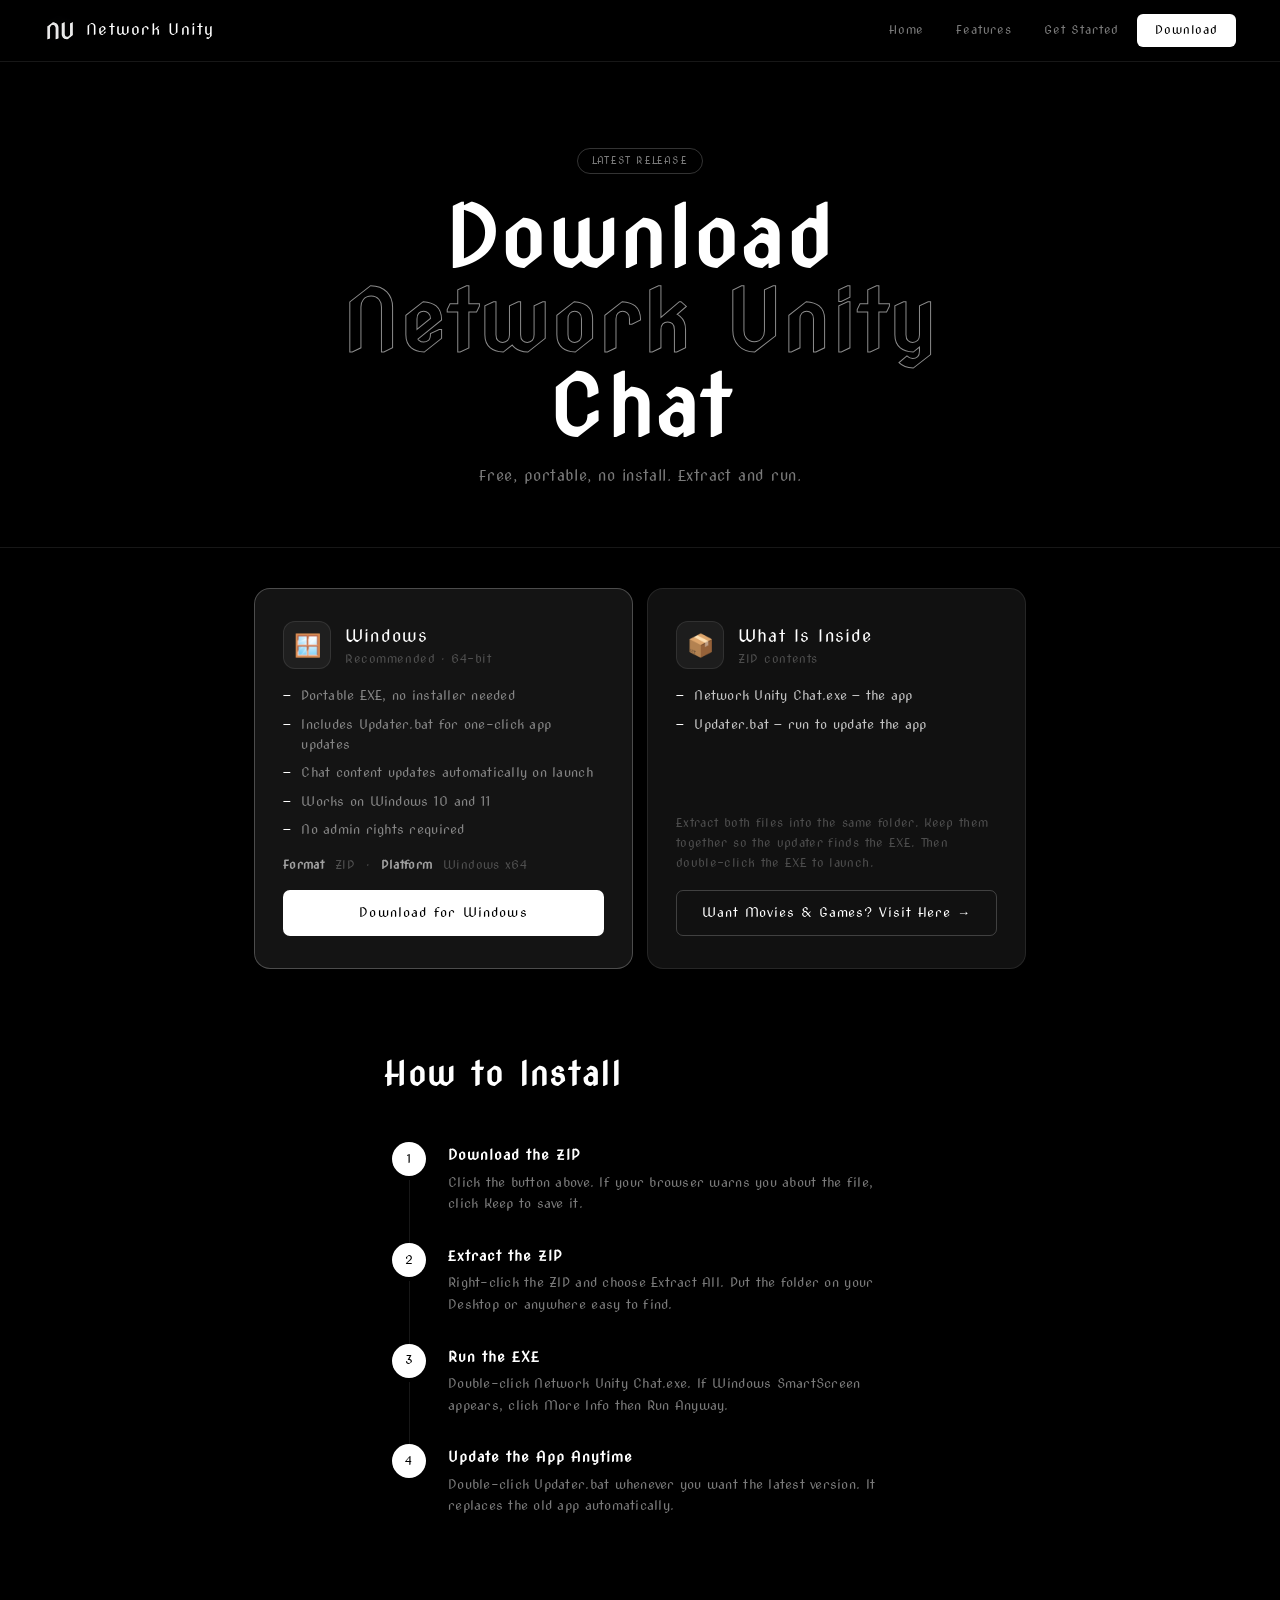
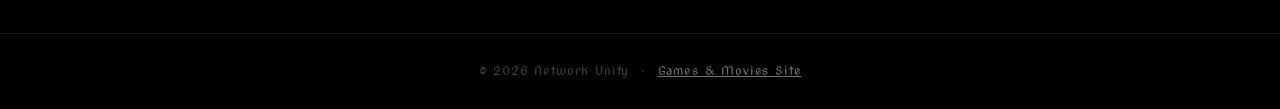
==== download.html @ 51d046d5 "Split hero, 12 feature cards, logo border removed, all features listed" ====
<!DOCTYPE html>
<html lang="en">
<head>
  <meta charset="UTF-8">
  <meta name="viewport" content="width=device-width, initial-scale=1.0">
  <title>Download – Network Unity Chat</title>
  <meta name="description" content="Download Network Unity Chat for Windows. Free, portable, no install required.">
  <link rel="icon" type="image/jpeg" href="assets/logo.jpg">
  <link rel="stylesheet" href="assets/style.css">
</head>
<body>

<!-- ── Nav ── -->
<nav>
  <div class="nav-logo">
    <img src="assets/logo.jpg" alt="NU" style="border:none;">
    Network Unity
  </div>
  <div class="nav-links">
    <a href="index.html">Home</a>
    <a href="index.html#features">Features</a>
    <a href="index.html#get-started">Get Started</a>
    <a href="download.html" class="nav-cta">Download</a>
  </div>
</nav>

<!-- ── Hero ── -->
<div class="dl-hero">
  <div class="pill" style="margin:0 auto 22px;">Latest Release</div>
  <h1>Download<br><span style="-webkit-text-stroke:1px rgba(255,255,255,.55);color:transparent;">Network Unity</span><br>Chat</h1>
  <p>Free, portable, no install. Extract and run.</p>
</div>

<hr class="line">

<!-- ── Cards ── -->
<div class="dl-grid" style="margin-top:40px;">

  <!-- Windows -->
  <div class="dl-card hi">
    <div class="dl-head">
      <div class="dl-icon">&#x1FA9F;</div>
      <div>
        <div class="dl-name">Windows</div>
        <div class="dl-label">Recommended &middot; 64-bit</div>
      </div>
    </div>

    <div class="dl-feats">
      <div class="dl-feat">Portable EXE, no installer needed</div>
      <div class="dl-feat">Includes Updater.bat for one-click app updates</div>
      <div class="dl-feat">Chat content updates automatically on launch</div>
      <div class="dl-feat">Works on Windows 10 and 11</div>
      <div class="dl-feat">No admin rights required</div>
    </div>

    <div class="dl-meta">
      <b>Format</b> &nbsp;ZIP &nbsp;&middot;&nbsp; <b>Platform</b> &nbsp;Windows x64
    </div>

    <a
      href="https://github.com/V3RT1G06/Network-Unity-Website/releases/latest/download/Network.Unity.Chat.zip"
      class="btn btn-white btn-dl"
      download
    >
      Download for Windows
    </a>
  </div>

  <!-- What's inside -->
  <div class="dl-card">
    <div class="dl-head">
      <div class="dl-icon">&#x1F4E6;</div>
      <div>
        <div class="dl-name">What Is Inside</div>
        <div class="dl-label">ZIP contents</div>
      </div>
    </div>

    <div class="dl-feats">
      <div class="dl-feat" style="color:rgba(255,255,255,.75);">Network Unity Chat.exe &mdash; the app</div>
      <div class="dl-feat" style="color:rgba(255,255,255,.75);">Updater.bat &mdash; run to update the app</div>
    </div>

    <div class="dl-meta" style="margin-top:auto;line-height:1.7;">
      Extract both files into the same folder. Keep them together so the updater finds the EXE. Then double-click the EXE to launch.
    </div>

    <a
      href="https://sites.google.com/view/novasremade/home"
      target="_blank" rel="noopener"
      class="btn btn-outline"
      style="width:100%;justify-content:center;padding:12px 20px;font-size:13px;letter-spacing:.07em;"
    >
      Want Movies &amp; Games? Visit Here &rarr;
    </a>
  </div>

</div>

<!-- ── Install ── -->
<div class="install-wrap">
  <h2>How to Install</h2>
  <div class="steps">

    <div class="step-row">
      <div class="step-left">
        <div class="step-circle">1</div>
        <div class="step-line"></div>
      </div>
      <div class="step-body">
        <h4>Download the ZIP</h4>
        <p>Click the button above. If your browser warns you about the file, click Keep to save it.</p>
      </div>
    </div>

    <div class="step-row">
      <div class="step-left">
        <div class="step-circle">2</div>
        <div class="step-line"></div>
      </div>
      <div class="step-body">
        <h4>Extract the ZIP</h4>
        <p>Right-click the ZIP and choose Extract All. Put the folder on your Desktop or anywhere easy to find.</p>
      </div>
    </div>

    <div class="step-row">
      <div class="step-left">
        <div class="step-circle">3</div>
        <div class="step-line"></div>
      </div>
      <div class="step-body">
        <h4>Run the EXE</h4>
        <p>Double-click Network Unity Chat.exe. If Windows SmartScreen appears, click More Info then Run Anyway.</p>
      </div>
    </div>

    <div class="step-row">
      <div class="step-left">
        <div class="step-circle">4</div>
        <div class="step-line"></div>
      </div>
      <div class="step-body">
        <h4>Update the App Anytime</h4>
        <p>Double-click Updater.bat whenever you want the latest version. It replaces the old app automatically.</p>
      </div>
    </div>

  </div>
</div>

<!-- ── Footer ── -->
<footer>
  &copy; 2026 Network Unity &nbsp;&middot;&nbsp;
  <a href="https://sites.google.com/view/novasremade/home" target="_blank" style="color:rgba(255,255,255,.45);text-decoration:underline;">
    Games &amp; Movies Site
  </a>
</footer>

</body>
</html>
---- assets/style.css ----
/* ── Network Unity – Global Styles ───────────────────────────────────────── */

@import url('https://fonts.googleapis.com/css2?family=Nova+Cut&display=swap');

*, *::before, *::after { box-sizing: border-box; margin: 0; padding: 0; }

:root {
  --bg:      #000;
  --surface: #0c0c0c;
  --card:    #111;
  --border:  rgba(255,255,255,.09);
  --border2: rgba(255,255,255,.20);
  --white:   #fff;
  --dim:     rgba(255,255,255,.48);
  --dim2:    rgba(255,255,255,.25);
}

html { scroll-behavior: smooth; }

/* Nova Cut on literally everything */
*, input, button, textarea, select {
  font-family: 'Nova Cut', cursive;
}

body {
  background: var(--bg);
  color: var(--white);
  font-size: 15px;
  line-height: 1.55;
  overflow-x: hidden;
}

a { color: inherit; text-decoration: none; }

/* ── Nav ─────────────────────────────────────────────────────────────────── */
nav {
  position: fixed; top: 0; left: 0; right: 0; z-index: 100;
  display: flex; align-items: center;
  padding: 0 44px; height: 62px;
  background: rgba(0,0,0,.90);
  backdrop-filter: blur(20px);
  border-bottom: 1px solid var(--border);
}

.nav-logo {
  display: flex; align-items: center; gap: 10px;
  font-size: 16px; letter-spacing: .08em;
}
.nav-logo img {
  width: 32px; height: 32px;
  border-radius: 50%; object-fit: cover;
  /* no border */
}

.nav-links { display: flex; gap: 4px; margin-left: auto; align-items: center; }
.nav-links a {
  padding: 6px 14px; border-radius: 6px;
  font-size: 12px; letter-spacing: .07em;
  color: var(--dim); transition: color .15s, background .15s;
}
.nav-links a:hover { color: var(--white); background: rgba(255,255,255,.06); }

.nav-cta {
  background: var(--white) !important; color: #000 !important;
  border-radius: 6px !important; font-size: 12px; letter-spacing: .07em;
  padding: 7px 18px !important; transition: opacity .15s !important;
}
.nav-cta:hover { opacity: .80 !important; }

/* ── Hero — split layout ─────────────────────────────────────────────────── */
.hero {
  min-height: 100vh;
  display: flex; align-items: center;
  padding: 80px 44px 60px;
  position: relative; overflow: hidden;
  gap: 60px;
  max-width: 1200px; margin: 0 auto;
}

/* subtle bg glow */
.hero::before {
  content: '';
  position: fixed; top: 0; left: 0; right: 0; bottom: 0;
  background: radial-gradient(ellipse 50% 60% at 70% 40%, rgba(255,255,255,.04) 0%, transparent 70%);
  pointer-events: none; z-index: 0;
}

.hero-left {
  flex: 1; min-width: 0; position: relative; z-index: 1;
}

.hero-eyebrow {
  display: flex; align-items: center; gap: 12px;
  font-size: 10px; letter-spacing: .18em; text-transform: uppercase;
  color: var(--dim2); margin-bottom: 24px;
}
.hero-eyebrow span { display: block; width: 24px; height: 1px; background: var(--dim2); }

.hero h1 {
  font-size: clamp(2.8rem, 5.5vw, 5.2rem);
  letter-spacing: .03em; line-height: 1.0;
  margin-bottom: 26px;
}
.hero h1 .outline {
  display: block;
  color: transparent;
  -webkit-text-stroke: 1px rgba(255,255,255,.5);
}

.hero-sub {
  font-size: .95rem; color: var(--dim);
  max-width: 420px; line-height: 1.75;
  letter-spacing: .03em; margin-bottom: 38px;
}

.btn-row { display: flex; gap: 10px; flex-wrap: wrap; }

.hero-right {
  flex-shrink: 0; position: relative; z-index: 1;
  display: flex; align-items: center; justify-content: center;
}

.hero-logo {
  width: 240px; height: 240px;
  border-radius: 50%; object-fit: cover;
  /* no border */
  box-shadow: 0 0 120px rgba(255,255,255,.05), 0 40px 100px rgba(0,0,0,.9);
}

/* collapse to single column on small screens */
@media (max-width: 768px) {
  .hero {
    flex-direction: column-reverse;
    text-align: center; padding: 100px 24px 60px;
    gap: 32px;
  }
  .hero-eyebrow { justify-content: center; }
  .btn-row { justify-content: center; }
  .hero-sub { max-width: 100%; margin-left: auto; margin-right: auto; }
  .hero-logo { width: 140px; height: 140px; }
}

/* ── Buttons ─────────────────────────────────────────────────────────────── */
.btn {
  display: inline-flex; align-items: center; gap: 8px;
  padding: 12px 28px; border-radius: 7px;
  font-size: 13px; letter-spacing: .08em;
  cursor: pointer; border: none; outline: none;
  transition: opacity .15s, transform .1s;
  text-decoration: none;
}
.btn:active { transform: scale(.97); }
.btn-white { background: var(--white); color: #000; }
.btn-white:hover { opacity: .82; }
.btn-outline { background: transparent; color: var(--white); border: 1px solid var(--border2); }
.btn-outline:hover { background: rgba(255,255,255,.07); }

/* ── Divider ─────────────────────────────────────────────────────────────── */
.line { border: none; border-top: 1px solid var(--border); }

/* ── Pill ────────────────────────────────────────────────────────────────── */
.pill {
  display: inline-flex; align-items: center; gap: 7px;
  padding: 4px 14px; border-radius: 20px;
  font-size: 10px; letter-spacing: .12em; text-transform: uppercase;
  border: 1px solid var(--border2); color: var(--dim);
  margin-bottom: 18px;
}

/* ── Sections ────────────────────────────────────────────────────────────── */
.section { padding: 88px 44px; }
.inner   { max-width: 1100px; margin: 0 auto; }

.section-tag {
  font-size: 10px; letter-spacing: .18em; text-transform: uppercase;
  color: var(--dim2); margin-bottom: 14px;
}
.section-h2 {
  font-size: clamp(1.9rem, 4vw, 3rem);
  letter-spacing: .04em; line-height: 1.1;
  margin-bottom: 14px;
}
.section-lead {
  font-size: .9rem; color: var(--dim); max-width: 540px; line-height: 1.75; letter-spacing: .02em;
}

/* ── Feature grid (4 cols) ───────────────────────────────────────────────── */
.feat-grid {
  display: grid; gap: 12px; margin-top: 52px;
  grid-template-columns: repeat(4, 1fr);
}
@media (max-width: 1000px) { .feat-grid { grid-template-columns: repeat(2, 1fr); } }
@media (max-width: 540px)  { .feat-grid { grid-template-columns: 1fr; } }

.feat {
  background: var(--card); border: 1px solid var(--border);
  border-radius: 13px; padding: 26px 22px;
  transition: border-color .2s, transform .2s;
}
.feat:hover { border-color: var(--border2); transform: translateY(-2px); }

.feat-icon { font-size: 22px; margin-bottom: 13px; display: block; }
.feat h3   { font-size: .88rem; letter-spacing: .07em; margin-bottom: 7px; color: var(--white); }
.feat p    { font-size: .8rem; color: var(--dim); line-height: 1.65; letter-spacing: .02em; }

/* wide feature — spans 2 cols */
.feat.wide { grid-column: span 2; }
@media (max-width: 540px) { .feat.wide { grid-column: span 1; } }

/* ── Referral band ───────────────────────────────────────────────────────── */
.referral {
  background: var(--surface);
  border-top: 1px solid var(--border); border-bottom: 1px solid var(--border);
  padding: 64px 44px;
}
.referral-inner {
  max-width: 1000px; margin: 0 auto;
  display: flex; align-items: center; gap: 56px; flex-wrap: wrap;
}
.referral-text { flex: 1; min-width: 260px; }
.referral-text h2 {
  font-size: clamp(1.5rem, 3.5vw, 2.2rem);
  letter-spacing: .04em; margin-bottom: 12px;
}
.referral-text p { font-size: .88rem; color: var(--dim); letter-spacing: .02em; line-height: 1.75; }

.referral-card {
  background: var(--card); border: 1px solid var(--border2);
  border-radius: 14px; padding: 26px 28px;
  min-width: 240px; text-align: center;
  display: block; text-decoration: none;
  transition: border-color .2s, transform .2s;
}
.referral-card:hover { border-color: rgba(255,255,255,.4); transform: translateY(-2px); }
.referral-card .big-icon  { font-size: 34px; display: block; margin-bottom: 12px; }
.referral-card .card-title { font-size: 1rem; letter-spacing: .07em; margin-bottom: 6px; }
.referral-card .card-sub  { font-size: .78rem; color: var(--dim2); margin-bottom: 18px; letter-spacing: .04em; line-height: 1.6; }

.btn-sm {
  display: inline-flex; align-items: center; gap: 6px;
  padding: 8px 18px; border-radius: 6px;
  font-size: 11px; letter-spacing: .08em;
  background: var(--white); color: #000;
  transition: opacity .15s;
}
.btn-sm:hover { opacity: .80; }

/* ── Steps ───────────────────────────────────────────────────────────────── */
.steps { display: flex; flex-direction: column; gap: 0; margin-top: 44px; max-width: 620px; }

.step-row { display: flex; gap: 0; align-items: stretch; }
.step-left {
  display: flex; flex-direction: column; align-items: center;
  width: 50px; flex-shrink: 0;
}
.step-circle {
  width: 34px; height: 34px; border-radius: 50%;
  background: var(--white); color: #000;
  display: flex; align-items: center; justify-content: center;
  font-size: 12px; letter-spacing: .04em; flex-shrink: 0; z-index: 1;
}
.step-line { width: 1px; flex: 1; background: var(--border); margin: 4px 0 0; }
.step-row:last-child .step-line { display: none; }
.step-body { flex: 1; padding: 2px 0 28px 14px; }
.step-body h4 { font-size: .9rem; letter-spacing: .07em; margin-bottom: 5px; }
.step-body p  { font-size: .82rem; color: var(--dim); letter-spacing: .02em; line-height: 1.65; }

/* ── CTA strip ───────────────────────────────────────────────────────────── */
.cta-strip {
  padding: 88px 44px; text-align: center;
  border-top: 1px solid var(--border); overflow: hidden; position: relative;
}
.cta-strip::before {
  content: ''; position: absolute; top: 0; left: 50%; transform: translateX(-50%);
  width: 500px; height: 1px;
  background: linear-gradient(90deg, transparent, rgba(255,255,255,.3), transparent);
}
.cta-strip h2 {
  font-size: clamp(1.8rem, 4.5vw, 3rem);
  letter-spacing: .04em; margin-bottom: 14px;
}
.cta-strip p { color: var(--dim); font-size: .9rem; margin-bottom: 34px; letter-spacing: .03em; }

/* ── Download page ───────────────────────────────────────────────────────── */
.dl-hero { padding: 148px 44px 60px; text-align: center; }
.dl-hero h1 {
  font-size: clamp(2.5rem, 7vw, 5rem);
  letter-spacing: .04em; line-height: 1.06; margin-bottom: 14px;
}
.dl-hero p { color: var(--dim); font-size: .95rem; max-width: 400px; margin: 0 auto; letter-spacing: .03em; }

.dl-grid {
  max-width: 860px; margin: 40px auto 0; padding: 0 44px 80px;
  display: grid; gap: 14px;
  grid-template-columns: repeat(auto-fit, minmax(340px, 1fr));
}

.dl-card {
  background: var(--card); border: 1px solid var(--border);
  border-radius: 16px; padding: 32px 28px;
  display: flex; flex-direction: column; gap: 16px;
}
.dl-card.hi { border-color: rgba(255,255,255,.24); background: #141414; }

.dl-head { display: flex; align-items: center; gap: 14px; }
.dl-icon {
  width: 48px; height: 48px; border-radius: 12px;
  background: rgba(255,255,255,.05); border: 1px solid var(--border);
  display: flex; align-items: center; justify-content: center; font-size: 22px;
}
.dl-name  { font-size: 1.05rem; letter-spacing: .07em; }
.dl-label { font-size: .72rem; color: var(--dim2); margin-top: 2px; letter-spacing: .05em; }

.dl-feats { display: flex; flex-direction: column; gap: 8px; }
.dl-feat  {
  display: flex; align-items: flex-start; gap: 10px;
  font-size: .82rem; color: var(--dim); letter-spacing: .02em;
}
.dl-feat::before { content: '—'; color: var(--white); flex-shrink: 0; }

.dl-meta { font-size: .73rem; color: var(--dim2); letter-spacing: .03em; }
.dl-meta b { color: rgba(255,255,255,.6); }

.btn-dl { width: 100%; justify-content: center; padding: 13px 20px; font-size: 13px; letter-spacing: .09em; }

/* ── Install ─────────────────────────────────────────────────────────────── */
.install-wrap { max-width: 600px; margin: 0 auto; padding: 0 44px 88px; }
.install-wrap h2 { font-size: clamp(1.5rem, 3vw, 2rem); letter-spacing: .05em; margin-bottom: 32px; }

/* ── Footer ──────────────────────────────────────────────────────────────── */
footer {
  padding: 28px 44px; text-align: center;
  border-top: 1px solid var(--border);
  font-size: .75rem; color: var(--dim2); letter-spacing: .07em;
}

/* ── Responsive ──────────────────────────────────────────────────────────── */
@media (max-width: 640px) {
  nav, .section, .referral, .cta-strip, .dl-hero { padding-left: 20px; padding-right: 20px; }
  .dl-grid, .install-wrap { padding-left: 20px; padding-right: 20px; }
  .referral-inner { flex-direction: column; gap: 28px; }
  .dl-grid { grid-template-columns: 1fr; }
}
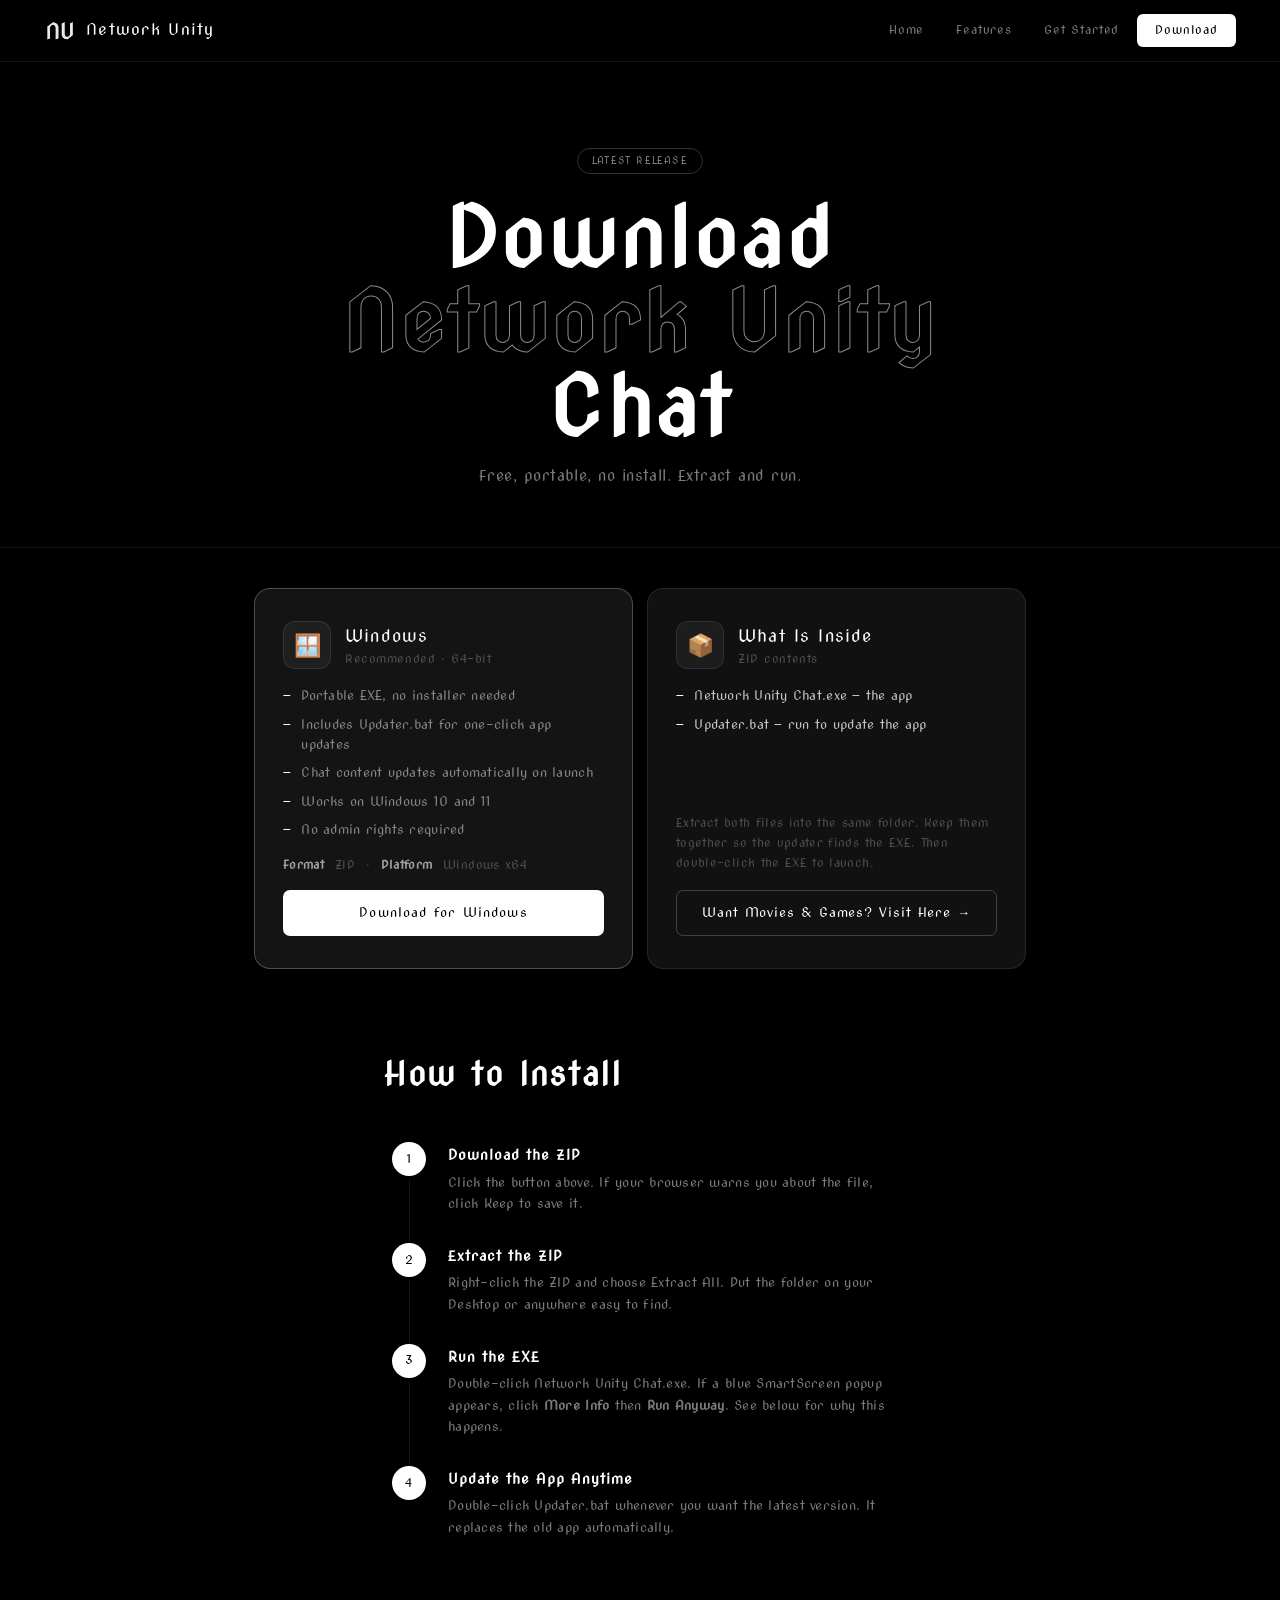
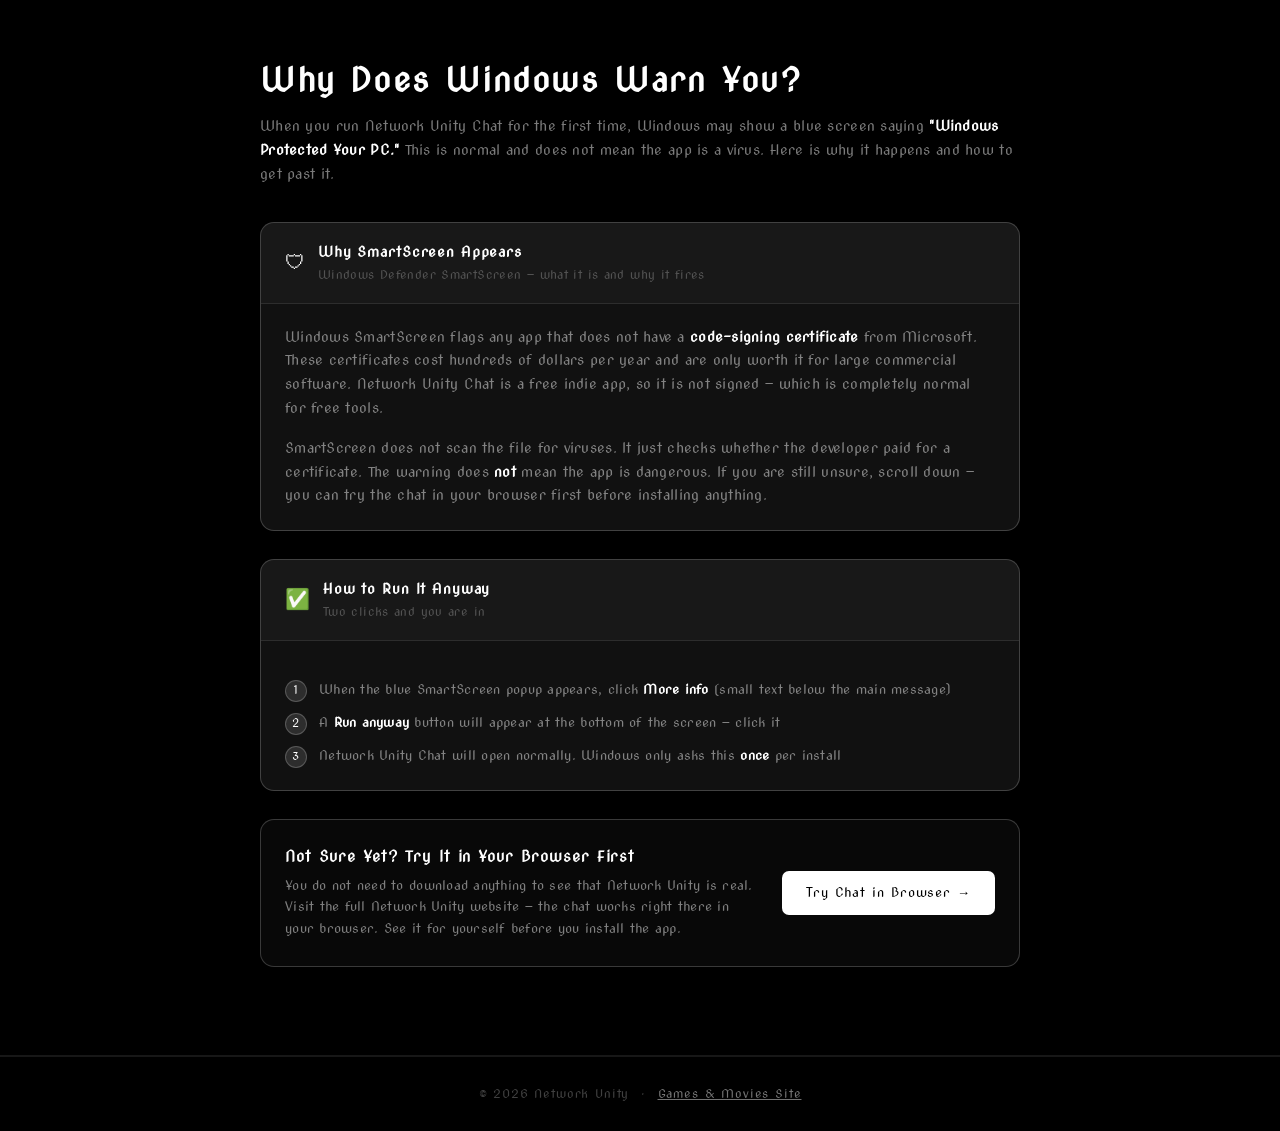
==== commit 5c99d87a: "Add SmartScreen explainer and browser-verify callout on download page" ====
--- a/download.html
+++ b/download.html
@@ -132,7 +132,7 @@
       </div>
       <div class="step-body">
         <h4>Run the EXE</h4>
-        <p>Double-click Network Unity Chat.exe. If Windows SmartScreen appears, click More Info then Run Anyway.</p>
+        <p>Double-click Network Unity Chat.exe. If a blue SmartScreen popup appears, click <b>More Info</b> then <b>Run Anyway</b>. See below for why this happens.</p>
       </div>
     </div>
 
@@ -149,6 +149,93 @@
 
   </div>
 </div>
+
+<!-- ── SmartScreen / Trust section ── -->
+<div class="trust-section">
+  <div class="trust-inner">
+
+    <h2>Why Does Windows Warn You?</h2>
+    <p class="trust-sub">
+      When you run Network Unity Chat for the first time, Windows may show a blue screen
+      saying <b style="color:var(--white)">"Windows Protected Your PC."</b>
+      This is normal and does not mean the app is a virus.
+      Here is why it happens and how to get past it.
+    </p>
+
+    <div class="smartscreen-box">
+      <div class="smartscreen-header">
+        <span class="ss-icon">&#x1F6E1;</span>
+        <div>
+          <h3>Why SmartScreen Appears</h3>
+          <p>Windows Defender SmartScreen &mdash; what it is and why it fires</p>
+        </div>
+      </div>
+      <div class="smartscreen-body">
+        <p>
+          Windows SmartScreen flags any app that does not have a
+          <b>code-signing certificate</b> from Microsoft. These certificates cost
+          hundreds of dollars per year and are only worth it for large commercial
+          software. Network Unity Chat is a free indie app, so it is not signed —
+          which is completely normal for free tools.
+        </p>
+        <p>
+          SmartScreen does not scan the file for viruses. It just checks whether
+          the developer paid for a certificate. The warning does <b>not</b> mean
+          the app is dangerous. If you are still unsure, scroll down — you can
+          try the chat in your browser first before installing anything.
+        </p>
+      </div>
+    </div>
+
+    <div class="smartscreen-box" style="margin-bottom:28px;">
+      <div class="smartscreen-header">
+        <span class="ss-icon">&#x2705;</span>
+        <div>
+          <h3>How to Run It Anyway</h3>
+          <p>Two clicks and you are in</p>
+        </div>
+      </div>
+      <div class="smartscreen-body">
+        <div class="ss-steps">
+          <div class="ss-step">
+            <div class="ss-num">1</div>
+            <span>When the blue SmartScreen popup appears, click <b>More info</b> (small text below the main message)</span>
+          </div>
+          <div class="ss-step">
+            <div class="ss-num">2</div>
+            <span>A <b>Run anyway</b> button will appear at the bottom of the screen &mdash; click it</span>
+          </div>
+          <div class="ss-step">
+            <div class="ss-num">3</div>
+            <span>Network Unity Chat will open normally. Windows only asks this <b>once</b> per install</span>
+          </div>
+        </div>
+      </div>
+    </div>
+
+    <div class="verify-band">
+      <div class="verify-text">
+        <h3>Not Sure Yet? Try It in Your Browser First</h3>
+        <p>
+          You do not need to download anything to see that Network Unity is real.
+          Visit the full Network Unity website — the chat works right there in
+          your browser. See it for yourself before you install the app.
+        </p>
+      </div>
+      <a
+        href="https://sites.google.com/view/novasremade/home"
+        target="_blank" rel="noopener"
+        class="btn btn-white"
+        style="flex-shrink:0;padding:12px 24px;font-size:13px;letter-spacing:.07em;"
+      >
+        Try Chat in Browser &rarr;
+      </a>
+    </div>
+
+  </div>
+</div>
+
+<hr class="line" style="margin-bottom:0;">
 
 <!-- ── Footer ── -->
 <footer>
--- a/assets/style.css
+++ b/assets/style.css
@@ -327,6 +327,53 @@
 .install-wrap { max-width: 600px; margin: 0 auto; padding: 0 44px 88px; }
 .install-wrap h2 { font-size: clamp(1.5rem, 3vw, 2rem); letter-spacing: .05em; margin-bottom: 32px; }
 
+/* ── SmartScreen / trust section ─────────────────────────────────────────── */
+.trust-section { padding: 0 44px 88px; }
+.trust-inner   { max-width: 760px; margin: 0 auto; }
+.trust-inner h2 { font-size: clamp(1.5rem, 3vw, 2rem); letter-spacing: .05em; margin-bottom: 10px; }
+.trust-inner .trust-sub { font-size: .88rem; color: var(--dim); letter-spacing: .02em; margin-bottom: 36px; line-height: 1.7; }
+
+.smartscreen-box {
+  background: var(--card); border: 1px solid var(--border2);
+  border-radius: 14px; overflow: hidden; margin-bottom: 28px;
+}
+.smartscreen-header {
+  display: flex; align-items: center; gap: 13px;
+  padding: 18px 24px; border-bottom: 1px solid var(--border);
+  background: rgba(255,255,255,.03);
+}
+.smartscreen-header .ss-icon { font-size: 20px; flex-shrink: 0; }
+.smartscreen-header h3 { font-size: .9rem; letter-spacing: .06em; }
+.smartscreen-header p  { font-size: .78rem; color: var(--dim2); margin-top: 2px; letter-spacing: .03em; }
+.smartscreen-body { padding: 22px 24px; }
+.smartscreen-body p { font-size: .85rem; color: var(--dim); line-height: 1.75; letter-spacing: .02em; margin-bottom: 16px; }
+.smartscreen-body p:last-child { margin-bottom: 0; }
+.smartscreen-body b { color: var(--white); }
+
+.ss-steps { display: flex; flex-direction: column; gap: 10px; margin-top: 16px; }
+.ss-step  {
+  display: flex; align-items: flex-start; gap: 12px;
+  font-size: .82rem; color: var(--dim); letter-spacing: .02em; line-height: 1.6;
+}
+.ss-step .ss-num {
+  flex-shrink: 0; width: 22px; height: 22px; border-radius: 50%;
+  background: rgba(255,255,255,.12); border: 1px solid var(--border2);
+  display: flex; align-items: center; justify-content: center;
+  font-size: 11px; color: var(--white); margin-top: 1px;
+}
+.ss-step b { color: var(--white); }
+
+.verify-band {
+  background: rgba(255,255,255,.03); border: 1px solid var(--border2);
+  border-radius: 14px; padding: 26px 24px;
+  display: flex; align-items: center; gap: 20px; flex-wrap: wrap;
+}
+.verify-band .verify-text { flex: 1; min-width: 200px; }
+.verify-band h3 { font-size: .92rem; letter-spacing: .06em; margin-bottom: 6px; }
+.verify-band p  { font-size: .82rem; color: var(--dim); letter-spacing: .02em; line-height: 1.65; }
+
+@media (max-width: 640px) { .trust-section { padding-left: 20px; padding-right: 20px; } }
+
 /* ── Footer ──────────────────────────────────────────────────────────────── */
 footer {
   padding: 28px 44px; text-align: center;
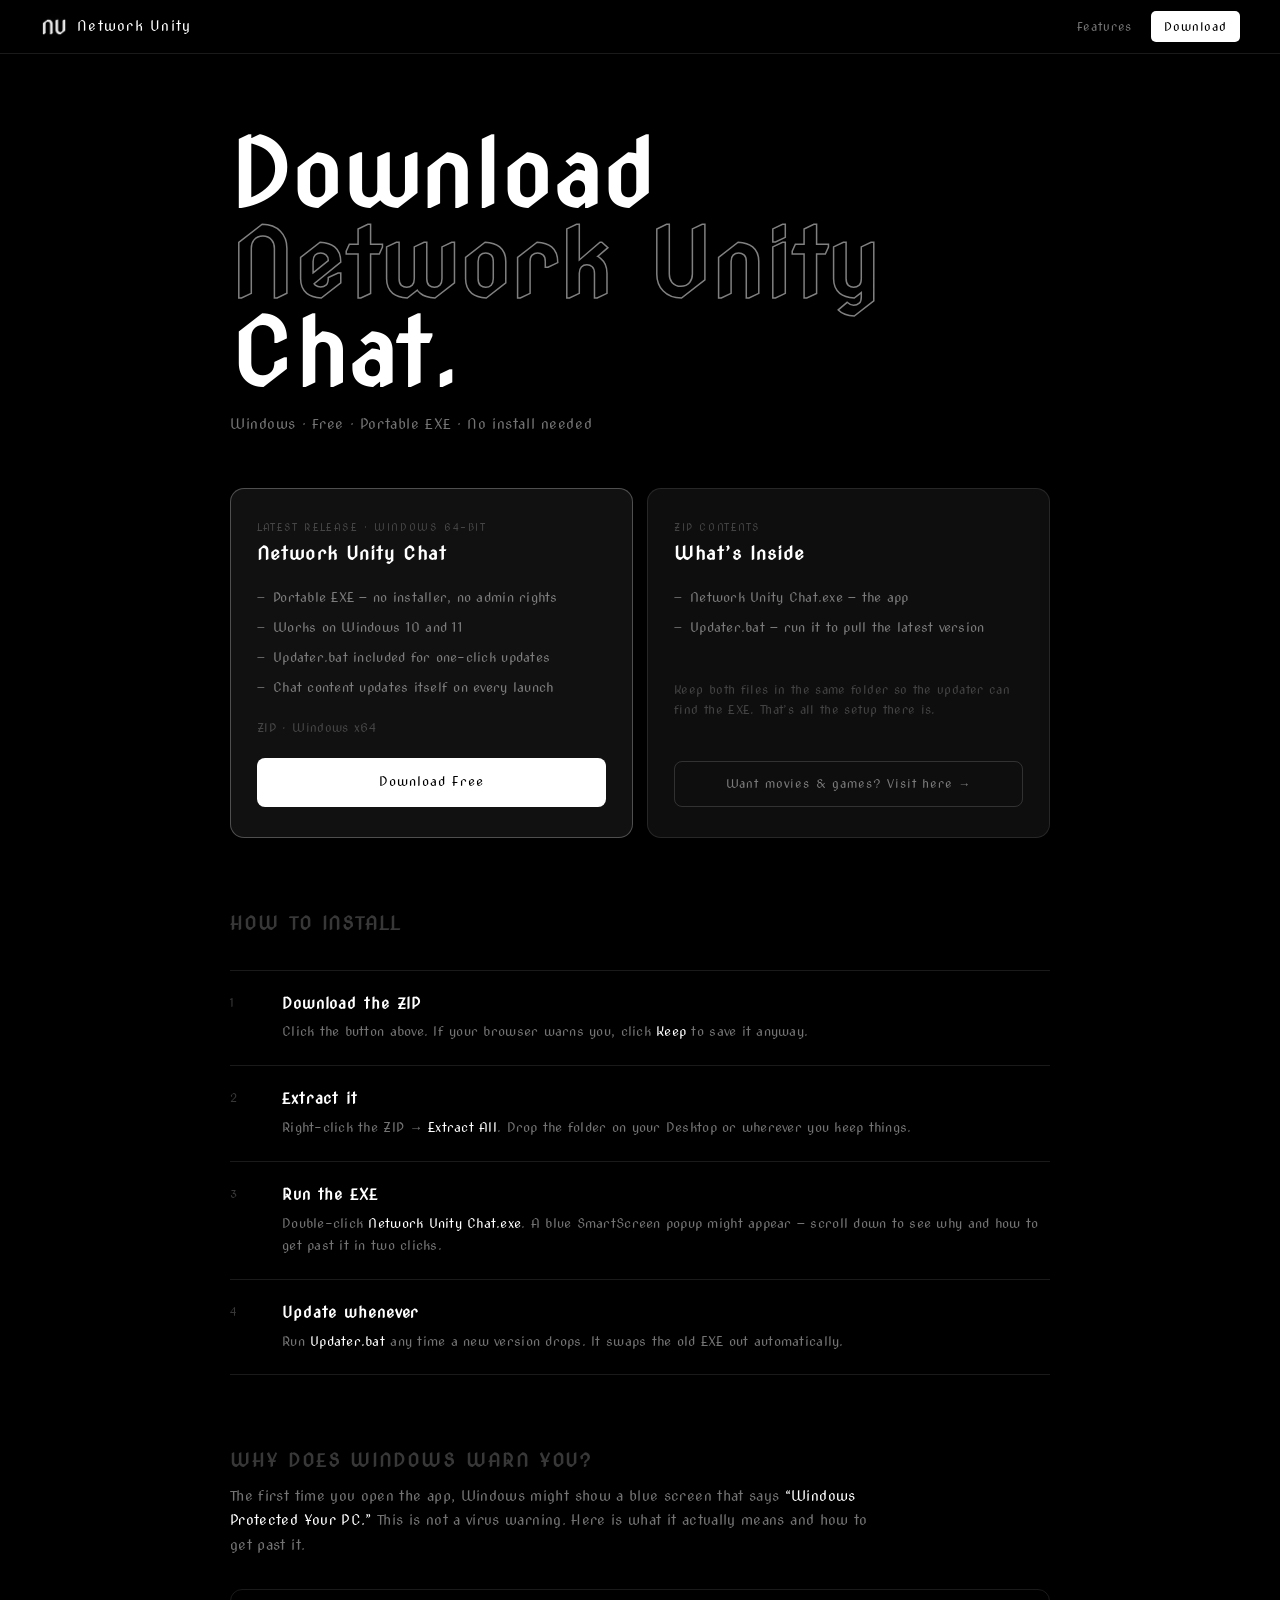
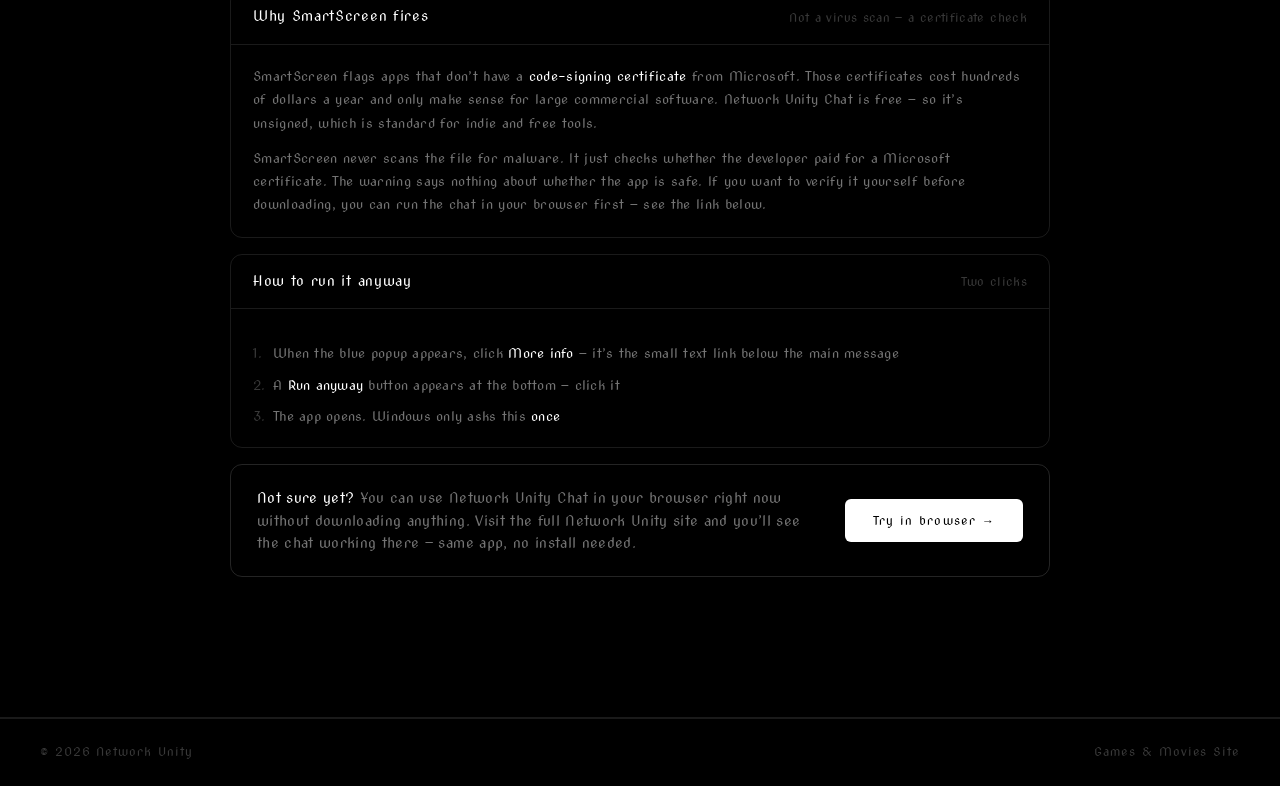
==== commit 1346b320: "Rework website design — less template, more intentional Replace card grid and eyebrow-label layout w" ====
--- a/download.html
+++ b/download.html
@@ -3,246 +3,184 @@
 <head>
   <meta charset="UTF-8">
   <meta name="viewport" content="width=device-width, initial-scale=1.0">
-  <title>Download – Network Unity Chat</title>
+  <title>Download &ndash; Network Unity Chat</title>
   <meta name="description" content="Download Network Unity Chat for Windows. Free, portable, no install required.">
   <link rel="icon" type="image/jpeg" href="assets/logo.jpg">
   <link rel="stylesheet" href="assets/style.css">
 </head>
 <body>
 
-<!-- ── Nav ── -->
 <nav>
-  <div class="nav-logo">
-    <img src="assets/logo.jpg" alt="NU" style="border:none;">
+  <a class="nav-logo" href="index.html">
+    <img src="assets/logo.jpg" alt="NU">
     Network Unity
-  </div>
-  <div class="nav-links">
-    <a href="index.html">Home</a>
+  </a>
+  <div class="nav-right">
     <a href="index.html#features">Features</a>
-    <a href="index.html#get-started">Get Started</a>
-    <a href="download.html" class="nav-cta">Download</a>
+    <a href="download.html" class="nav-dl">Download</a>
   </div>
 </nav>
 
-<!-- ── Hero ── -->
-<div class="dl-hero">
-  <div class="pill" style="margin:0 auto 22px;">Latest Release</div>
-  <h1>Download<br><span style="-webkit-text-stroke:1px rgba(255,255,255,.55);color:transparent;">Network Unity</span><br>Chat</h1>
-  <p>Free, portable, no install. Extract and run.</p>
-</div>
+<div class="dl-page">
 
-<hr class="line">
+  <h1>Download<br><em>Network Unity</em><br>Chat.</h1>
+  <p class="dl-sub">Windows &middot; Free &middot; Portable EXE &middot; No install needed</p>
 
-<!-- ── Cards ── -->
-<div class="dl-grid" style="margin-top:40px;">
+  <div class="dl-main">
 
-  <!-- Windows -->
-  <div class="dl-card hi">
-    <div class="dl-head">
-      <div class="dl-icon">&#x1FA9F;</div>
+    <div class="dl-card primary">
       <div>
-        <div class="dl-name">Windows</div>
-        <div class="dl-label">Recommended &middot; 64-bit</div>
+        <div class="dl-card-label">Latest Release &middot; Windows 64-bit</div>
+        <h3>Network Unity Chat</h3>
+      </div>
+      <ul class="dl-list">
+        <li>Portable EXE &mdash; no installer, no admin rights</li>
+        <li>Works on Windows 10 and 11</li>
+        <li>Updater.bat included for one-click updates</li>
+        <li>Chat content updates itself on every launch</li>
+      </ul>
+      <p class="dl-card-note">ZIP &middot; Windows x64</p>
+      <a
+        href="https://github.com/V3RT1G06/Network-Unity-Website/releases/latest/download/Network.Unity.Chat.zip"
+        class="btn-download"
+        download
+      >
+        Download Free
+      </a>
+    </div>
+
+    <div class="dl-card">
+      <div>
+        <div class="dl-card-label">ZIP Contents</div>
+        <h3>What&rsquo;s Inside</h3>
+      </div>
+      <ul class="dl-list">
+        <li>Network Unity Chat.exe &mdash; the app</li>
+        <li>Updater.bat &mdash; run it to pull the latest version</li>
+      </ul>
+      <p class="dl-card-note">
+        Keep both files in the same folder so the updater
+        can find the EXE. That&rsquo;s all the setup there is.
+      </p>
+      <a
+        href="https://sites.google.com/view/novasremade/home"
+        target="_blank" rel="noopener"
+        class="btn-secondary"
+      >
+        Want movies &amp; games? Visit here &rarr;
+      </a>
+    </div>
+
+  </div>
+
+  <div class="install-section">
+    <h2>How to install</h2>
+    <div class="install-steps">
+
+      <div class="install-step">
+        <span class="install-step-n">1</span>
+        <div class="install-step-body">
+          <h4>Download the ZIP</h4>
+          <p>Click the button above. If your browser warns you, click <b>Keep</b> to save it anyway.</p>
+        </div>
+      </div>
+
+      <div class="install-step">
+        <span class="install-step-n">2</span>
+        <div class="install-step-body">
+          <h4>Extract it</h4>
+          <p>Right-click the ZIP &rarr; <b>Extract All</b>. Drop the folder on your Desktop or wherever you keep things.</p>
+        </div>
+      </div>
+
+      <div class="install-step">
+        <span class="install-step-n">3</span>
+        <div class="install-step-body">
+          <h4>Run the EXE</h4>
+          <p>Double-click <b>Network Unity Chat.exe</b>. A blue SmartScreen popup might appear &mdash; scroll down to see why and how to get past it in two clicks.</p>
+        </div>
+      </div>
+
+      <div class="install-step">
+        <span class="install-step-n">4</span>
+        <div class="install-step-body">
+          <h4>Update whenever</h4>
+          <p>Run <b>Updater.bat</b> any time a new version drops. It swaps the old EXE out automatically.</p>
+        </div>
+      </div>
+
+    </div>
+  </div>
+
+  <div class="smartscreen-section">
+    <h2>Why does Windows warn you?</h2>
+    <p class="ss-intro">
+      The first time you open the app, Windows might show a blue screen that says
+      <b>&ldquo;Windows Protected Your PC.&rdquo;</b>
+      This is not a virus warning. Here is what it actually means and how to get past it.
+    </p>
+
+    <div class="ss-block">
+      <div class="ss-block-head">
+        Why SmartScreen fires
+        <span>Not a virus scan &mdash; a certificate check</span>
+      </div>
+      <div class="ss-block-body">
+        <p>
+          SmartScreen flags apps that don&rsquo;t have a
+          <b>code-signing certificate</b> from Microsoft.
+          Those certificates cost hundreds of dollars a year and only make sense for large
+          commercial software. Network Unity Chat is free &mdash; so it&rsquo;s unsigned,
+          which is standard for indie and free tools.
+        </p>
+        <p>
+          SmartScreen never scans the file for malware. It just checks whether the developer
+          paid for a Microsoft certificate. The warning says nothing about whether the app is
+          safe. If you want to verify it yourself before downloading, you can run the chat
+          in your browser first &mdash; see the link below.
+        </p>
       </div>
     </div>
 
-    <div class="dl-feats">
-      <div class="dl-feat">Portable EXE, no installer needed</div>
-      <div class="dl-feat">Includes Updater.bat for one-click app updates</div>
-      <div class="dl-feat">Chat content updates automatically on launch</div>
-      <div class="dl-feat">Works on Windows 10 and 11</div>
-      <div class="dl-feat">No admin rights required</div>
-    </div>
-
-    <div class="dl-meta">
-      <b>Format</b> &nbsp;ZIP &nbsp;&middot;&nbsp; <b>Platform</b> &nbsp;Windows x64
-    </div>
-
-    <a
-      href="https://github.com/V3RT1G06/Network-Unity-Website/releases/latest/download/Network.Unity.Chat.zip"
-      class="btn btn-white btn-dl"
-      download
-    >
-      Download for Windows
-    </a>
-  </div>
-
-  <!-- What's inside -->
-  <div class="dl-card">
-    <div class="dl-head">
-      <div class="dl-icon">&#x1F4E6;</div>
-      <div>
-        <div class="dl-name">What Is Inside</div>
-        <div class="dl-label">ZIP contents</div>
+    <div class="ss-block">
+      <div class="ss-block-head">
+        How to run it anyway
+        <span>Two clicks</span>
+      </div>
+      <div class="ss-block-body">
+        <ul class="ss-steps-inline">
+          <li data-n="1.">When the blue popup appears, click <b>More info</b> &mdash; it&rsquo;s the small text link below the main message</li>
+          <li data-n="2.">A <b>Run anyway</b> button appears at the bottom &mdash; click it</li>
+          <li data-n="3.">The app opens. Windows only asks this <b>once</b></li>
+        </ul>
       </div>
     </div>
 
-    <div class="dl-feats">
-      <div class="dl-feat" style="color:rgba(255,255,255,.75);">Network Unity Chat.exe &mdash; the app</div>
-      <div class="dl-feat" style="color:rgba(255,255,255,.75);">Updater.bat &mdash; run to update the app</div>
+    <div class="verify-row">
+      <p>
+        <b>Not sure yet?</b> You can use Network Unity Chat in your browser right now
+        without downloading anything. Visit the full Network Unity site and you&rsquo;ll see
+        the chat working there &mdash; same app, no install needed.
+      </p>
+      <a
+        href="https://sites.google.com/view/novasremade/home"
+        target="_blank" rel="noopener"
+        class="btn-main"
+        style="flex-shrink:0;white-space:nowrap;"
+      >
+        Try in browser &rarr;
+      </a>
     </div>
 
-    <div class="dl-meta" style="margin-top:auto;line-height:1.7;">
-      Extract both files into the same folder. Keep them together so the updater finds the EXE. Then double-click the EXE to launch.
-    </div>
-
-    <a
-      href="https://sites.google.com/view/novasremade/home"
-      target="_blank" rel="noopener"
-      class="btn btn-outline"
-      style="width:100%;justify-content:center;padding:12px 20px;font-size:13px;letter-spacing:.07em;"
-    >
-      Want Movies &amp; Games? Visit Here &rarr;
-    </a>
   </div>
 
 </div>
 
-<!-- ── Install ── -->
-<div class="install-wrap">
-  <h2>How to Install</h2>
-  <div class="steps">
+<hr class="divider">
 
-    <div class="step-row">
-      <div class="step-left">
-        <div class="step-circle">1</div>
-        <div class="step-line"></div>
-      </div>
-      <div class="step-body">
-        <h4>Download the ZIP</h4>
-        <p>Click the button above. If your browser warns you about the file, click Keep to save it.</p>
-      </div>
-    </div>
-
-    <div class="step-row">
-      <div class="step-left">
-        <div class="step-circle">2</div>
-        <div class="step-line"></div>
-      </div>
-      <div class="step-body">
-        <h4>Extract the ZIP</h4>
-        <p>Right-click the ZIP and choose Extract All. Put the folder on your Desktop or anywhere easy to find.</p>
-      </div>
-    </div>
-
-    <div class="step-row">
-      <div class="step-left">
-        <div class="step-circle">3</div>
-        <div class="step-line"></div>
-      </div>
-      <div class="step-body">
-        <h4>Run the EXE</h4>
-        <p>Double-click Network Unity Chat.exe. If a blue SmartScreen popup appears, click <b>More Info</b> then <b>Run Anyway</b>. See below for why this happens.</p>
-      </div>
-    </div>
-
-    <div class="step-row">
-      <div class="step-left">
-        <div class="step-circle">4</div>
-        <div class="step-line"></div>
-      </div>
-      <div class="step-body">
-        <h4>Update the App Anytime</h4>
-        <p>Double-click Updater.bat whenever you want the latest version. It replaces the old app automatically.</p>
-      </div>
-    </div>
-
-  </div>
-</div>
-
-<!-- ── SmartScreen / Trust section ── -->
-<div class="trust-section">
-  <div class="trust-inner">
-
-    <h2>Why Does Windows Warn You?</h2>
-    <p class="trust-sub">
-      When you run Network Unity Chat for the first time, Windows may show a blue screen
-      saying <b style="color:var(--white)">"Windows Protected Your PC."</b>
-      This is normal and does not mean the app is a virus.
-      Here is why it happens and how to get past it.
-    </p>
-
-    <div class="smartscreen-box">
-      <div class="smartscreen-header">
-        <span class="ss-icon">&#x1F6E1;</span>
-        <div>
-          <h3>Why SmartScreen Appears</h3>
-          <p>Windows Defender SmartScreen &mdash; what it is and why it fires</p>
-        </div>
-      </div>
-      <div class="smartscreen-body">
-        <p>
-          Windows SmartScreen flags any app that does not have a
-          <b>code-signing certificate</b> from Microsoft. These certificates cost
-          hundreds of dollars per year and are only worth it for large commercial
-          software. Network Unity Chat is a free indie app, so it is not signed —
-          which is completely normal for free tools.
-        </p>
-        <p>
-          SmartScreen does not scan the file for viruses. It just checks whether
-          the developer paid for a certificate. The warning does <b>not</b> mean
-          the app is dangerous. If you are still unsure, scroll down — you can
-          try the chat in your browser first before installing anything.
-        </p>
-      </div>
-    </div>
-
-    <div class="smartscreen-box" style="margin-bottom:28px;">
-      <div class="smartscreen-header">
-        <span class="ss-icon">&#x2705;</span>
-        <div>
-          <h3>How to Run It Anyway</h3>
-          <p>Two clicks and you are in</p>
-        </div>
-      </div>
-      <div class="smartscreen-body">
-        <div class="ss-steps">
-          <div class="ss-step">
-            <div class="ss-num">1</div>
-            <span>When the blue SmartScreen popup appears, click <b>More info</b> (small text below the main message)</span>
-          </div>
-          <div class="ss-step">
-            <div class="ss-num">2</div>
-            <span>A <b>Run anyway</b> button will appear at the bottom of the screen &mdash; click it</span>
-          </div>
-          <div class="ss-step">
-            <div class="ss-num">3</div>
-            <span>Network Unity Chat will open normally. Windows only asks this <b>once</b> per install</span>
-          </div>
-        </div>
-      </div>
-    </div>
-
-    <div class="verify-band">
-      <div class="verify-text">
-        <h3>Not Sure Yet? Try It in Your Browser First</h3>
-        <p>
-          You do not need to download anything to see that Network Unity is real.
-          Visit the full Network Unity website — the chat works right there in
-          your browser. See it for yourself before you install the app.
-        </p>
-      </div>
-      <a
-        href="https://sites.google.com/view/novasremade/home"
-        target="_blank" rel="noopener"
-        class="btn btn-white"
-        style="flex-shrink:0;padding:12px 24px;font-size:13px;letter-spacing:.07em;"
-      >
-        Try Chat in Browser &rarr;
-      </a>
-    </div>
-
-  </div>
-</div>
-
-<hr class="line" style="margin-bottom:0;">
-
-<!-- ── Footer ── -->
 <footer>
-  &copy; 2026 Network Unity &nbsp;&middot;&nbsp;
-  <a href="https://sites.google.com/view/novasremade/home" target="_blank" style="color:rgba(255,255,255,.45);text-decoration:underline;">
-    Games &amp; Movies Site
-  </a>
+  <span>&copy; 2026 Network Unity</span>
+  <a href="https://sites.google.com/view/novasremade/home" target="_blank" rel="noopener">Games &amp; Movies Site</a>
 </footer>
 
 </body>
--- a/assets/style.css
+++ b/assets/style.css
@@ -1,23 +1,17 @@
-/* ── Network Unity – Global Styles ───────────────────────────────────────── */
-
 @import url('https://fonts.googleapis.com/css2?family=Nova+Cut&display=swap');
 
 *, *::before, *::after { box-sizing: border-box; margin: 0; padding: 0; }
 
 :root {
-  --bg:      #000;
-  --surface: #0c0c0c;
-  --card:    #111;
-  --border:  rgba(255,255,255,.09);
-  --border2: rgba(255,255,255,.20);
-  --white:   #fff;
-  --dim:     rgba(255,255,255,.48);
-  --dim2:    rgba(255,255,255,.25);
+  --bg:     #000;
+  --white:  #fff;
+  --dim:    rgba(255,255,255,.45);
+  --dim2:   rgba(255,255,255,.22);
+  --line:   rgba(255,255,255,.10);
 }
 
 html { scroll-behavior: smooth; }
 
-/* Nova Cut on literally everything */
 *, input, button, textarea, select {
   font-family: 'Nova Cut', cursive;
 }
@@ -26,365 +20,538 @@
   background: var(--bg);
   color: var(--white);
   font-size: 15px;
-  line-height: 1.55;
+  line-height: 1.6;
   overflow-x: hidden;
 }
 
 a { color: inherit; text-decoration: none; }
-
-/* ── Nav ─────────────────────────────────────────────────────────────────── */
+b, strong { color: var(--white); font-weight: normal; }
+
+/* ── Nav ── */
 nav {
   position: fixed; top: 0; left: 0; right: 0; z-index: 100;
+  height: 54px;
   display: flex; align-items: center;
-  padding: 0 44px; height: 62px;
-  background: rgba(0,0,0,.90);
-  backdrop-filter: blur(20px);
-  border-bottom: 1px solid var(--border);
-}
-
+  padding: 0 40px;
+  background: rgba(0,0,0,.95);
+  border-bottom: 1px solid var(--line);
+}
 .nav-logo {
-  display: flex; align-items: center; gap: 10px;
-  font-size: 16px; letter-spacing: .08em;
+  display: flex; align-items: center; gap: 9px;
+  font-size: 14px; letter-spacing: .09em;
 }
 .nav-logo img {
-  width: 32px; height: 32px;
+  width: 28px; height: 28px;
   border-radius: 50%; object-fit: cover;
-  /* no border */
-}
-
-.nav-links { display: flex; gap: 4px; margin-left: auto; align-items: center; }
-.nav-links a {
-  padding: 6px 14px; border-radius: 6px;
+}
+.nav-right { margin-left: auto; display: flex; align-items: center; gap: 6px; }
+.nav-right a {
   font-size: 12px; letter-spacing: .07em;
-  color: var(--dim); transition: color .15s, background .15s;
-}
-.nav-links a:hover { color: var(--white); background: rgba(255,255,255,.06); }
-
-.nav-cta {
-  background: var(--white) !important; color: #000 !important;
-  border-radius: 6px !important; font-size: 12px; letter-spacing: .07em;
-  padding: 7px 18px !important; transition: opacity .15s !important;
-}
-.nav-cta:hover { opacity: .80 !important; }
-
-/* ── Hero — split layout ─────────────────────────────────────────────────── */
+  color: var(--dim);
+  padding: 6px 13px; border-radius: 5px;
+  transition: color .12s, background .12s;
+}
+.nav-right a:hover { color: var(--white); background: rgba(255,255,255,.06); }
+.nav-right .nav-dl {
+  color: #000; background: var(--white);
+  border-radius: 5px;
+}
+.nav-right .nav-dl:hover { opacity: .80; }
+
+/* ── Hero ── */
 .hero {
   min-height: 100vh;
-  display: flex; align-items: center;
-  padding: 80px 44px 60px;
-  position: relative; overflow: hidden;
-  gap: 60px;
-  max-width: 1200px; margin: 0 auto;
-}
-
-/* subtle bg glow */
-.hero::before {
-  content: '';
-  position: fixed; top: 0; left: 0; right: 0; bottom: 0;
-  background: radial-gradient(ellipse 50% 60% at 70% 40%, rgba(255,255,255,.04) 0%, transparent 70%);
-  pointer-events: none; z-index: 0;
-}
-
-.hero-left {
-  flex: 1; min-width: 0; position: relative; z-index: 1;
-}
-
-.hero-eyebrow {
-  display: flex; align-items: center; gap: 12px;
-  font-size: 10px; letter-spacing: .18em; text-transform: uppercase;
-  color: var(--dim2); margin-bottom: 24px;
-}
-.hero-eyebrow span { display: block; width: 24px; height: 1px; background: var(--dim2); }
+  padding: 120px 40px 80px;
+  display: flex;
+  align-items: flex-end;
+  justify-content: space-between;
+  gap: 40px;
+  max-width: 1200px;
+  margin: 0 auto;
+  position: relative;
+}
+
+.hero-text { flex: 1; min-width: 0; }
+
+.hero-kicker {
+  font-size: 11px;
+  letter-spacing: .18em;
+  text-transform: uppercase;
+  color: var(--dim2);
+  margin-bottom: 28px;
+}
 
 .hero h1 {
-  font-size: clamp(2.8rem, 5.5vw, 5.2rem);
-  letter-spacing: .03em; line-height: 1.0;
-  margin-bottom: 26px;
-}
-.hero h1 .outline {
+  font-size: clamp(3.5rem, 8vw, 7.5rem);
+  line-height: .96;
+  letter-spacing: .01em;
+  margin-bottom: 32px;
+}
+.hero h1 em {
+  font-style: normal;
+  color: transparent;
+  -webkit-text-stroke: 1.5px rgba(255,255,255,.55);
+}
+
+.hero-desc {
+  font-size: .95rem;
+  color: var(--dim);
+  max-width: 380px;
+  line-height: 1.8;
+  letter-spacing: .025em;
+  margin-bottom: 36px;
+}
+
+.hero-btns { display: flex; gap: 10px; flex-wrap: wrap; }
+
+.hero-img-wrap {
+  flex-shrink: 0;
+  align-self: center;
+  opacity: .18;
+  pointer-events: none;
+  user-select: none;
+}
+.hero-img-wrap img {
+  width: 280px; height: 280px;
+  border-radius: 50%; object-fit: cover;
   display: block;
+}
+
+@media (max-width: 860px) {
+  .hero { align-items: flex-start; flex-direction: column; padding-top: 100px; }
+  .hero-img-wrap { display: none; }
+  .hero h1 { font-size: clamp(3rem, 12vw, 5rem); }
+}
+
+/* ── Buttons ── */
+.btn-main {
+  display: inline-flex; align-items: center;
+  padding: 12px 28px;
+  background: var(--white); color: #000;
+  border-radius: 6px;
+  font-size: 12px; letter-spacing: .09em;
+  transition: opacity .12s, transform .1s;
+  text-decoration: none;
+}
+.btn-main:hover { opacity: .82; }
+.btn-main:active { transform: scale(.97); }
+
+.btn-ghost {
+  display: inline-flex; align-items: center;
+  padding: 12px 22px;
+  color: var(--dim); border: 1px solid rgba(255,255,255,.18);
+  border-radius: 6px;
+  font-size: 12px; letter-spacing: .09em;
+  transition: color .12s, border-color .12s;
+  text-decoration: none;
+}
+.btn-ghost:hover { color: var(--white); border-color: rgba(255,255,255,.38); }
+
+/* ── Divider ── */
+.divider {
+  border: none;
+  border-top: 1px solid var(--line);
+}
+
+/* ── Statement ── */
+.statement {
+  padding: 80px 40px;
+  max-width: 1200px;
+  margin: 0 auto;
+}
+.statement p {
+  font-size: clamp(1.5rem, 3.5vw, 2.6rem);
+  line-height: 1.35;
+  letter-spacing: .03em;
+  color: var(--dim);
+}
+.statement p + p {
+  margin-top: 4px;
+}
+.statement p span {
+  color: var(--white);
+}
+
+/* ── Features ── */
+.features {
+  padding: 80px 40px;
+  max-width: 1200px;
+  margin: 0 auto;
+}
+.features-head {
+  margin-bottom: 40px;
+}
+.features-head h2 {
+  font-size: clamp(1.1rem, 2vw, 1.4rem);
+  letter-spacing: .12em;
+  text-transform: uppercase;
+  color: var(--dim2);
+}
+
+.fl-item {
+  display: grid;
+  grid-template-columns: 48px 220px 1fr;
+  align-items: baseline;
+  gap: 0 24px;
+  padding: 18px 0;
+  border-bottom: 1px solid var(--line);
+  transition: background .12s;
+}
+.fl-item:first-child { border-top: 1px solid var(--line); }
+
+.fl-n {
+  font-size: 11px;
+  letter-spacing: .08em;
+  color: var(--dim2);
+  padding-top: 1px;
+}
+.fl-name {
+  font-size: .95rem;
+  letter-spacing: .06em;
+  color: var(--white);
+}
+.fl-desc {
+  font-size: .83rem;
+  color: var(--dim);
+  letter-spacing: .02em;
+  line-height: 1.6;
+}
+
+@media (max-width: 700px) {
+  .fl-item {
+    grid-template-columns: 36px 1fr;
+    grid-template-rows: auto auto;
+    gap: 2px 12px;
+    padding: 14px 0;
+  }
+  .fl-n { grid-row: 1; }
+  .fl-name { grid-row: 1; }
+  .fl-desc { grid-column: 2; grid-row: 2; font-size: .78rem; }
+}
+
+/* ── Elsewhere ── */
+.elsewhere {
+  padding: 64px 40px;
+  max-width: 1200px;
+  margin: 0 auto;
+  display: flex;
+  align-items: center;
+  gap: 20px;
+  flex-wrap: wrap;
+}
+.elsewhere p {
+  font-size: .88rem;
+  color: var(--dim);
+  letter-spacing: .03em;
+}
+.elsewhere a {
+  font-size: .88rem;
+  letter-spacing: .04em;
+  text-decoration: underline;
+  text-decoration-color: rgba(255,255,255,.28);
+  transition: text-decoration-color .15s;
+}
+.elsewhere a:hover {
+  text-decoration-color: rgba(255,255,255,.75);
+}
+
+/* ── Bottom CTA ── */
+.bottom-cta {
+  padding: 100px 40px;
+  text-align: center;
+  border-top: 1px solid var(--line);
+  background: #080808;
+}
+.bottom-cta h2 {
+  font-size: clamp(2.5rem, 6vw, 5rem);
+  letter-spacing: .03em;
+  margin-bottom: 32px;
+  line-height: 1;
+}
+
+/* ── Footer ── */
+footer {
+  padding: 24px 40px;
+  border-top: 1px solid var(--line);
+  display: flex;
+  align-items: center;
+  justify-content: space-between;
+  gap: 16px;
+  flex-wrap: wrap;
+  font-size: .72rem;
+  letter-spacing: .08em;
+  color: var(--dim2);
+}
+footer a {
+  color: var(--dim2);
+  text-decoration: underline;
+  text-decoration-color: transparent;
+  transition: color .12s, text-decoration-color .12s;
+}
+footer a:hover {
+  color: var(--white);
+  text-decoration-color: rgba(255,255,255,.4);
+}
+
+/* ── Download page ── */
+.dl-page {
+  padding: 130px 40px 60px;
+  max-width: 900px;
+  margin: 0 auto;
+}
+
+.dl-page h1 {
+  font-size: clamp(3rem, 7vw, 6rem);
+  letter-spacing: .02em;
+  line-height: 1;
+  margin-bottom: 14px;
+}
+.dl-page h1 em {
+  font-style: normal;
   color: transparent;
-  -webkit-text-stroke: 1px rgba(255,255,255,.5);
-}
-
-.hero-sub {
-  font-size: .95rem; color: var(--dim);
-  max-width: 420px; line-height: 1.75;
-  letter-spacing: .03em; margin-bottom: 38px;
-}
-
-.btn-row { display: flex; gap: 10px; flex-wrap: wrap; }
-
-.hero-right {
-  flex-shrink: 0; position: relative; z-index: 1;
-  display: flex; align-items: center; justify-content: center;
-}
-
-.hero-logo {
-  width: 240px; height: 240px;
-  border-radius: 50%; object-fit: cover;
-  /* no border */
-  box-shadow: 0 0 120px rgba(255,255,255,.05), 0 40px 100px rgba(0,0,0,.9);
-}
-
-/* collapse to single column on small screens */
-@media (max-width: 768px) {
-  .hero {
-    flex-direction: column-reverse;
-    text-align: center; padding: 100px 24px 60px;
-    gap: 32px;
-  }
-  .hero-eyebrow { justify-content: center; }
-  .btn-row { justify-content: center; }
-  .hero-sub { max-width: 100%; margin-left: auto; margin-right: auto; }
-  .hero-logo { width: 140px; height: 140px; }
-}
-
-/* ── Buttons ─────────────────────────────────────────────────────────────── */
-.btn {
-  display: inline-flex; align-items: center; gap: 8px;
-  padding: 12px 28px; border-radius: 7px;
-  font-size: 13px; letter-spacing: .08em;
-  cursor: pointer; border: none; outline: none;
-  transition: opacity .15s, transform .1s;
-  text-decoration: none;
-}
-.btn:active { transform: scale(.97); }
-.btn-white { background: var(--white); color: #000; }
-.btn-white:hover { opacity: .82; }
-.btn-outline { background: transparent; color: var(--white); border: 1px solid var(--border2); }
-.btn-outline:hover { background: rgba(255,255,255,.07); }
-
-/* ── Divider ─────────────────────────────────────────────────────────────── */
-.line { border: none; border-top: 1px solid var(--border); }
-
-/* ── Pill ────────────────────────────────────────────────────────────────── */
-.pill {
-  display: inline-flex; align-items: center; gap: 7px;
-  padding: 4px 14px; border-radius: 20px;
-  font-size: 10px; letter-spacing: .12em; text-transform: uppercase;
-  border: 1px solid var(--border2); color: var(--dim);
-  margin-bottom: 18px;
-}
-
-/* ── Sections ────────────────────────────────────────────────────────────── */
-.section { padding: 88px 44px; }
-.inner   { max-width: 1100px; margin: 0 auto; }
-
-.section-tag {
-  font-size: 10px; letter-spacing: .18em; text-transform: uppercase;
-  color: var(--dim2); margin-bottom: 14px;
-}
-.section-h2 {
-  font-size: clamp(1.9rem, 4vw, 3rem);
-  letter-spacing: .04em; line-height: 1.1;
-  margin-bottom: 14px;
-}
-.section-lead {
-  font-size: .9rem; color: var(--dim); max-width: 540px; line-height: 1.75; letter-spacing: .02em;
-}
-
-/* ── Feature grid (4 cols) ───────────────────────────────────────────────── */
-.feat-grid {
-  display: grid; gap: 12px; margin-top: 52px;
-  grid-template-columns: repeat(4, 1fr);
-}
-@media (max-width: 1000px) { .feat-grid { grid-template-columns: repeat(2, 1fr); } }
-@media (max-width: 540px)  { .feat-grid { grid-template-columns: 1fr; } }
-
-.feat {
-  background: var(--card); border: 1px solid var(--border);
-  border-radius: 13px; padding: 26px 22px;
-  transition: border-color .2s, transform .2s;
-}
-.feat:hover { border-color: var(--border2); transform: translateY(-2px); }
-
-.feat-icon { font-size: 22px; margin-bottom: 13px; display: block; }
-.feat h3   { font-size: .88rem; letter-spacing: .07em; margin-bottom: 7px; color: var(--white); }
-.feat p    { font-size: .8rem; color: var(--dim); line-height: 1.65; letter-spacing: .02em; }
-
-/* wide feature — spans 2 cols */
-.feat.wide { grid-column: span 2; }
-@media (max-width: 540px) { .feat.wide { grid-column: span 1; } }
-
-/* ── Referral band ───────────────────────────────────────────────────────── */
-.referral {
-  background: var(--surface);
-  border-top: 1px solid var(--border); border-bottom: 1px solid var(--border);
-  padding: 64px 44px;
-}
-.referral-inner {
-  max-width: 1000px; margin: 0 auto;
-  display: flex; align-items: center; gap: 56px; flex-wrap: wrap;
-}
-.referral-text { flex: 1; min-width: 260px; }
-.referral-text h2 {
-  font-size: clamp(1.5rem, 3.5vw, 2.2rem);
-  letter-spacing: .04em; margin-bottom: 12px;
-}
-.referral-text p { font-size: .88rem; color: var(--dim); letter-spacing: .02em; line-height: 1.75; }
-
-.referral-card {
-  background: var(--card); border: 1px solid var(--border2);
-  border-radius: 14px; padding: 26px 28px;
-  min-width: 240px; text-align: center;
-  display: block; text-decoration: none;
-  transition: border-color .2s, transform .2s;
-}
-.referral-card:hover { border-color: rgba(255,255,255,.4); transform: translateY(-2px); }
-.referral-card .big-icon  { font-size: 34px; display: block; margin-bottom: 12px; }
-.referral-card .card-title { font-size: 1rem; letter-spacing: .07em; margin-bottom: 6px; }
-.referral-card .card-sub  { font-size: .78rem; color: var(--dim2); margin-bottom: 18px; letter-spacing: .04em; line-height: 1.6; }
-
-.btn-sm {
-  display: inline-flex; align-items: center; gap: 6px;
-  padding: 8px 18px; border-radius: 6px;
-  font-size: 11px; letter-spacing: .08em;
-  background: var(--white); color: #000;
-  transition: opacity .15s;
-}
-.btn-sm:hover { opacity: .80; }
-
-/* ── Steps ───────────────────────────────────────────────────────────────── */
-.steps { display: flex; flex-direction: column; gap: 0; margin-top: 44px; max-width: 620px; }
-
-.step-row { display: flex; gap: 0; align-items: stretch; }
-.step-left {
-  display: flex; flex-direction: column; align-items: center;
-  width: 50px; flex-shrink: 0;
-}
-.step-circle {
-  width: 34px; height: 34px; border-radius: 50%;
-  background: var(--white); color: #000;
-  display: flex; align-items: center; justify-content: center;
-  font-size: 12px; letter-spacing: .04em; flex-shrink: 0; z-index: 1;
-}
-.step-line { width: 1px; flex: 1; background: var(--border); margin: 4px 0 0; }
-.step-row:last-child .step-line { display: none; }
-.step-body { flex: 1; padding: 2px 0 28px 14px; }
-.step-body h4 { font-size: .9rem; letter-spacing: .07em; margin-bottom: 5px; }
-.step-body p  { font-size: .82rem; color: var(--dim); letter-spacing: .02em; line-height: 1.65; }
-
-/* ── CTA strip ───────────────────────────────────────────────────────────── */
-.cta-strip {
-  padding: 88px 44px; text-align: center;
-  border-top: 1px solid var(--border); overflow: hidden; position: relative;
-}
-.cta-strip::before {
-  content: ''; position: absolute; top: 0; left: 50%; transform: translateX(-50%);
-  width: 500px; height: 1px;
-  background: linear-gradient(90deg, transparent, rgba(255,255,255,.3), transparent);
-}
-.cta-strip h2 {
-  font-size: clamp(1.8rem, 4.5vw, 3rem);
-  letter-spacing: .04em; margin-bottom: 14px;
-}
-.cta-strip p { color: var(--dim); font-size: .9rem; margin-bottom: 34px; letter-spacing: .03em; }
-
-/* ── Download page ───────────────────────────────────────────────────────── */
-.dl-hero { padding: 148px 44px 60px; text-align: center; }
-.dl-hero h1 {
-  font-size: clamp(2.5rem, 7vw, 5rem);
-  letter-spacing: .04em; line-height: 1.06; margin-bottom: 14px;
-}
-.dl-hero p { color: var(--dim); font-size: .95rem; max-width: 400px; margin: 0 auto; letter-spacing: .03em; }
-
-.dl-grid {
-  max-width: 860px; margin: 40px auto 0; padding: 0 44px 80px;
-  display: grid; gap: 14px;
-  grid-template-columns: repeat(auto-fit, minmax(340px, 1fr));
-}
+  -webkit-text-stroke: 1.5px rgba(255,255,255,.5);
+}
+
+.dl-sub {
+  font-size: .9rem;
+  color: var(--dim);
+  letter-spacing: .04em;
+  margin-bottom: 52px;
+}
+
+.dl-main {
+  display: grid;
+  grid-template-columns: 1fr 1fr;
+  gap: 14px;
+  margin-bottom: 72px;
+}
+@media (max-width: 640px) { .dl-main { grid-template-columns: 1fr; } }
 
 .dl-card {
-  background: var(--card); border: 1px solid var(--border);
-  border-radius: 16px; padding: 32px 28px;
-  display: flex; flex-direction: column; gap: 16px;
-}
-.dl-card.hi { border-color: rgba(255,255,255,.24); background: #141414; }
-
-.dl-head { display: flex; align-items: center; gap: 14px; }
-.dl-icon {
-  width: 48px; height: 48px; border-radius: 12px;
-  background: rgba(255,255,255,.05); border: 1px solid var(--border);
-  display: flex; align-items: center; justify-content: center; font-size: 22px;
-}
-.dl-name  { font-size: 1.05rem; letter-spacing: .07em; }
-.dl-label { font-size: .72rem; color: var(--dim2); margin-top: 2px; letter-spacing: .05em; }
-
-.dl-feats { display: flex; flex-direction: column; gap: 8px; }
-.dl-feat  {
-  display: flex; align-items: flex-start; gap: 10px;
-  font-size: .82rem; color: var(--dim); letter-spacing: .02em;
-}
-.dl-feat::before { content: '—'; color: var(--white); flex-shrink: 0; }
-
-.dl-meta { font-size: .73rem; color: var(--dim2); letter-spacing: .03em; }
-.dl-meta b { color: rgba(255,255,255,.6); }
-
-.btn-dl { width: 100%; justify-content: center; padding: 13px 20px; font-size: 13px; letter-spacing: .09em; }
-
-/* ── Install ─────────────────────────────────────────────────────────────── */
-.install-wrap { max-width: 600px; margin: 0 auto; padding: 0 44px 88px; }
-.install-wrap h2 { font-size: clamp(1.5rem, 3vw, 2rem); letter-spacing: .05em; margin-bottom: 32px; }
-
-/* ── SmartScreen / trust section ─────────────────────────────────────────── */
-.trust-section { padding: 0 44px 88px; }
-.trust-inner   { max-width: 760px; margin: 0 auto; }
-.trust-inner h2 { font-size: clamp(1.5rem, 3vw, 2rem); letter-spacing: .05em; margin-bottom: 10px; }
-.trust-inner .trust-sub { font-size: .88rem; color: var(--dim); letter-spacing: .02em; margin-bottom: 36px; line-height: 1.7; }
-
-.smartscreen-box {
-  background: var(--card); border: 1px solid var(--border2);
-  border-radius: 14px; overflow: hidden; margin-bottom: 28px;
-}
-.smartscreen-header {
-  display: flex; align-items: center; gap: 13px;
-  padding: 18px 24px; border-bottom: 1px solid var(--border);
-  background: rgba(255,255,255,.03);
-}
-.smartscreen-header .ss-icon { font-size: 20px; flex-shrink: 0; }
-.smartscreen-header h3 { font-size: .9rem; letter-spacing: .06em; }
-.smartscreen-header p  { font-size: .78rem; color: var(--dim2); margin-top: 2px; letter-spacing: .03em; }
-.smartscreen-body { padding: 22px 24px; }
-.smartscreen-body p { font-size: .85rem; color: var(--dim); line-height: 1.75; letter-spacing: .02em; margin-bottom: 16px; }
-.smartscreen-body p:last-child { margin-bottom: 0; }
-.smartscreen-body b { color: var(--white); }
-
-.ss-steps { display: flex; flex-direction: column; gap: 10px; margin-top: 16px; }
-.ss-step  {
-  display: flex; align-items: flex-start; gap: 12px;
-  font-size: .82rem; color: var(--dim); letter-spacing: .02em; line-height: 1.6;
-}
-.ss-step .ss-num {
-  flex-shrink: 0; width: 22px; height: 22px; border-radius: 50%;
-  background: rgba(255,255,255,.12); border: 1px solid var(--border2);
-  display: flex; align-items: center; justify-content: center;
-  font-size: 11px; color: var(--white); margin-top: 1px;
-}
-.ss-step b { color: var(--white); }
-
-.verify-band {
-  background: rgba(255,255,255,.03); border: 1px solid var(--border2);
-  border-radius: 14px; padding: 26px 24px;
-  display: flex; align-items: center; gap: 20px; flex-wrap: wrap;
-}
-.verify-band .verify-text { flex: 1; min-width: 200px; }
-.verify-band h3 { font-size: .92rem; letter-spacing: .06em; margin-bottom: 6px; }
-.verify-band p  { font-size: .82rem; color: var(--dim); letter-spacing: .02em; line-height: 1.65; }
-
-@media (max-width: 640px) { .trust-section { padding-left: 20px; padding-right: 20px; } }
-
-/* ── Footer ──────────────────────────────────────────────────────────────── */
-footer {
-  padding: 28px 44px; text-align: center;
-  border-top: 1px solid var(--border);
-  font-size: .75rem; color: var(--dim2); letter-spacing: .07em;
-}
-
-/* ── Responsive ──────────────────────────────────────────────────────────── */
-@media (max-width: 640px) {
-  nav, .section, .referral, .cta-strip, .dl-hero { padding-left: 20px; padding-right: 20px; }
-  .dl-grid, .install-wrap { padding-left: 20px; padding-right: 20px; }
-  .referral-inner { flex-direction: column; gap: 28px; }
-  .dl-grid { grid-template-columns: 1fr; }
-}
+  background: #0e0e0e;
+  border: 1px solid rgba(255,255,255,.10);
+  border-radius: 14px;
+  padding: 30px 26px;
+  display: flex;
+  flex-direction: column;
+  gap: 20px;
+}
+.dl-card.primary {
+  border-color: rgba(255,255,255,.26);
+  background: #111;
+}
+
+.dl-card-label {
+  font-size: 10px;
+  letter-spacing: .16em;
+  text-transform: uppercase;
+  color: var(--dim2);
+}
+.dl-card h3 {
+  font-size: 1.15rem;
+  letter-spacing: .06em;
+  margin-top: 4px;
+}
+
+.dl-list {
+  list-style: none;
+  display: flex;
+  flex-direction: column;
+  gap: 10px;
+  margin: 0;
+  padding: 0;
+}
+.dl-list li {
+  font-size: .83rem;
+  color: var(--dim);
+  letter-spacing: .02em;
+  padding-left: 16px;
+  position: relative;
+  line-height: 1.5;
+}
+.dl-list li::before {
+  content: '—';
+  position: absolute;
+  left: 0;
+  color: rgba(255,255,255,.35);
+}
+
+.dl-card-note {
+  font-size: .75rem;
+  color: var(--dim2);
+  letter-spacing: .03em;
+  line-height: 1.65;
+  margin-top: auto;
+}
+
+.btn-download {
+  display: flex;
+  align-items: center;
+  justify-content: center;
+  padding: 14px 20px;
+  background: var(--white);
+  color: #000;
+  border-radius: 8px;
+  font-size: 13px;
+  letter-spacing: .08em;
+  transition: opacity .12s;
+  margin-top: auto;
+}
+.btn-download:hover { opacity: .82; }
+
+.btn-secondary {
+  display: flex;
+  align-items: center;
+  justify-content: center;
+  padding: 12px 20px;
+  color: var(--dim);
+  border: 1px solid rgba(255,255,255,.15);
+  border-radius: 8px;
+  font-size: 12px;
+  letter-spacing: .07em;
+  transition: color .12s, border-color .12s;
+  margin-top: auto;
+}
+.btn-secondary:hover { color: var(--white); border-color: rgba(255,255,255,.35); }
+
+/* ── Install steps ── */
+.install-section {
+  margin-bottom: 72px;
+}
+.install-section h2 {
+  font-size: 1.1rem;
+  letter-spacing: .11em;
+  text-transform: uppercase;
+  color: var(--dim2);
+  margin-bottom: 32px;
+}
+
+.install-steps {
+  display: flex;
+  flex-direction: column;
+  gap: 0;
+}
+.install-step {
+  display: flex;
+  gap: 28px;
+  padding: 22px 0;
+  border-bottom: 1px solid var(--line);
+}
+.install-step:first-child { border-top: 1px solid var(--line); }
+.install-step-n {
+  font-size: 11px;
+  letter-spacing: .06em;
+  color: var(--dim2);
+  flex-shrink: 0;
+  width: 24px;
+  padding-top: 2px;
+}
+.install-step-body h4 {
+  font-size: .93rem;
+  letter-spacing: .06em;
+  margin-bottom: 5px;
+}
+.install-step-body p {
+  font-size: .83rem;
+  color: var(--dim);
+  letter-spacing: .02em;
+  line-height: 1.65;
+}
+.install-step-body p b { color: var(--white); }
+
+/* ── SmartScreen section ── */
+.smartscreen-section {
+  margin-bottom: 80px;
+}
+.smartscreen-section h2 {
+  font-size: 1.1rem;
+  letter-spacing: .11em;
+  text-transform: uppercase;
+  color: var(--dim2);
+  margin-bottom: 8px;
+}
+.smartscreen-section .ss-intro {
+  font-size: .88rem;
+  color: var(--dim);
+  line-height: 1.75;
+  letter-spacing: .025em;
+  max-width: 640px;
+  margin-bottom: 32px;
+}
+.smartscreen-section .ss-intro b { color: var(--white); }
+
+.ss-block {
+  border: 1px solid var(--line);
+  border-radius: 12px;
+  overflow: hidden;
+  margin-bottom: 16px;
+}
+.ss-block-head {
+  padding: 16px 22px;
+  border-bottom: 1px solid var(--line);
+  display: flex;
+  align-items: center;
+  gap: 10px;
+  font-size: .85rem;
+  letter-spacing: .05em;
+}
+.ss-block-head span { color: var(--dim2); font-size: .75rem; margin-left: auto; letter-spacing: .03em; }
+.ss-block-body {
+  padding: 20px 22px;
+  font-size: .83rem;
+  color: var(--dim);
+  line-height: 1.75;
+  letter-spacing: .025em;
+}
+.ss-block-body b { color: var(--white); }
+.ss-block-body p + p { margin-top: 12px; }
+
+.ss-steps-inline {
+  margin-top: 14px;
+  display: flex;
+  flex-direction: column;
+  gap: 10px;
+}
+.ss-steps-inline li {
+  font-size: .83rem;
+  color: var(--dim);
+  letter-spacing: .02em;
+  line-height: 1.6;
+  list-style: none;
+  padding-left: 20px;
+  position: relative;
+}
+.ss-steps-inline li::before {
+  content: attr(data-n);
+  position: absolute; left: 0;
+  color: var(--dim2);
+}
+.ss-steps-inline li b { color: var(--white); }
+
+.verify-row {
+  display: flex;
+  align-items: center;
+  justify-content: space-between;
+  gap: 20px;
+  border: 1px solid rgba(255,255,255,.14);
+  border-radius: 12px;
+  padding: 22px 26px;
+  flex-wrap: wrap;
+  margin-top: 14px;
+}
+.verify-row p {
+  font-size: .85rem;
+  color: var(--dim);
+  letter-spacing: .025em;
+  line-height: 1.65;
+  flex: 1;
+  min-width: 200px;
+}
+.verify-row p b { color: var(--white); }
+
+/* ── Responsive padding ── */
+@media (max-width: 600px) {
+  nav, .statement, .features, .elsewhere, .bottom-cta, footer { padding-left: 22px; padding-right: 22px; }
+  .hero { padding-left: 22px; padding-right: 22px; }
+  .dl-page { padding-left: 22px; padding-right: 22px; }
+}
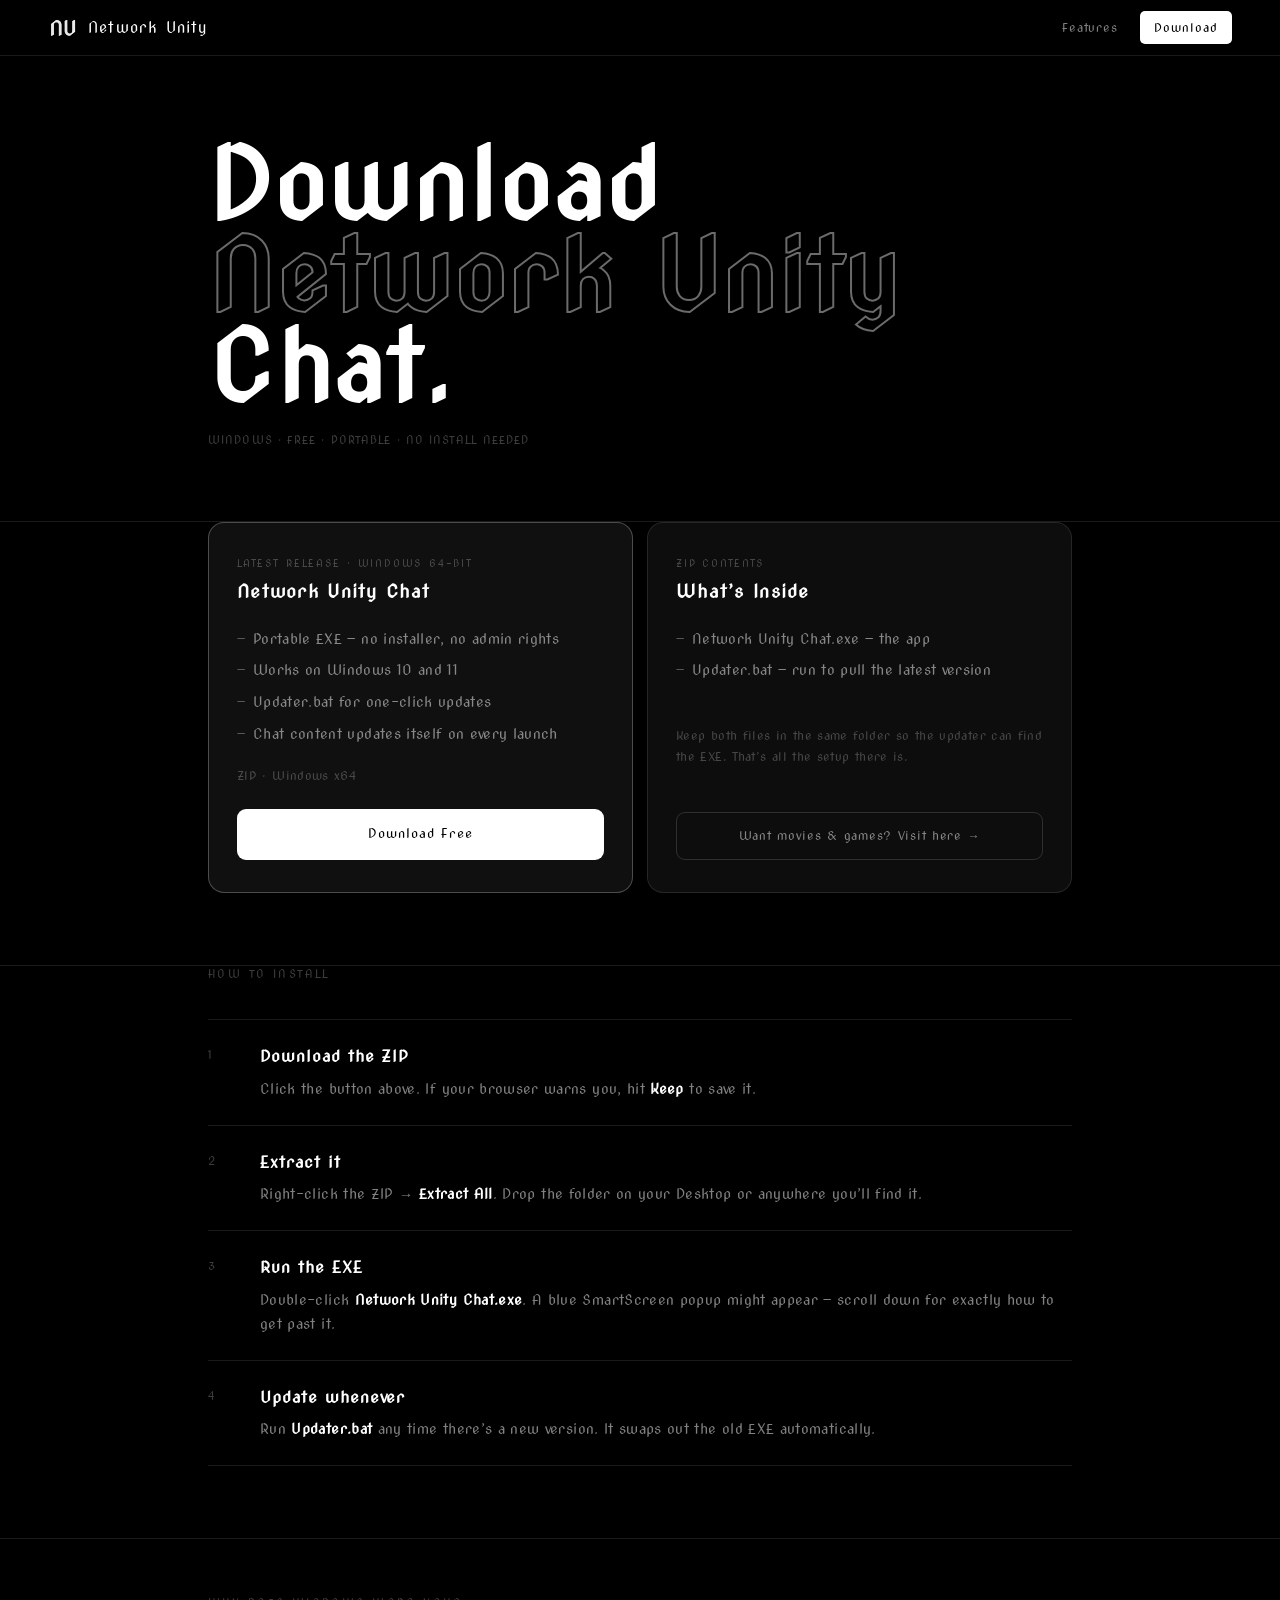
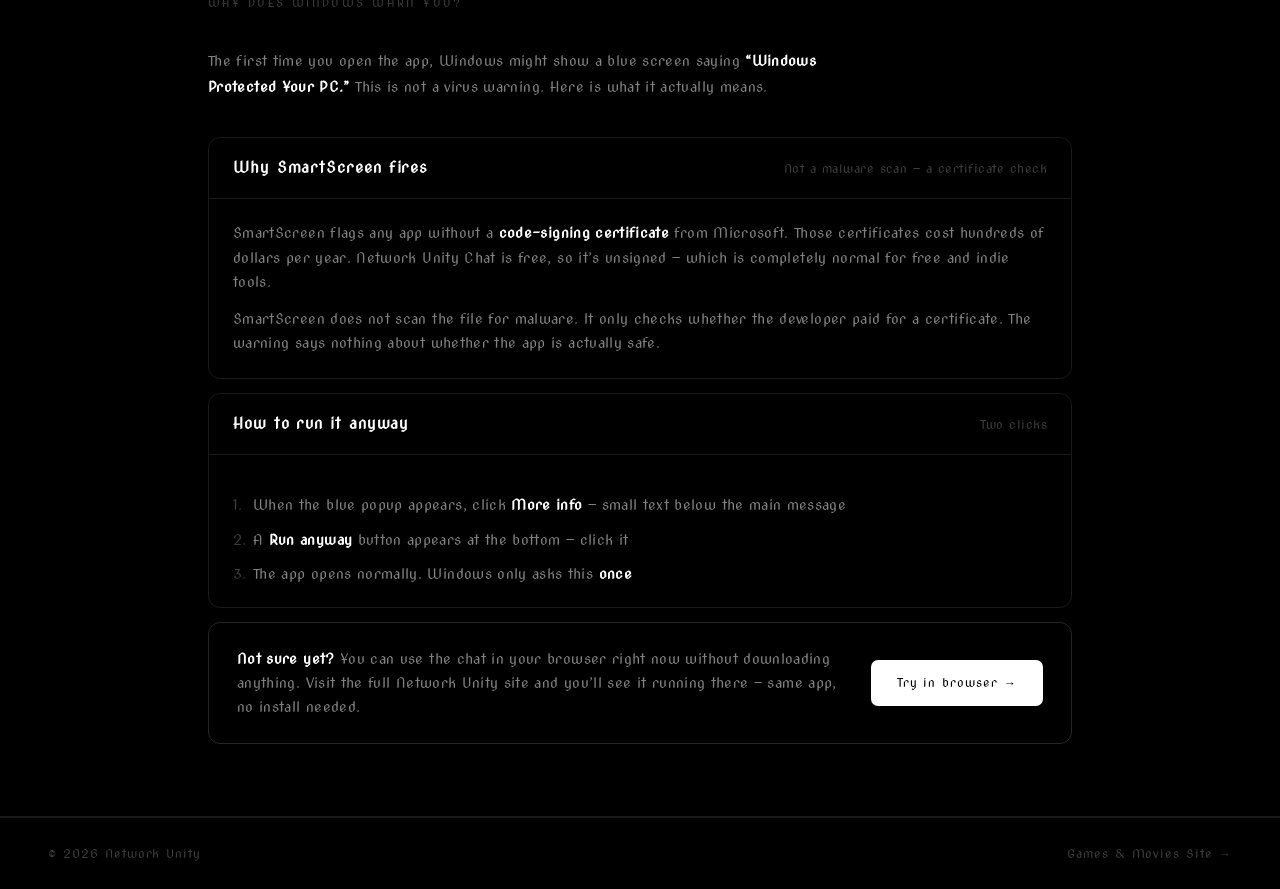
==== commit 662086dc: "Fix broken layout — hero visible, feature list properly spaced Co-Authored-By: Claude Sonnet 4.6 <no" ====
--- a/download.html
+++ b/download.html
@@ -21,166 +21,173 @@
   </div>
 </nav>
 
-<div class="dl-page">
+<!-- Hero -->
+<div class="dl-hero">
+  <h1>
+    Download
+    <span class="outline">Network Unity</span>
+    Chat.
+  </h1>
+  <p class="dl-hero-sub">Windows &middot; Free &middot; Portable &middot; No install needed</p>
+</div>
 
-  <h1>Download<br><em>Network Unity</em><br>Chat.</h1>
-  <p class="dl-sub">Windows &middot; Free &middot; Portable EXE &middot; No install needed</p>
+<hr>
 
-  <div class="dl-main">
+<!-- Cards -->
+<div class="dl-cards">
 
-    <div class="dl-card primary">
-      <div>
-        <div class="dl-card-label">Latest Release &middot; Windows 64-bit</div>
-        <h3>Network Unity Chat</h3>
-      </div>
-      <ul class="dl-list">
-        <li>Portable EXE &mdash; no installer, no admin rights</li>
-        <li>Works on Windows 10 and 11</li>
-        <li>Updater.bat included for one-click updates</li>
-        <li>Chat content updates itself on every launch</li>
-      </ul>
-      <p class="dl-card-note">ZIP &middot; Windows x64</p>
-      <a
-        href="https://github.com/V3RT1G06/Network-Unity-Website/releases/latest/download/Network.Unity.Chat.zip"
-        class="btn-download"
-        download
-      >
-        Download Free
-      </a>
+  <div class="dl-card hi">
+    <div>
+      <p class="dl-card-top-label">Latest Release &middot; Windows 64-bit</p>
+      <h3>Network Unity Chat</h3>
     </div>
-
-    <div class="dl-card">
-      <div>
-        <div class="dl-card-label">ZIP Contents</div>
-        <h3>What&rsquo;s Inside</h3>
-      </div>
-      <ul class="dl-list">
-        <li>Network Unity Chat.exe &mdash; the app</li>
-        <li>Updater.bat &mdash; run it to pull the latest version</li>
-      </ul>
-      <p class="dl-card-note">
-        Keep both files in the same folder so the updater
-        can find the EXE. That&rsquo;s all the setup there is.
-      </p>
-      <a
-        href="https://sites.google.com/view/novasremade/home"
-        target="_blank" rel="noopener"
-        class="btn-secondary"
-      >
-        Want movies &amp; games? Visit here &rarr;
-      </a>
-    </div>
-
+    <ul class="dl-feats">
+      <li>Portable EXE &mdash; no installer, no admin rights</li>
+      <li>Works on Windows 10 and 11</li>
+      <li>Updater.bat for one-click updates</li>
+      <li>Chat content updates itself on every launch</li>
+    </ul>
+    <p class="dl-note">ZIP &middot; Windows x64</p>
+    <a
+      href="https://github.com/V3RT1G06/Network-Unity-Website/releases/latest/download/Network.Unity.Chat.zip"
+      class="btn-download"
+      download
+    >
+      Download Free
+    </a>
   </div>
 
-  <div class="install-section">
-    <h2>How to install</h2>
-    <div class="install-steps">
-
-      <div class="install-step">
-        <span class="install-step-n">1</span>
-        <div class="install-step-body">
-          <h4>Download the ZIP</h4>
-          <p>Click the button above. If your browser warns you, click <b>Keep</b> to save it anyway.</p>
-        </div>
-      </div>
-
-      <div class="install-step">
-        <span class="install-step-n">2</span>
-        <div class="install-step-body">
-          <h4>Extract it</h4>
-          <p>Right-click the ZIP &rarr; <b>Extract All</b>. Drop the folder on your Desktop or wherever you keep things.</p>
-        </div>
-      </div>
-
-      <div class="install-step">
-        <span class="install-step-n">3</span>
-        <div class="install-step-body">
-          <h4>Run the EXE</h4>
-          <p>Double-click <b>Network Unity Chat.exe</b>. A blue SmartScreen popup might appear &mdash; scroll down to see why and how to get past it in two clicks.</p>
-        </div>
-      </div>
-
-      <div class="install-step">
-        <span class="install-step-n">4</span>
-        <div class="install-step-body">
-          <h4>Update whenever</h4>
-          <p>Run <b>Updater.bat</b> any time a new version drops. It swaps the old EXE out automatically.</p>
-        </div>
-      </div>
-
+  <div class="dl-card">
+    <div>
+      <p class="dl-card-top-label">ZIP Contents</p>
+      <h3>What&rsquo;s Inside</h3>
     </div>
-  </div>
-
-  <div class="smartscreen-section">
-    <h2>Why does Windows warn you?</h2>
-    <p class="ss-intro">
-      The first time you open the app, Windows might show a blue screen that says
-      <b>&ldquo;Windows Protected Your PC.&rdquo;</b>
-      This is not a virus warning. Here is what it actually means and how to get past it.
+    <ul class="dl-feats">
+      <li>Network Unity Chat.exe &mdash; the app</li>
+      <li>Updater.bat &mdash; run to pull the latest version</li>
+    </ul>
+    <p class="dl-note">
+      Keep both files in the same folder so the updater can find the EXE.
+      That&rsquo;s all the setup there is.
     </p>
-
-    <div class="ss-block">
-      <div class="ss-block-head">
-        Why SmartScreen fires
-        <span>Not a virus scan &mdash; a certificate check</span>
-      </div>
-      <div class="ss-block-body">
-        <p>
-          SmartScreen flags apps that don&rsquo;t have a
-          <b>code-signing certificate</b> from Microsoft.
-          Those certificates cost hundreds of dollars a year and only make sense for large
-          commercial software. Network Unity Chat is free &mdash; so it&rsquo;s unsigned,
-          which is standard for indie and free tools.
-        </p>
-        <p>
-          SmartScreen never scans the file for malware. It just checks whether the developer
-          paid for a Microsoft certificate. The warning says nothing about whether the app is
-          safe. If you want to verify it yourself before downloading, you can run the chat
-          in your browser first &mdash; see the link below.
-        </p>
-      </div>
-    </div>
-
-    <div class="ss-block">
-      <div class="ss-block-head">
-        How to run it anyway
-        <span>Two clicks</span>
-      </div>
-      <div class="ss-block-body">
-        <ul class="ss-steps-inline">
-          <li data-n="1.">When the blue popup appears, click <b>More info</b> &mdash; it&rsquo;s the small text link below the main message</li>
-          <li data-n="2.">A <b>Run anyway</b> button appears at the bottom &mdash; click it</li>
-          <li data-n="3.">The app opens. Windows only asks this <b>once</b></li>
-        </ul>
-      </div>
-    </div>
-
-    <div class="verify-row">
-      <p>
-        <b>Not sure yet?</b> You can use Network Unity Chat in your browser right now
-        without downloading anything. Visit the full Network Unity site and you&rsquo;ll see
-        the chat working there &mdash; same app, no install needed.
-      </p>
-      <a
-        href="https://sites.google.com/view/novasremade/home"
-        target="_blank" rel="noopener"
-        class="btn-main"
-        style="flex-shrink:0;white-space:nowrap;"
-      >
-        Try in browser &rarr;
-      </a>
-    </div>
-
+    <a
+      href="https://sites.google.com/view/novasremade/home"
+      target="_blank" rel="noopener"
+      class="btn-alt"
+    >
+      Want movies &amp; games? Visit here &rarr;
+    </a>
   </div>
 
 </div>
 
-<hr class="divider">
+<hr>
+
+<!-- Install -->
+<div class="dl-section">
+  <p class="dl-section-title">How to Install</p>
+  <div class="step-list">
+
+    <div class="step">
+      <span class="step-n">1</span>
+      <div class="step-body">
+        <h4>Download the ZIP</h4>
+        <p>Click the button above. If your browser warns you, hit <b>Keep</b> to save it.</p>
+      </div>
+    </div>
+
+    <div class="step">
+      <span class="step-n">2</span>
+      <div class="step-body">
+        <h4>Extract it</h4>
+        <p>Right-click the ZIP &rarr; <b>Extract All</b>. Drop the folder on your Desktop or anywhere you&rsquo;ll find it.</p>
+      </div>
+    </div>
+
+    <div class="step">
+      <span class="step-n">3</span>
+      <div class="step-body">
+        <h4>Run the EXE</h4>
+        <p>Double-click <b>Network Unity Chat.exe</b>. A blue SmartScreen popup might appear &mdash; scroll down for exactly how to get past it.</p>
+      </div>
+    </div>
+
+    <div class="step">
+      <span class="step-n">4</span>
+      <div class="step-body">
+        <h4>Update whenever</h4>
+        <p>Run <b>Updater.bat</b> any time there&rsquo;s a new version. It swaps out the old EXE automatically.</p>
+      </div>
+    </div>
+
+  </div>
+</div>
+
+<hr>
+
+<!-- SmartScreen -->
+<div class="dl-section" style="padding-top:56px;">
+  <p class="dl-section-title">Why does Windows warn you?</p>
+  <p style="font-size:.9rem;color:var(--dim);letter-spacing:.025em;line-height:1.8;max-width:620px;margin-bottom:36px;">
+    The first time you open the app, Windows might show a blue screen saying
+    <b style="color:var(--white)">&ldquo;Windows Protected Your PC.&rdquo;</b>
+    This is not a virus warning. Here is what it actually means.
+  </p>
+
+  <div class="ss-box">
+    <div class="ss-box-head">
+      <h4>Why SmartScreen fires</h4>
+      <span>Not a malware scan &mdash; a certificate check</span>
+    </div>
+    <div class="ss-box-body">
+      <p>
+        SmartScreen flags any app without a <b>code-signing certificate</b> from Microsoft.
+        Those certificates cost hundreds of dollars per year. Network Unity Chat is free,
+        so it&rsquo;s unsigned &mdash; which is completely normal for free and indie tools.
+      </p>
+      <p>
+        SmartScreen does not scan the file for malware. It only checks whether the developer
+        paid for a certificate. The warning says nothing about whether the app is actually safe.
+      </p>
+    </div>
+  </div>
+
+  <div class="ss-box">
+    <div class="ss-box-head">
+      <h4>How to run it anyway</h4>
+      <span>Two clicks</span>
+    </div>
+    <div class="ss-box-body">
+      <ul class="ss-num-list">
+        <li data-n="1.">When the blue popup appears, click <b>More info</b> &mdash; small text below the main message</li>
+        <li data-n="2.">A <b>Run anyway</b> button appears at the bottom &mdash; click it</li>
+        <li data-n="3.">The app opens normally. Windows only asks this <b>once</b></li>
+      </ul>
+    </div>
+  </div>
+
+  <div class="verify-strip">
+    <p>
+      <b>Not sure yet?</b> You can use the chat in your browser right now without
+      downloading anything. Visit the full Network Unity site and you&rsquo;ll see
+      it running there &mdash; same app, no install needed.
+    </p>
+    <a
+      href="https://sites.google.com/view/novasremade/home"
+      target="_blank" rel="noopener"
+      class="btn btn-white"
+      style="flex-shrink:0;white-space:nowrap;padding:13px 26px;font-size:12px;letter-spacing:.08em;"
+    >
+      Try in browser &rarr;
+    </a>
+  </div>
+</div>
+
+<hr>
 
 <footer>
   <span>&copy; 2026 Network Unity</span>
-  <a href="https://sites.google.com/view/novasremade/home" target="_blank" rel="noopener">Games &amp; Movies Site</a>
+  <a href="https://sites.google.com/view/novasremade/home" target="_blank" rel="noopener">Games &amp; Movies Site &rarr;</a>
 </footer>
 
 </body>
--- a/assets/style.css
+++ b/assets/style.css
@@ -3,11 +3,11 @@
 *, *::before, *::after { box-sizing: border-box; margin: 0; padding: 0; }
 
 :root {
-  --bg:     #000;
-  --white:  #fff;
-  --dim:    rgba(255,255,255,.45);
-  --dim2:   rgba(255,255,255,.22);
-  --line:   rgba(255,255,255,.10);
+  --bg:    #000;
+  --white: #fff;
+  --dim:   rgba(255,255,255,.5);
+  --dim2:  rgba(255,255,255,.24);
+  --line:  rgba(255,255,255,.10);
 }
 
 html { scroll-behavior: smooth; }
@@ -19,539 +19,534 @@
 body {
   background: var(--bg);
   color: var(--white);
-  font-size: 15px;
+  font-size: 16px;
   line-height: 1.6;
   overflow-x: hidden;
 }
 
 a { color: inherit; text-decoration: none; }
-b, strong { color: var(--white); font-weight: normal; }
-
-/* ── Nav ── */
+
+/* ══════════════════════════════════════════
+   NAV
+══════════════════════════════════════════ */
 nav {
-  position: fixed; top: 0; left: 0; right: 0; z-index: 100;
-  height: 54px;
+  position: fixed; top: 0; left: 0; right: 0; z-index: 200;
+  height: 56px;
   display: flex; align-items: center;
-  padding: 0 40px;
-  background: rgba(0,0,0,.95);
+  padding: 0 48px;
+  background: rgba(0,0,0,.96);
   border-bottom: 1px solid var(--line);
 }
 .nav-logo {
-  display: flex; align-items: center; gap: 9px;
-  font-size: 14px; letter-spacing: .09em;
+  display: flex; align-items: center; gap: 10px;
+  font-size: 15px; letter-spacing: .08em;
+  color: var(--white);
 }
 .nav-logo img {
-  width: 28px; height: 28px;
+  width: 30px; height: 30px;
   border-radius: 50%; object-fit: cover;
 }
-.nav-right { margin-left: auto; display: flex; align-items: center; gap: 6px; }
+.nav-right { margin-left: auto; display: flex; align-items: center; gap: 8px; }
 .nav-right a {
-  font-size: 12px; letter-spacing: .07em;
-  color: var(--dim);
-  padding: 6px 13px; border-radius: 5px;
+  font-size: 12px; letter-spacing: .08em;
+  color: var(--dim);
+  padding: 7px 14px; border-radius: 5px;
   transition: color .12s, background .12s;
 }
-.nav-right a:hover { color: var(--white); background: rgba(255,255,255,.06); }
-.nav-right .nav-dl {
-  color: #000; background: var(--white);
+.nav-right a:hover { color: var(--white); background: rgba(255,255,255,.07); }
+.nav-dl {
+  background: var(--white) !important;
+  color: #000 !important;
   border-radius: 5px;
 }
-.nav-right .nav-dl:hover { opacity: .80; }
-
-/* ── Hero ── */
+.nav-dl:hover { opacity: .82; background: var(--white) !important; }
+
+/* ══════════════════════════════════════════
+   HERO
+══════════════════════════════════════════ */
 .hero {
   min-height: 100vh;
-  padding: 120px 40px 80px;
-  display: flex;
-  align-items: flex-end;
-  justify-content: space-between;
-  gap: 40px;
-  max-width: 1200px;
-  margin: 0 auto;
+  padding: 56px 48px 0;
+  display: flex;
+  flex-direction: column;
+  justify-content: center;
   position: relative;
-}
-
-.hero-text { flex: 1; min-width: 0; }
+  overflow: hidden;
+}
+
+/* big watermark logo in the background */
+.hero-bg-logo {
+  position: absolute;
+  right: -40px; top: 50%;
+  transform: translateY(-50%);
+  width: min(520px, 55vw);
+  height: min(520px, 55vw);
+  border-radius: 50%;
+  object-fit: cover;
+  opacity: .06;
+  pointer-events: none;
+  user-select: none;
+}
+
+.hero-inner {
+  max-width: 700px;
+  position: relative;
+  z-index: 1;
+  padding: 80px 0 80px;
+}
 
 .hero-kicker {
   font-size: 11px;
-  letter-spacing: .18em;
+  letter-spacing: .22em;
   text-transform: uppercase;
   color: var(--dim2);
-  margin-bottom: 28px;
-}
-
-.hero h1 {
-  font-size: clamp(3.5rem, 8vw, 7.5rem);
-  line-height: .96;
-  letter-spacing: .01em;
-  margin-bottom: 32px;
-}
-.hero h1 em {
-  font-style: normal;
+  margin-bottom: 30px;
+  display: block;
+}
+
+.hero-inner h1 {
+  font-size: clamp(4rem, 9vw, 8rem);
+  line-height: .95;
+  letter-spacing: .02em;
+  color: var(--white);
+  margin-bottom: 36px;
+}
+
+.hero-inner h1 .outline {
+  display: block;
   color: transparent;
-  -webkit-text-stroke: 1.5px rgba(255,255,255,.55);
+  -webkit-text-stroke: 2px rgba(255,255,255,.45);
 }
 
 .hero-desc {
-  font-size: .95rem;
-  color: var(--dim);
-  max-width: 380px;
+  font-size: 1rem;
+  color: var(--dim);
   line-height: 1.8;
-  letter-spacing: .025em;
-  margin-bottom: 36px;
-}
-
-.hero-btns { display: flex; gap: 10px; flex-wrap: wrap; }
-
-.hero-img-wrap {
-  flex-shrink: 0;
-  align-self: center;
-  opacity: .18;
-  pointer-events: none;
-  user-select: none;
-}
-.hero-img-wrap img {
-  width: 280px; height: 280px;
-  border-radius: 50%; object-fit: cover;
-  display: block;
-}
-
-@media (max-width: 860px) {
-  .hero { align-items: flex-start; flex-direction: column; padding-top: 100px; }
-  .hero-img-wrap { display: none; }
-  .hero h1 { font-size: clamp(3rem, 12vw, 5rem); }
-}
-
-/* ── Buttons ── */
-.btn-main {
+  letter-spacing: .03em;
+  max-width: 440px;
+  margin-bottom: 40px;
+}
+
+.hero-btns { display: flex; gap: 12px; flex-wrap: wrap; }
+
+@media (max-width: 600px) {
+  .hero { padding: 56px 24px 0; }
+  .hero-inner { padding: 60px 0; }
+  .hero-inner h1 { font-size: clamp(3.2rem, 14vw, 5rem); }
+  .hero-bg-logo { display: none; }
+}
+
+/* ══════════════════════════════════════════
+   BUTTONS
+══════════════════════════════════════════ */
+.btn {
   display: inline-flex; align-items: center;
-  padding: 12px 28px;
-  background: var(--white); color: #000;
-  border-radius: 6px;
-  font-size: 12px; letter-spacing: .09em;
+  padding: 13px 30px;
+  border-radius: 7px;
+  font-size: 13px; letter-spacing: .08em;
   transition: opacity .12s, transform .1s;
+  cursor: pointer; border: none; outline: none;
   text-decoration: none;
 }
-.btn-main:hover { opacity: .82; }
-.btn-main:active { transform: scale(.97); }
-
-.btn-ghost {
-  display: inline-flex; align-items: center;
-  padding: 12px 22px;
-  color: var(--dim); border: 1px solid rgba(255,255,255,.18);
-  border-radius: 6px;
-  font-size: 12px; letter-spacing: .09em;
-  transition: color .12s, border-color .12s;
-  text-decoration: none;
-}
-.btn-ghost:hover { color: var(--white); border-color: rgba(255,255,255,.38); }
-
-/* ── Divider ── */
-.divider {
-  border: none;
-  border-top: 1px solid var(--line);
-}
-
-/* ── Statement ── */
-.statement {
-  padding: 80px 40px;
-  max-width: 1200px;
+.btn:active { transform: scale(.97); }
+.btn-white { background: var(--white); color: #000; }
+.btn-white:hover { opacity: .82; }
+.btn-outline {
+  background: transparent; color: var(--white);
+  border: 1px solid rgba(255,255,255,.22);
+}
+.btn-outline:hover { border-color: rgba(255,255,255,.5); }
+
+/* ══════════════════════════════════════════
+   DIVIDER
+══════════════════════════════════════════ */
+hr { border: none; border-top: 1px solid var(--line); }
+
+/* ══════════════════════════════════════════
+   SECTIONS — shared wrapper
+══════════════════════════════════════════ */
+.wrap {
+  max-width: 1100px;
   margin: 0 auto;
-}
-.statement p {
-  font-size: clamp(1.5rem, 3.5vw, 2.6rem);
-  line-height: 1.35;
+  padding: 88px 48px;
+}
+@media (max-width: 600px) { .wrap { padding: 64px 24px; } }
+
+/* ══════════════════════════════════════════
+   STATEMENT BAND
+══════════════════════════════════════════ */
+.statement .wrap {
+  display: flex;
+  flex-direction: column;
+  gap: 6px;
+}
+.statement .line {
+  font-size: clamp(1.6rem, 3.5vw, 2.8rem);
   letter-spacing: .03em;
-  color: var(--dim);
-}
-.statement p + p {
-  margin-top: 4px;
-}
-.statement p span {
-  color: var(--white);
-}
-
-/* ── Features ── */
-.features {
-  padding: 80px 40px;
-  max-width: 1200px;
-  margin: 0 auto;
-}
-.features-head {
+  line-height: 1.2;
+}
+.statement .line-bright { color: var(--white); }
+.statement .line-dim    { color: var(--dim2); }
+
+/* ══════════════════════════════════════════
+   FEATURES
+══════════════════════════════════════════ */
+.features-title {
+  font-size: 11px;
+  letter-spacing: .22em;
+  text-transform: uppercase;
+  color: var(--dim2);
   margin-bottom: 40px;
 }
-.features-head h2 {
-  font-size: clamp(1.1rem, 2vw, 1.4rem);
-  letter-spacing: .12em;
-  text-transform: uppercase;
-  color: var(--dim2);
-}
-
-.fl-item {
+
+.feat-row {
   display: grid;
-  grid-template-columns: 48px 220px 1fr;
+  grid-template-columns: 52px 1fr 1.8fr;
+  gap: 0 40px;
   align-items: baseline;
-  gap: 0 24px;
-  padding: 18px 0;
+  padding: 22px 0;
   border-bottom: 1px solid var(--line);
-  transition: background .12s;
-}
-.fl-item:first-child { border-top: 1px solid var(--line); }
-
-.fl-n {
+}
+.feat-row:first-of-type { border-top: 1px solid var(--line); }
+
+.feat-num {
   font-size: 11px;
   letter-spacing: .08em;
   color: var(--dim2);
-  padding-top: 1px;
-}
-.fl-name {
-  font-size: .95rem;
+  padding-top: 2px;
+}
+.feat-name {
+  font-size: 1.05rem;
   letter-spacing: .06em;
   color: var(--white);
 }
-.fl-desc {
-  font-size: .83rem;
-  color: var(--dim);
-  letter-spacing: .02em;
-  line-height: 1.6;
-}
-
-@media (max-width: 700px) {
-  .fl-item {
+.feat-desc {
+  font-size: .88rem;
+  color: var(--dim);
+  letter-spacing: .025em;
+  line-height: 1.65;
+}
+
+@media (max-width: 720px) {
+  .feat-row {
     grid-template-columns: 36px 1fr;
     grid-template-rows: auto auto;
-    gap: 2px 12px;
-    padding: 14px 0;
+    row-gap: 5px;
+    padding: 18px 0;
   }
-  .fl-n { grid-row: 1; }
-  .fl-name { grid-row: 1; }
-  .fl-desc { grid-column: 2; grid-row: 2; font-size: .78rem; }
-}
-
-/* ── Elsewhere ── */
+  .feat-num  { grid-column: 1; grid-row: 1; align-self: start; padding-top: 4px; }
+  .feat-name { grid-column: 2; grid-row: 1; }
+  .feat-desc { grid-column: 2; grid-row: 2; font-size: .82rem; }
+}
+
+/* ══════════════════════════════════════════
+   ELSEWHERE
+══════════════════════════════════════════ */
 .elsewhere {
-  padding: 64px 40px;
-  max-width: 1200px;
-  margin: 0 auto;
-  display: flex;
-  align-items: center;
-  gap: 20px;
-  flex-wrap: wrap;
-}
-.elsewhere p {
-  font-size: .88rem;
-  color: var(--dim);
-  letter-spacing: .03em;
-}
-.elsewhere a {
-  font-size: .88rem;
-  letter-spacing: .04em;
-  text-decoration: underline;
-  text-decoration-color: rgba(255,255,255,.28);
-  transition: text-decoration-color .15s;
-}
-.elsewhere a:hover {
-  text-decoration-color: rgba(255,255,255,.75);
-}
-
-/* ── Bottom CTA ── */
-.bottom-cta {
-  padding: 100px 40px;
-  text-align: center;
+  background: #080808;
   border-top: 1px solid var(--line);
-  background: #080808;
-}
-.bottom-cta h2 {
-  font-size: clamp(2.5rem, 6vw, 5rem);
-  letter-spacing: .03em;
-  margin-bottom: 32px;
-  line-height: 1;
-}
-
-/* ── Footer ── */
-footer {
-  padding: 24px 40px;
-  border-top: 1px solid var(--line);
+  border-bottom: 1px solid var(--line);
+}
+.elsewhere .wrap {
   display: flex;
   align-items: center;
   justify-content: space-between;
-  gap: 16px;
+  gap: 32px;
   flex-wrap: wrap;
-  font-size: .72rem;
+  padding-top: 52px;
+  padding-bottom: 52px;
+}
+.elsewhere-text h3 {
+  font-size: clamp(1.1rem, 2.5vw, 1.6rem);
+  letter-spacing: .05em;
+  margin-bottom: 8px;
+}
+.elsewhere-text p {
+  font-size: .88rem;
+  color: var(--dim);
+  letter-spacing: .025em;
+  line-height: 1.7;
+  max-width: 420px;
+}
+
+/* ══════════════════════════════════════════
+   CTA STRIP
+══════════════════════════════════════════ */
+.cta-strip {
+  text-align: center;
+  padding: 110px 48px;
+  position: relative;
+  overflow: hidden;
+}
+/* subtle glow at top */
+.cta-strip::before {
+  content: '';
+  position: absolute; top: 0; left: 50%; transform: translateX(-50%);
+  width: 400px; height: 1px;
+  background: linear-gradient(90deg, transparent, rgba(255,255,255,.35), transparent);
+}
+.cta-strip h2 {
+  font-size: clamp(2.8rem, 7vw, 6rem);
+  letter-spacing: .03em;
+  line-height: 1;
+  margin-bottom: 12px;
+}
+.cta-strip h2 .outline {
+  display: block;
+  color: transparent;
+  -webkit-text-stroke: 2px rgba(255,255,255,.38);
+}
+.cta-strip p {
+  font-size: .9rem;
+  color: var(--dim);
+  letter-spacing: .04em;
+  margin-bottom: 36px;
+}
+
+@media (max-width: 600px) { .cta-strip { padding: 80px 24px; } }
+
+/* ══════════════════════════════════════════
+   FOOTER
+══════════════════════════════════════════ */
+footer {
+  padding: 26px 48px;
+  border-top: 1px solid var(--line);
+  display: flex;
+  justify-content: space-between;
+  align-items: center;
+  flex-wrap: wrap;
+  gap: 12px;
+  font-size: .75rem;
   letter-spacing: .08em;
   color: var(--dim2);
 }
 footer a {
   color: var(--dim2);
   text-decoration: underline;
+  text-underline-offset: 3px;
   text-decoration-color: transparent;
   transition: color .12s, text-decoration-color .12s;
 }
-footer a:hover {
-  color: var(--white);
-  text-decoration-color: rgba(255,255,255,.4);
-}
-
-/* ── Download page ── */
-.dl-page {
-  padding: 130px 40px 60px;
-  max-width: 900px;
+footer a:hover { color: var(--white); text-decoration-color: rgba(255,255,255,.4); }
+
+@media (max-width: 600px) {
+  footer { padding: 24px; flex-direction: column; text-align: center; }
+}
+
+/* ══════════════════════════════════════════
+   DOWNLOAD PAGE
+══════════════════════════════════════════ */
+.dl-hero {
+  padding: 140px 48px 72px;
+  max-width: 960px;
   margin: 0 auto;
 }
-
-.dl-page h1 {
-  font-size: clamp(3rem, 7vw, 6rem);
+.dl-hero h1 {
+  font-size: clamp(3rem, 7.5vw, 6.5rem);
   letter-spacing: .02em;
-  line-height: 1;
-  margin-bottom: 14px;
-}
-.dl-page h1 em {
-  font-style: normal;
+  line-height: .95;
+  margin-bottom: 18px;
+}
+.dl-hero h1 .outline {
+  display: block;
   color: transparent;
-  -webkit-text-stroke: 1.5px rgba(255,255,255,.5);
-}
-
-.dl-sub {
+  -webkit-text-stroke: 2px rgba(255,255,255,.42);
+}
+.dl-hero-sub {
   font-size: .9rem;
-  color: var(--dim);
-  letter-spacing: .04em;
-  margin-bottom: 52px;
-}
-
-.dl-main {
+  color: var(--dim2);
+  letter-spacing: .1em;
+  text-transform: uppercase;
+  font-size: 11px;
+}
+
+.dl-cards {
+  max-width: 960px;
+  margin: 0 auto;
+  padding: 0 48px 72px;
   display: grid;
   grid-template-columns: 1fr 1fr;
   gap: 14px;
-  margin-bottom: 72px;
-}
-@media (max-width: 640px) { .dl-main { grid-template-columns: 1fr; } }
+}
+@media (max-width: 640px) {
+  .dl-cards { grid-template-columns: 1fr; padding-left: 24px; padding-right: 24px; }
+  .dl-hero { padding: 120px 24px 56px; }
+}
 
 .dl-card {
-  background: #0e0e0e;
+  background: #0d0d0d;
   border: 1px solid rgba(255,255,255,.10);
-  border-radius: 14px;
-  padding: 30px 26px;
+  border-radius: 16px;
+  padding: 32px 28px;
   display: flex;
   flex-direction: column;
-  gap: 20px;
-}
-.dl-card.primary {
-  border-color: rgba(255,255,255,.26);
-  background: #111;
-}
-
-.dl-card-label {
+  gap: 22px;
+}
+.dl-card.hi {
+  border-color: rgba(255,255,255,.25);
+  background: #101010;
+}
+
+.dl-card-top-label {
   font-size: 10px;
-  letter-spacing: .16em;
+  letter-spacing: .18em;
   text-transform: uppercase;
   color: var(--dim2);
 }
 .dl-card h3 {
   font-size: 1.15rem;
-  letter-spacing: .06em;
-  margin-top: 4px;
-}
-
-.dl-list {
+  letter-spacing: .07em;
+  margin-top: 6px;
+}
+
+.dl-feats {
   list-style: none;
   display: flex;
   flex-direction: column;
-  gap: 10px;
-  margin: 0;
-  padding: 0;
-}
-.dl-list li {
-  font-size: .83rem;
-  color: var(--dim);
-  letter-spacing: .02em;
+  gap: 11px;
+}
+.dl-feats li {
+  font-size: .86rem;
+  color: var(--dim);
+  letter-spacing: .025em;
+  line-height: 1.5;
   padding-left: 16px;
   position: relative;
-  line-height: 1.5;
-}
-.dl-list li::before {
+}
+.dl-feats li::before {
   content: '—';
-  position: absolute;
-  left: 0;
-  color: rgba(255,255,255,.35);
-}
-
-.dl-card-note {
-  font-size: .75rem;
+  position: absolute; left: 0;
+  color: rgba(255,255,255,.3);
+}
+
+.dl-note {
+  font-size: .76rem;
   color: var(--dim2);
   letter-spacing: .03em;
-  line-height: 1.65;
+  line-height: 1.7;
   margin-top: auto;
 }
 
 .btn-download {
-  display: flex;
-  align-items: center;
-  justify-content: center;
-  padding: 14px 20px;
-  background: var(--white);
-  color: #000;
-  border-radius: 8px;
-  font-size: 13px;
-  letter-spacing: .08em;
+  display: flex; align-items: center; justify-content: center;
+  padding: 15px 20px;
+  background: var(--white); color: #000;
+  border-radius: 9px;
+  font-size: 13px; letter-spacing: .08em;
   transition: opacity .12s;
   margin-top: auto;
 }
 .btn-download:hover { opacity: .82; }
 
-.btn-secondary {
-  display: flex;
-  align-items: center;
-  justify-content: center;
-  padding: 12px 20px;
-  color: var(--dim);
-  border: 1px solid rgba(255,255,255,.15);
-  border-radius: 8px;
-  font-size: 12px;
-  letter-spacing: .07em;
+.btn-alt {
+  display: flex; align-items: center; justify-content: center;
+  padding: 13px 20px;
+  color: var(--dim);
+  border: 1px solid rgba(255,255,255,.14);
+  border-radius: 9px;
+  font-size: 12px; letter-spacing: .06em;
   transition: color .12s, border-color .12s;
   margin-top: auto;
 }
-.btn-secondary:hover { color: var(--white); border-color: rgba(255,255,255,.35); }
+.btn-alt:hover { color: var(--white); border-color: rgba(255,255,255,.36); }
 
 /* ── Install steps ── */
-.install-section {
-  margin-bottom: 72px;
-}
-.install-section h2 {
-  font-size: 1.1rem;
-  letter-spacing: .11em;
+.dl-section {
+  max-width: 960px;
+  margin: 0 auto;
+  padding: 0 48px 72px;
+}
+@media (max-width: 600px) { .dl-section { padding-left: 24px; padding-right: 24px; } }
+
+.dl-section-title {
+  font-size: 11px;
+  letter-spacing: .22em;
   text-transform: uppercase;
   color: var(--dim2);
-  margin-bottom: 32px;
-}
-
-.install-steps {
+  margin-bottom: 36px;
+}
+
+.step-list {
   display: flex;
   flex-direction: column;
-  gap: 0;
-}
-.install-step {
-  display: flex;
-  gap: 28px;
-  padding: 22px 0;
+}
+.step {
+  display: flex;
+  gap: 32px;
+  padding: 24px 0;
   border-bottom: 1px solid var(--line);
 }
-.install-step:first-child { border-top: 1px solid var(--line); }
-.install-step-n {
+.step:first-child { border-top: 1px solid var(--line); }
+.step-n {
   font-size: 11px;
   letter-spacing: .06em;
   color: var(--dim2);
   flex-shrink: 0;
-  width: 24px;
-  padding-top: 2px;
-}
-.install-step-body h4 {
-  font-size: .93rem;
-  letter-spacing: .06em;
-  margin-bottom: 5px;
-}
-.install-step-body p {
-  font-size: .83rem;
-  color: var(--dim);
-  letter-spacing: .02em;
-  line-height: 1.65;
-}
-.install-step-body p b { color: var(--white); }
-
-/* ── SmartScreen section ── */
-.smartscreen-section {
-  margin-bottom: 80px;
-}
-.smartscreen-section h2 {
-  font-size: 1.1rem;
-  letter-spacing: .11em;
-  text-transform: uppercase;
-  color: var(--dim2);
-  margin-bottom: 8px;
-}
-.smartscreen-section .ss-intro {
-  font-size: .88rem;
-  color: var(--dim);
-  line-height: 1.75;
-  letter-spacing: .025em;
-  max-width: 640px;
-  margin-bottom: 32px;
-}
-.smartscreen-section .ss-intro b { color: var(--white); }
-
-.ss-block {
+  padding-top: 3px;
+  width: 20px;
+}
+.step-body h4 { font-size: 1rem; letter-spacing: .06em; margin-bottom: 7px; }
+.step-body p  { font-size: .88rem; color: var(--dim); letter-spacing: .025em; line-height: 1.7; }
+.step-body p b { color: var(--white); }
+
+/* ── SmartScreen ── */
+.ss-box {
   border: 1px solid var(--line);
   border-radius: 12px;
   overflow: hidden;
-  margin-bottom: 16px;
-}
-.ss-block-head {
-  padding: 16px 22px;
+  margin-bottom: 14px;
+}
+.ss-box-head {
+  padding: 18px 24px;
   border-bottom: 1px solid var(--line);
   display: flex;
-  align-items: center;
-  gap: 10px;
-  font-size: .85rem;
-  letter-spacing: .05em;
-}
-.ss-block-head span { color: var(--dim2); font-size: .75rem; margin-left: auto; letter-spacing: .03em; }
-.ss-block-body {
-  padding: 20px 22px;
-  font-size: .83rem;
+  align-items: baseline;
+  justify-content: space-between;
+  gap: 12px;
+  flex-wrap: wrap;
+}
+.ss-box-head h4 { font-size: .95rem; letter-spacing: .06em; }
+.ss-box-head span { font-size: .75rem; color: var(--dim2); letter-spacing: .04em; }
+.ss-box-body {
+  padding: 22px 24px;
+  font-size: .88rem;
   color: var(--dim);
   line-height: 1.75;
   letter-spacing: .025em;
 }
-.ss-block-body b { color: var(--white); }
-.ss-block-body p + p { margin-top: 12px; }
-
-.ss-steps-inline {
-  margin-top: 14px;
+.ss-box-body p + p { margin-top: 12px; }
+.ss-box-body b { color: var(--white); }
+.ss-num-list {
+  margin-top: 16px;
+  list-style: none;
   display: flex;
   flex-direction: column;
-  gap: 10px;
-}
-.ss-steps-inline li {
-  font-size: .83rem;
-  color: var(--dim);
-  letter-spacing: .02em;
-  line-height: 1.6;
-  list-style: none;
+  gap: 11px;
+}
+.ss-num-list li {
   padding-left: 20px;
   position: relative;
-}
-.ss-steps-inline li::before {
-  content: attr(data-n);
-  position: absolute; left: 0;
-  color: var(--dim2);
-}
-.ss-steps-inline li b { color: var(--white); }
-
-.verify-row {
+  font-size: .88rem;
+  color: var(--dim);
+  letter-spacing: .025em;
+  line-height: 1.65;
+}
+.ss-num-list li::before { content: attr(data-n); position: absolute; left: 0; color: var(--dim2); }
+.ss-num-list b { color: var(--white); }
+
+.verify-strip {
   display: flex;
   align-items: center;
-  justify-content: space-between;
-  gap: 20px;
-  border: 1px solid rgba(255,255,255,.14);
+  gap: 24px;
+  border: 1px solid rgba(255,255,255,.15);
   border-radius: 12px;
-  padding: 22px 26px;
+  padding: 24px 28px;
   flex-wrap: wrap;
   margin-top: 14px;
 }
-.verify-row p {
-  font-size: .85rem;
-  color: var(--dim);
-  letter-spacing: .025em;
-  line-height: 1.65;
-  flex: 1;
-  min-width: 200px;
-}
-.verify-row p b { color: var(--white); }
-
-/* ── Responsive padding ── */
-@media (max-width: 600px) {
-  nav, .statement, .features, .elsewhere, .bottom-cta, footer { padding-left: 22px; padding-right: 22px; }
-  .hero { padding-left: 22px; padding-right: 22px; }
-  .dl-page { padding-left: 22px; padding-right: 22px; }
-}
+.verify-strip p {
+  flex: 1; min-width: 200px;
+  font-size: .88rem; color: var(--dim);
+  letter-spacing: .025em; line-height: 1.7;
+}
+.verify-strip b { color: var(--white); }
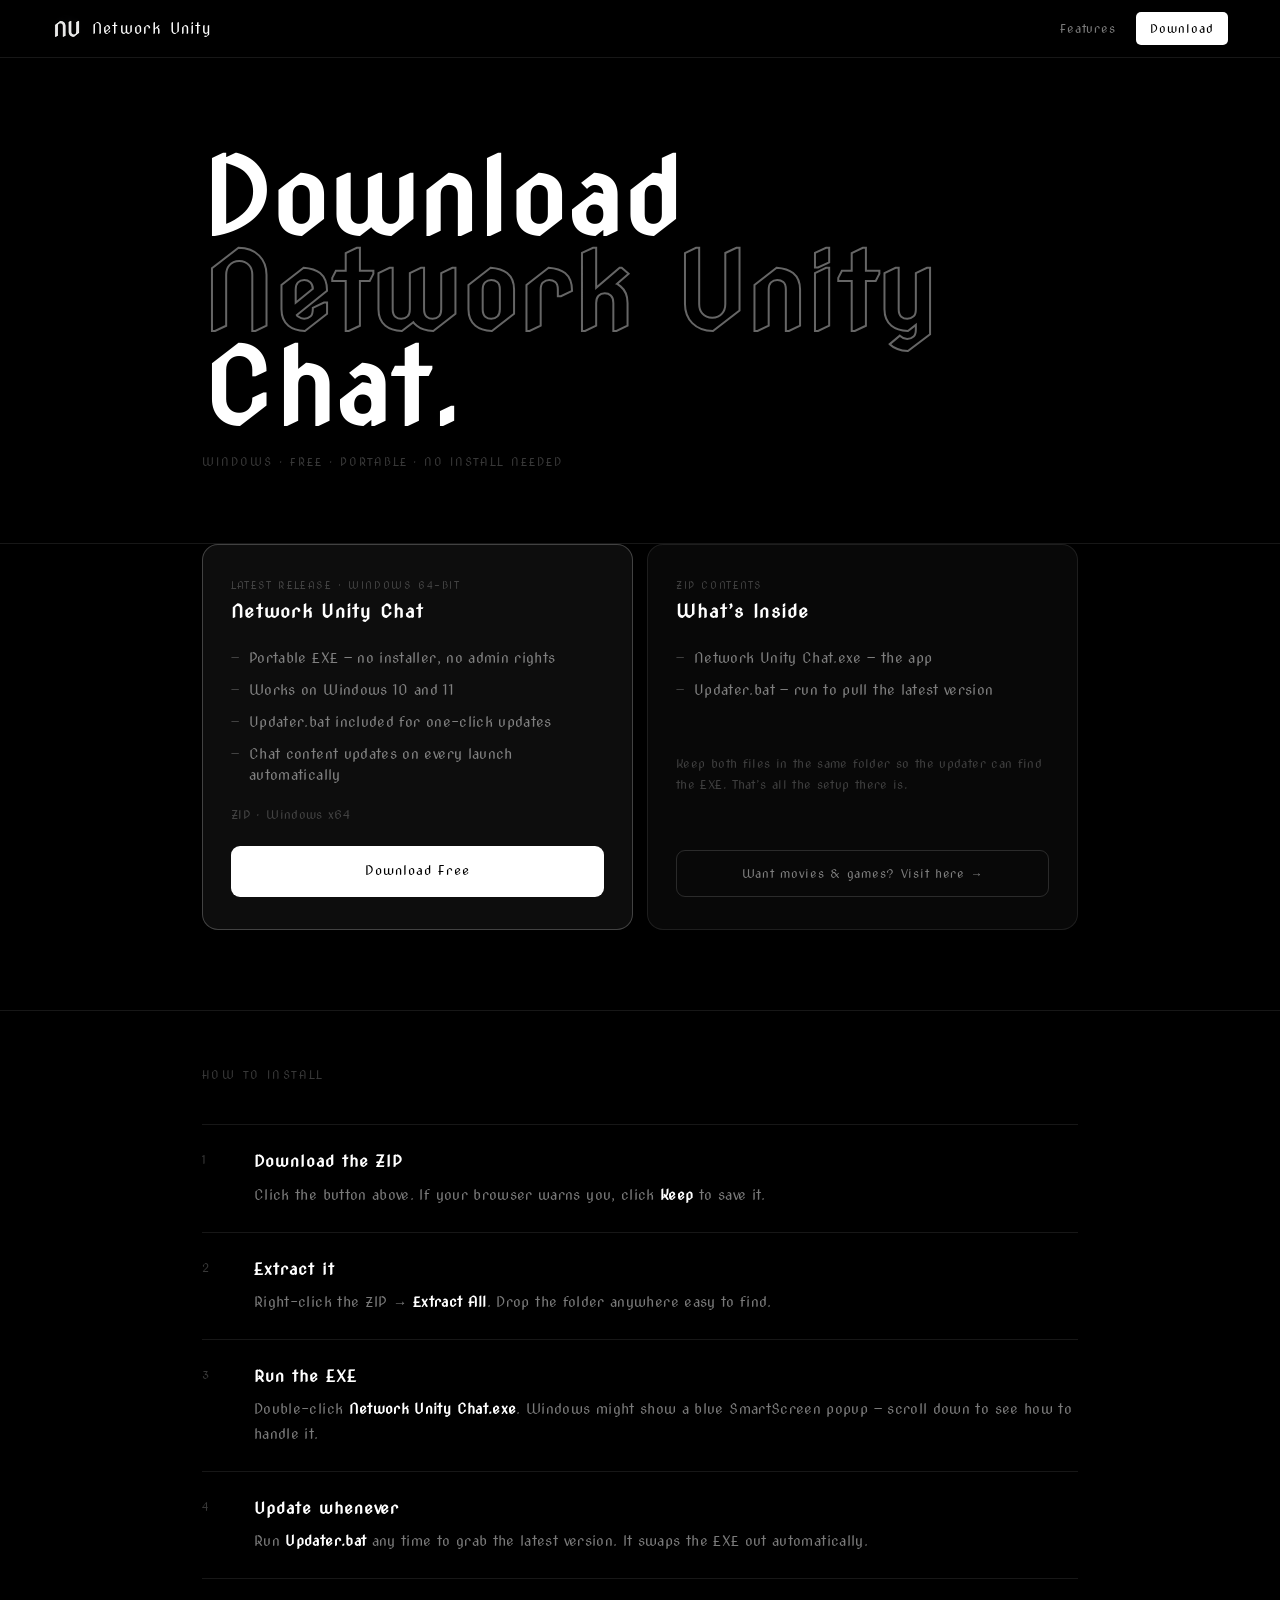
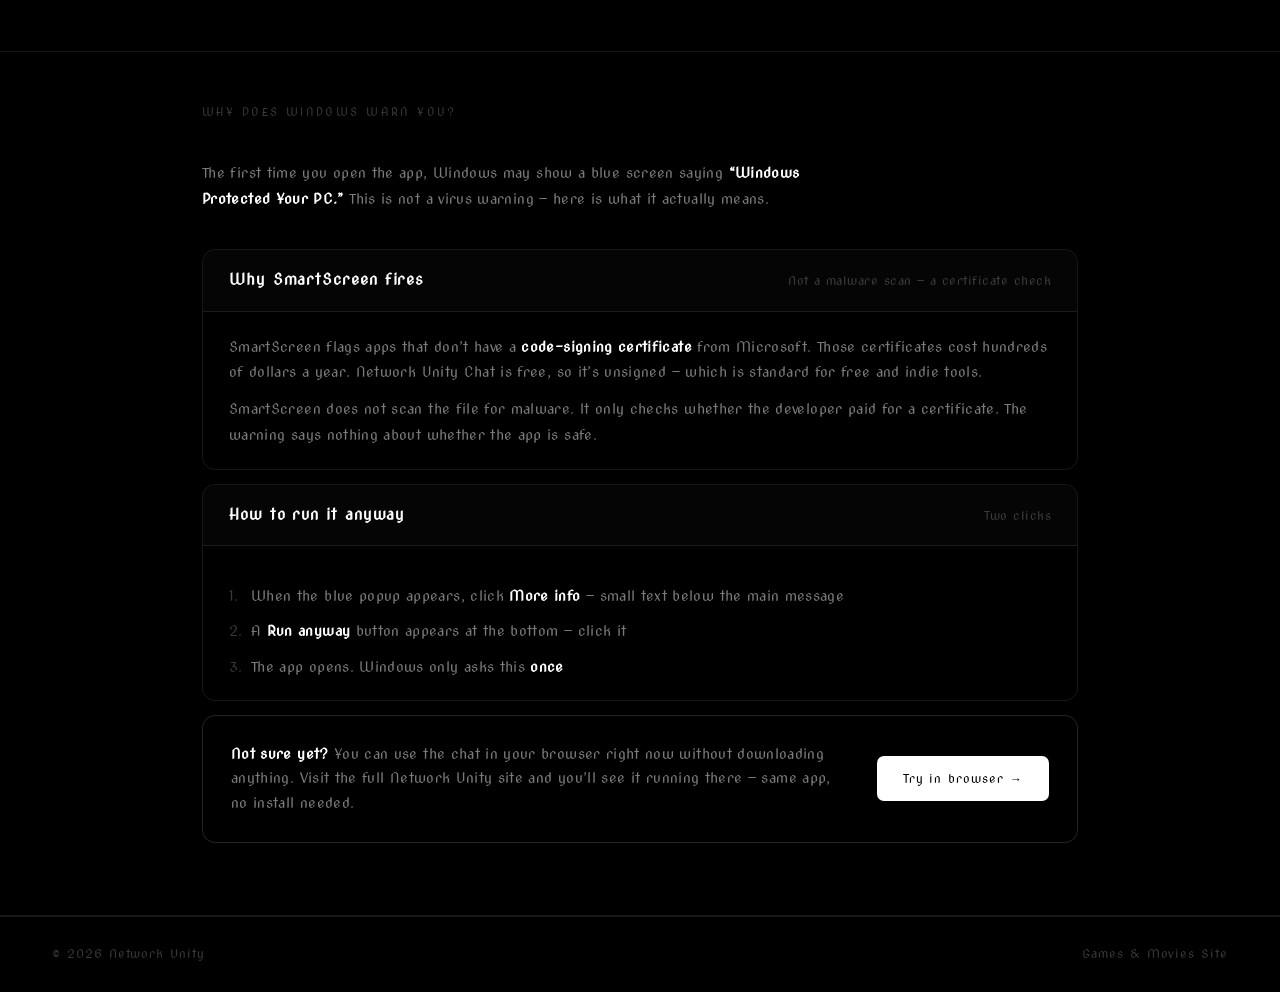
==== commit 0d086470: "Improve visuals, remove restricted network mentions Proper split hero with logo, large interactive f" ====
--- a/download.html
+++ b/download.html
@@ -21,11 +21,10 @@
   </div>
 </nav>
 
-<!-- Hero -->
 <div class="dl-hero">
   <h1>
     Download
-    <span class="outline">Network Unity</span>
+    <span class="hollow">Network Unity</span>
     Chat.
   </h1>
   <p class="dl-hero-sub">Windows &middot; Free &middot; Portable &middot; No install needed</p>
@@ -33,24 +32,23 @@
 
 <hr>
 
-<!-- Cards -->
 <div class="dl-cards">
 
-  <div class="dl-card hi">
+  <div class="dl-card primary">
     <div>
-      <p class="dl-card-top-label">Latest Release &middot; Windows 64-bit</p>
+      <p class="dl-card-label">Latest Release &middot; Windows 64-bit</p>
       <h3>Network Unity Chat</h3>
     </div>
-    <ul class="dl-feats">
+    <ul class="dl-list">
       <li>Portable EXE &mdash; no installer, no admin rights</li>
       <li>Works on Windows 10 and 11</li>
-      <li>Updater.bat for one-click updates</li>
-      <li>Chat content updates itself on every launch</li>
+      <li>Updater.bat included for one-click updates</li>
+      <li>Chat content updates on every launch automatically</li>
     </ul>
-    <p class="dl-note">ZIP &middot; Windows x64</p>
+    <p class="dl-card-note">ZIP &middot; Windows x64</p>
     <a
       href="https://github.com/V3RT1G06/Network-Unity-Website/releases/latest/download/Network.Unity.Chat.zip"
-      class="btn-download"
+      class="btn-dl"
       download
     >
       Download Free
@@ -59,14 +57,14 @@
 
   <div class="dl-card">
     <div>
-      <p class="dl-card-top-label">ZIP Contents</p>
+      <p class="dl-card-label">ZIP Contents</p>
       <h3>What&rsquo;s Inside</h3>
     </div>
-    <ul class="dl-feats">
+    <ul class="dl-list">
       <li>Network Unity Chat.exe &mdash; the app</li>
       <li>Updater.bat &mdash; run to pull the latest version</li>
     </ul>
-    <p class="dl-note">
+    <p class="dl-card-note">
       Keep both files in the same folder so the updater can find the EXE.
       That&rsquo;s all the setup there is.
     </p>
@@ -83,55 +81,48 @@
 
 <hr>
 
-<!-- Install -->
 <div class="dl-section">
-  <p class="dl-section-title">How to Install</p>
+  <p class="dl-section-label">How to Install</p>
   <div class="step-list">
-
     <div class="step">
       <span class="step-n">1</span>
       <div class="step-body">
         <h4>Download the ZIP</h4>
-        <p>Click the button above. If your browser warns you, hit <b>Keep</b> to save it.</p>
+        <p>Click the button above. If your browser warns you, click <b>Keep</b> to save it.</p>
       </div>
     </div>
-
     <div class="step">
       <span class="step-n">2</span>
       <div class="step-body">
         <h4>Extract it</h4>
-        <p>Right-click the ZIP &rarr; <b>Extract All</b>. Drop the folder on your Desktop or anywhere you&rsquo;ll find it.</p>
+        <p>Right-click the ZIP &rarr; <b>Extract All</b>. Drop the folder anywhere easy to find.</p>
       </div>
     </div>
-
     <div class="step">
       <span class="step-n">3</span>
       <div class="step-body">
         <h4>Run the EXE</h4>
-        <p>Double-click <b>Network Unity Chat.exe</b>. A blue SmartScreen popup might appear &mdash; scroll down for exactly how to get past it.</p>
+        <p>Double-click <b>Network Unity Chat.exe</b>. Windows might show a blue SmartScreen popup &mdash; scroll down to see how to handle it.</p>
       </div>
     </div>
-
     <div class="step">
       <span class="step-n">4</span>
       <div class="step-body">
         <h4>Update whenever</h4>
-        <p>Run <b>Updater.bat</b> any time there&rsquo;s a new version. It swaps out the old EXE automatically.</p>
+        <p>Run <b>Updater.bat</b> any time to grab the latest version. It swaps the EXE out automatically.</p>
       </div>
     </div>
-
   </div>
 </div>
 
 <hr>
 
-<!-- SmartScreen -->
-<div class="dl-section" style="padding-top:56px;">
-  <p class="dl-section-title">Why does Windows warn you?</p>
-  <p style="font-size:.9rem;color:var(--dim);letter-spacing:.025em;line-height:1.8;max-width:620px;margin-bottom:36px;">
-    The first time you open the app, Windows might show a blue screen saying
+<div class="dl-section" style="padding-top:52px;">
+  <p class="dl-section-label">Why does Windows warn you?</p>
+  <p style="font-size:.9rem;color:var(--dim);letter-spacing:.025em;line-height:1.8;max-width:600px;margin-bottom:36px;">
+    The first time you open the app, Windows may show a blue screen saying
     <b style="color:var(--white)">&ldquo;Windows Protected Your PC.&rdquo;</b>
-    This is not a virus warning. Here is what it actually means.
+    This is not a virus warning &mdash; here is what it actually means.
   </p>
 
   <div class="ss-box">
@@ -140,15 +131,8 @@
       <span>Not a malware scan &mdash; a certificate check</span>
     </div>
     <div class="ss-box-body">
-      <p>
-        SmartScreen flags any app without a <b>code-signing certificate</b> from Microsoft.
-        Those certificates cost hundreds of dollars per year. Network Unity Chat is free,
-        so it&rsquo;s unsigned &mdash; which is completely normal for free and indie tools.
-      </p>
-      <p>
-        SmartScreen does not scan the file for malware. It only checks whether the developer
-        paid for a certificate. The warning says nothing about whether the app is actually safe.
-      </p>
+      <p>SmartScreen flags apps that don&rsquo;t have a <b>code-signing certificate</b> from Microsoft. Those certificates cost hundreds of dollars a year. Network Unity Chat is free, so it&rsquo;s unsigned &mdash; which is standard for free and indie tools.</p>
+      <p>SmartScreen does not scan the file for malware. It only checks whether the developer paid for a certificate. The warning says nothing about whether the app is safe.</p>
     </div>
   </div>
 
@@ -158,20 +142,16 @@
       <span>Two clicks</span>
     </div>
     <div class="ss-box-body">
-      <ul class="ss-num-list">
+      <ul class="ss-steps">
         <li data-n="1.">When the blue popup appears, click <b>More info</b> &mdash; small text below the main message</li>
         <li data-n="2.">A <b>Run anyway</b> button appears at the bottom &mdash; click it</li>
-        <li data-n="3.">The app opens normally. Windows only asks this <b>once</b></li>
+        <li data-n="3.">The app opens. Windows only asks this <b>once</b></li>
       </ul>
     </div>
   </div>
 
   <div class="verify-strip">
-    <p>
-      <b>Not sure yet?</b> You can use the chat in your browser right now without
-      downloading anything. Visit the full Network Unity site and you&rsquo;ll see
-      it running there &mdash; same app, no install needed.
-    </p>
+    <p><b>Not sure yet?</b> You can use the chat in your browser right now without downloading anything. Visit the full Network Unity site and you&rsquo;ll see it running there &mdash; same app, no install needed.</p>
     <a
       href="https://sites.google.com/view/novasremade/home"
       target="_blank" rel="noopener"
@@ -187,7 +167,7 @@
 
 <footer>
   <span>&copy; 2026 Network Unity</span>
-  <a href="https://sites.google.com/view/novasremade/home" target="_blank" rel="noopener">Games &amp; Movies Site &rarr;</a>
+  <a href="https://sites.google.com/view/novasremade/home" target="_blank" rel="noopener">Games &amp; Movies Site</a>
 </footer>
 
 </body>
--- a/assets/style.css
+++ b/assets/style.css
@@ -4,17 +4,15 @@
 
 :root {
   --bg:    #000;
+  --s1:    #080808;
   --white: #fff;
-  --dim:   rgba(255,255,255,.5);
-  --dim2:  rgba(255,255,255,.24);
-  --line:  rgba(255,255,255,.10);
+  --dim:   rgba(255,255,255,.48);
+  --dim2:  rgba(255,255,255,.22);
+  --line:  rgba(255,255,255,.09);
 }
 
 html { scroll-behavior: smooth; }
-
-*, input, button, textarea, select {
-  font-family: 'Nova Cut', cursive;
-}
+*, input, button, textarea, select { font-family: 'Nova Cut', cursive; }
 
 body {
   background: var(--bg);
@@ -26,527 +24,376 @@
 
 a { color: inherit; text-decoration: none; }
 
-/* ══════════════════════════════════════════
-   NAV
-══════════════════════════════════════════ */
+/* ── Nav ─────────────────────────────────────────── */
 nav {
   position: fixed; top: 0; left: 0; right: 0; z-index: 200;
-  height: 56px;
-  display: flex; align-items: center;
-  padding: 0 48px;
+  height: 58px;
+  display: flex; align-items: center;
+  padding: 0 52px;
   background: rgba(0,0,0,.96);
   border-bottom: 1px solid var(--line);
 }
 .nav-logo {
   display: flex; align-items: center; gap: 10px;
-  font-size: 15px; letter-spacing: .08em;
-  color: var(--white);
-}
-.nav-logo img {
-  width: 30px; height: 30px;
-  border-radius: 50%; object-fit: cover;
-}
-.nav-right { margin-left: auto; display: flex; align-items: center; gap: 8px; }
+  font-size: 15px; letter-spacing: .08em; color: var(--white);
+}
+.nav-logo img { width: 30px; height: 30px; border-radius: 50%; object-fit: cover; }
+.nav-right { margin-left: auto; display: flex; align-items: center; gap: 6px; }
 .nav-right a {
-  font-size: 12px; letter-spacing: .08em;
-  color: var(--dim);
+  font-size: 12px; letter-spacing: .08em; color: var(--dim);
   padding: 7px 14px; border-radius: 5px;
   transition: color .12s, background .12s;
 }
 .nav-right a:hover { color: var(--white); background: rgba(255,255,255,.07); }
-.nav-dl {
-  background: var(--white) !important;
-  color: #000 !important;
-  border-radius: 5px;
-}
-.nav-dl:hover { opacity: .82; background: var(--white) !important; }
-
-/* ══════════════════════════════════════════
-   HERO
-══════════════════════════════════════════ */
-.hero {
-  min-height: 100vh;
-  padding: 56px 48px 0;
-  display: flex;
-  flex-direction: column;
-  justify-content: center;
-  position: relative;
-  overflow: hidden;
-}
-
-/* big watermark logo in the background */
-.hero-bg-logo {
-  position: absolute;
-  right: -40px; top: 50%;
-  transform: translateY(-50%);
-  width: min(520px, 55vw);
-  height: min(520px, 55vw);
-  border-radius: 50%;
-  object-fit: cover;
-  opacity: .06;
-  pointer-events: none;
-  user-select: none;
-}
-
-.hero-inner {
-  max-width: 700px;
-  position: relative;
-  z-index: 1;
-  padding: 80px 0 80px;
-}
-
-.hero-kicker {
-  font-size: 11px;
-  letter-spacing: .22em;
-  text-transform: uppercase;
-  color: var(--dim2);
-  margin-bottom: 30px;
-  display: block;
-}
-
-.hero-inner h1 {
-  font-size: clamp(4rem, 9vw, 8rem);
-  line-height: .95;
-  letter-spacing: .02em;
-  color: var(--white);
-  margin-bottom: 36px;
-}
-
-.hero-inner h1 .outline {
-  display: block;
-  color: transparent;
-  -webkit-text-stroke: 2px rgba(255,255,255,.45);
-}
-
-.hero-desc {
-  font-size: 1rem;
-  color: var(--dim);
-  line-height: 1.8;
-  letter-spacing: .03em;
-  max-width: 440px;
-  margin-bottom: 40px;
-}
-
-.hero-btns { display: flex; gap: 12px; flex-wrap: wrap; }
-
-@media (max-width: 600px) {
-  .hero { padding: 56px 24px 0; }
-  .hero-inner { padding: 60px 0; }
-  .hero-inner h1 { font-size: clamp(3.2rem, 14vw, 5rem); }
-  .hero-bg-logo { display: none; }
-}
-
-/* ══════════════════════════════════════════
-   BUTTONS
-══════════════════════════════════════════ */
+.nav-dl { background: var(--white) !important; color: #000 !important; }
+.nav-dl:hover { opacity: .82 !important; }
+
+/* ── Buttons ─────────────────────────────────────── */
 .btn {
-  display: inline-flex; align-items: center;
-  padding: 13px 30px;
-  border-radius: 7px;
+  display: inline-flex; align-items: center; gap: 8px;
+  padding: 13px 30px; border-radius: 7px;
   font-size: 13px; letter-spacing: .08em;
   transition: opacity .12s, transform .1s;
   cursor: pointer; border: none; outline: none;
   text-decoration: none;
 }
 .btn:active { transform: scale(.97); }
-.btn-white { background: var(--white); color: #000; }
+.btn-white  { background: var(--white); color: #000; }
 .btn-white:hover { opacity: .82; }
 .btn-outline {
   background: transparent; color: var(--white);
   border: 1px solid rgba(255,255,255,.22);
 }
-.btn-outline:hover { border-color: rgba(255,255,255,.5); }
-
-/* ══════════════════════════════════════════
-   DIVIDER
-══════════════════════════════════════════ */
+.btn-outline:hover { border-color: rgba(255,255,255,.55); }
+
 hr { border: none; border-top: 1px solid var(--line); }
 
-/* ══════════════════════════════════════════
-   SECTIONS — shared wrapper
-══════════════════════════════════════════ */
-.wrap {
-  max-width: 1100px;
+/* ── Hero ────────────────────────────────────────── */
+.hero {
+  min-height: 100vh;
+  display: flex; align-items: center;
+  padding: 58px 52px 0;
+  gap: 60px;
+  max-width: 1200px;
   margin: 0 auto;
-  padding: 88px 48px;
-}
-@media (max-width: 600px) { .wrap { padding: 64px 24px; } }
-
-/* ══════════════════════════════════════════
-   STATEMENT BAND
-══════════════════════════════════════════ */
-.statement .wrap {
-  display: flex;
-  flex-direction: column;
-  gap: 6px;
-}
-.statement .line {
-  font-size: clamp(1.6rem, 3.5vw, 2.8rem);
-  letter-spacing: .03em;
-  line-height: 1.2;
-}
-.statement .line-bright { color: var(--white); }
-.statement .line-dim    { color: var(--dim2); }
-
-/* ══════════════════════════════════════════
-   FEATURES
-══════════════════════════════════════════ */
-.features-title {
-  font-size: 11px;
-  letter-spacing: .22em;
-  text-transform: uppercase;
-  color: var(--dim2);
-  margin-bottom: 40px;
-}
-
-.feat-row {
-  display: grid;
-  grid-template-columns: 52px 1fr 1.8fr;
-  gap: 0 40px;
-  align-items: baseline;
-  padding: 22px 0;
+}
+
+.hero-left { flex: 1; min-width: 0; }
+
+.hero-kicker {
+  font-size: 11px; letter-spacing: .22em; text-transform: uppercase;
+  color: var(--dim2); margin-bottom: 28px; display: block;
+}
+
+.hero-left h1 {
+  font-size: clamp(3.8rem, 8.5vw, 8rem);
+  line-height: .93; letter-spacing: .02em;
+  color: var(--white); margin-bottom: 32px;
+}
+.hero-left h1 .hollow {
+  display: block; color: transparent;
+  -webkit-text-stroke: 2px rgba(255,255,255,.4);
+}
+
+.hero-desc {
+  font-size: .98rem; color: var(--dim);
+  line-height: 1.82; letter-spacing: .03em;
+  max-width: 400px; margin-bottom: 40px;
+}
+
+.hero-btns { display: flex; gap: 12px; flex-wrap: wrap; }
+
+.hero-right {
+  flex-shrink: 0;
+  display: flex; align-items: center; justify-content: center;
+}
+.hero-logo {
+  width: clamp(180px, 22vw, 280px);
+  height: clamp(180px, 22vw, 280px);
+  border-radius: 50%; object-fit: cover;
+  border: 1px solid rgba(255,255,255,.14);
+  box-shadow:
+    0 0 0 12px rgba(255,255,255,.03),
+    0 0 60px rgba(255,255,255,.06),
+    0 32px 80px rgba(0,0,0,.9);
+}
+
+@media (max-width: 820px) {
+  .hero { flex-direction: column-reverse; align-items: flex-start; padding-top: 100px; gap: 32px; }
+  .hero-logo { width: 120px; height: 120px; }
+  .hero-left h1 { font-size: clamp(3rem, 13vw, 5rem); }
+  .hero-desc { max-width: 100%; }
+}
+@media (max-width: 520px) {
+  .hero { padding-left: 24px; padding-right: 24px; }
+}
+
+/* ── Features ────────────────────────────────────── */
+.features {
+  max-width: 1100px; margin: 0 auto;
+  padding: 88px 52px;
+}
+@media (max-width: 520px) { .features { padding: 64px 24px; } }
+
+.features-header {
+  display: flex; align-items: baseline;
+  justify-content: space-between;
+  margin-bottom: 48px;
+}
+.features-header h2 {
+  font-size: clamp(1.6rem, 3vw, 2.4rem);
+  letter-spacing: .04em;
+}
+.features-header span {
+  font-size: .75rem; letter-spacing: .16em;
+  text-transform: uppercase; color: var(--dim2);
+}
+
+.feat-item {
+  display: flex; align-items: center;
+  gap: 28px; padding: 20px 0;
   border-bottom: 1px solid var(--line);
-}
-.feat-row:first-of-type { border-top: 1px solid var(--line); }
-
-.feat-num {
-  font-size: 11px;
-  letter-spacing: .08em;
-  color: var(--dim2);
-  padding-top: 2px;
+  transition: padding-left .18s ease;
+  cursor: default;
+}
+.feat-item:first-of-type { border-top: 1px solid var(--line); }
+.feat-item:hover { padding-left: 10px; }
+
+.feat-n {
+  font-size: 11px; letter-spacing: .08em; color: var(--dim2);
+  flex-shrink: 0; width: 24px;
 }
 .feat-name {
-  font-size: 1.05rem;
-  letter-spacing: .06em;
-  color: var(--white);
-}
-.feat-desc {
-  font-size: .88rem;
-  color: var(--dim);
-  letter-spacing: .025em;
-  line-height: 1.65;
-}
-
-@media (max-width: 720px) {
-  .feat-row {
-    grid-template-columns: 36px 1fr;
-    grid-template-rows: auto auto;
-    row-gap: 5px;
-    padding: 18px 0;
-  }
-  .feat-num  { grid-column: 1; grid-row: 1; align-self: start; padding-top: 4px; }
-  .feat-name { grid-column: 2; grid-row: 1; }
-  .feat-desc { grid-column: 2; grid-row: 2; font-size: .82rem; }
-}
-
-/* ══════════════════════════════════════════
-   ELSEWHERE
-══════════════════════════════════════════ */
+  font-size: clamp(1.05rem, 2vw, 1.45rem);
+  letter-spacing: .05em; color: var(--white);
+  flex: 1;
+}
+.feat-tag {
+  font-size: .72rem; letter-spacing: .1em; text-transform: uppercase;
+  color: var(--dim2); flex-shrink: 0;
+  display: none;
+}
+.feat-item:hover .feat-tag { display: block; }
+
+@media (max-width: 600px) {
+  .feat-item { gap: 16px; }
+  .feat-name { font-size: 1rem; }
+  .feat-tag { display: none !important; }
+}
+
+/* ── Elsewhere ───────────────────────────────────── */
 .elsewhere {
-  background: #080808;
+  background: var(--s1);
   border-top: 1px solid var(--line);
   border-bottom: 1px solid var(--line);
 }
-.elsewhere .wrap {
-  display: flex;
-  align-items: center;
+.elsewhere .inner {
+  max-width: 1100px; margin: 0 auto;
+  padding: 64px 52px;
+  display: flex; align-items: center;
   justify-content: space-between;
-  gap: 32px;
-  flex-wrap: wrap;
-  padding-top: 52px;
-  padding-bottom: 52px;
-}
-.elsewhere-text h3 {
-  font-size: clamp(1.1rem, 2.5vw, 1.6rem);
-  letter-spacing: .05em;
-  margin-bottom: 8px;
-}
-.elsewhere-text p {
-  font-size: .88rem;
-  color: var(--dim);
-  letter-spacing: .025em;
-  line-height: 1.7;
-  max-width: 420px;
-}
-
-/* ══════════════════════════════════════════
-   CTA STRIP
-══════════════════════════════════════════ */
-.cta-strip {
+  gap: 40px; flex-wrap: wrap;
+}
+@media (max-width: 520px) { .elsewhere .inner { padding: 52px 24px; } }
+
+.elsewhere-copy h3 {
+  font-size: clamp(1.1rem, 2.5vw, 1.55rem);
+  letter-spacing: .05em; margin-bottom: 10px;
+}
+.elsewhere-copy p {
+  font-size: .9rem; color: var(--dim);
+  letter-spacing: .025em; line-height: 1.75;
+  max-width: 440px;
+}
+
+/* ── CTA ─────────────────────────────────────────── */
+.cta {
   text-align: center;
-  padding: 110px 48px;
-  position: relative;
-  overflow: hidden;
-}
-/* subtle glow at top */
-.cta-strip::before {
+  padding: 120px 52px;
+  position: relative; overflow: hidden;
+}
+.cta::before {
   content: '';
   position: absolute; top: 0; left: 50%; transform: translateX(-50%);
-  width: 400px; height: 1px;
-  background: linear-gradient(90deg, transparent, rgba(255,255,255,.35), transparent);
-}
-.cta-strip h2 {
-  font-size: clamp(2.8rem, 7vw, 6rem);
-  letter-spacing: .03em;
-  line-height: 1;
-  margin-bottom: 12px;
-}
-.cta-strip h2 .outline {
-  display: block;
-  color: transparent;
+  width: 480px; height: 1px;
+  background: linear-gradient(90deg, transparent, rgba(255,255,255,.28), transparent);
+}
+.cta h2 {
+  font-size: clamp(3rem, 7.5vw, 6.5rem);
+  line-height: .94; letter-spacing: .02em;
+  margin-bottom: 36px;
+}
+.cta h2 .hollow {
+  display: block; color: transparent;
   -webkit-text-stroke: 2px rgba(255,255,255,.38);
 }
-.cta-strip p {
-  font-size: .9rem;
-  color: var(--dim);
-  letter-spacing: .04em;
-  margin-bottom: 36px;
-}
-
-@media (max-width: 600px) { .cta-strip { padding: 80px 24px; } }
-
-/* ══════════════════════════════════════════
-   FOOTER
-══════════════════════════════════════════ */
+
+@media (max-width: 520px) { .cta { padding: 80px 24px; } }
+
+/* ── Footer ──────────────────────────────────────── */
 footer {
-  padding: 26px 48px;
+  padding: 28px 52px;
   border-top: 1px solid var(--line);
-  display: flex;
+  display: flex; align-items: center;
   justify-content: space-between;
-  align-items: center;
-  flex-wrap: wrap;
-  gap: 12px;
-  font-size: .75rem;
-  letter-spacing: .08em;
-  color: var(--dim2);
+  flex-wrap: wrap; gap: 12px;
+  font-size: .74rem; letter-spacing: .08em; color: var(--dim2);
 }
 footer a {
   color: var(--dim2);
   text-decoration: underline;
+  text-decoration-color: transparent;
   text-underline-offset: 3px;
-  text-decoration-color: transparent;
   transition: color .12s, text-decoration-color .12s;
 }
 footer a:hover { color: var(--white); text-decoration-color: rgba(255,255,255,.4); }
-
-@media (max-width: 600px) {
-  footer { padding: 24px; flex-direction: column; text-align: center; }
-}
-
-/* ══════════════════════════════════════════
+@media (max-width: 520px) { footer { padding: 24px; flex-direction: column; text-align: center; } }
+
+/* ══════════════════════════════════════════════════
    DOWNLOAD PAGE
-══════════════════════════════════════════ */
+══════════════════════════════════════════════════ */
 .dl-hero {
-  padding: 140px 48px 72px;
-  max-width: 960px;
-  margin: 0 auto;
+  padding: 150px 52px 72px;
+  max-width: 980px; margin: 0 auto;
 }
 .dl-hero h1 {
-  font-size: clamp(3rem, 7.5vw, 6.5rem);
-  letter-spacing: .02em;
-  line-height: .95;
-  margin-bottom: 18px;
-}
-.dl-hero h1 .outline {
-  display: block;
-  color: transparent;
-  -webkit-text-stroke: 2px rgba(255,255,255,.42);
+  font-size: clamp(3.2rem, 8vw, 7rem);
+  line-height: .93; letter-spacing: .02em; margin-bottom: 18px;
+}
+.dl-hero h1 .hollow {
+  display: block; color: transparent;
+  -webkit-text-stroke: 2px rgba(255,255,255,.4);
 }
 .dl-hero-sub {
-  font-size: .9rem;
-  color: var(--dim2);
-  letter-spacing: .1em;
-  text-transform: uppercase;
-  font-size: 11px;
+  font-size: 11px; letter-spacing: .18em;
+  text-transform: uppercase; color: var(--dim2);
 }
 
 .dl-cards {
-  max-width: 960px;
-  margin: 0 auto;
-  padding: 0 48px 72px;
-  display: grid;
-  grid-template-columns: 1fr 1fr;
-  gap: 14px;
+  max-width: 980px; margin: 0 auto;
+  padding: 0 52px 80px;
+  display: grid; grid-template-columns: 1fr 1fr; gap: 14px;
 }
 @media (max-width: 640px) {
+  .dl-hero { padding: 120px 24px 56px; }
   .dl-cards { grid-template-columns: 1fr; padding-left: 24px; padding-right: 24px; }
-  .dl-hero { padding: 120px 24px 56px; }
 }
 
 .dl-card {
+  background: var(--s1);
+  border: 1px solid var(--line);
+  border-radius: 16px; padding: 32px 28px;
+  display: flex; flex-direction: column; gap: 20px;
+}
+.dl-card.primary {
+  border-color: rgba(255,255,255,.22);
   background: #0d0d0d;
-  border: 1px solid rgba(255,255,255,.10);
-  border-radius: 16px;
-  padding: 32px 28px;
-  display: flex;
-  flex-direction: column;
-  gap: 22px;
-}
-.dl-card.hi {
-  border-color: rgba(255,255,255,.25);
-  background: #101010;
-}
-
-.dl-card-top-label {
-  font-size: 10px;
-  letter-spacing: .18em;
-  text-transform: uppercase;
-  color: var(--dim2);
-}
-.dl-card h3 {
-  font-size: 1.15rem;
-  letter-spacing: .07em;
-  margin-top: 6px;
-}
-
-.dl-feats {
+}
+
+.dl-card-label {
+  font-size: 10px; letter-spacing: .16em;
+  text-transform: uppercase; color: var(--dim2);
+}
+.dl-card h3 { font-size: 1.15rem; letter-spacing: .07em; margin-top: 4px; }
+
+.dl-list {
   list-style: none;
-  display: flex;
-  flex-direction: column;
-  gap: 11px;
-}
-.dl-feats li {
-  font-size: .86rem;
-  color: var(--dim);
-  letter-spacing: .025em;
-  line-height: 1.5;
-  padding-left: 16px;
-  position: relative;
-}
-.dl-feats li::before {
-  content: '—';
-  position: absolute; left: 0;
-  color: rgba(255,255,255,.3);
-}
-
-.dl-note {
-  font-size: .76rem;
-  color: var(--dim2);
-  letter-spacing: .03em;
-  line-height: 1.7;
-  margin-top: auto;
-}
-
-.btn-download {
+  display: flex; flex-direction: column; gap: 11px;
+}
+.dl-list li {
+  font-size: .88rem; color: var(--dim);
+  letter-spacing: .025em; line-height: 1.5;
+  padding-left: 18px; position: relative;
+}
+.dl-list li::before { content: '—'; position: absolute; left: 0; color: var(--dim2); }
+
+.dl-card-note {
+  font-size: .76rem; color: var(--dim2);
+  letter-spacing: .03em; line-height: 1.7; margin-top: auto;
+}
+
+.btn-dl {
   display: flex; align-items: center; justify-content: center;
   padding: 15px 20px;
   background: var(--white); color: #000;
-  border-radius: 9px;
-  font-size: 13px; letter-spacing: .08em;
-  transition: opacity .12s;
-  margin-top: auto;
-}
-.btn-download:hover { opacity: .82; }
+  border-radius: 9px; font-size: 13px; letter-spacing: .08em;
+  transition: opacity .12s; margin-top: auto;
+}
+.btn-dl:hover { opacity: .82; }
 
 .btn-alt {
   display: flex; align-items: center; justify-content: center;
   padding: 13px 20px;
   color: var(--dim);
   border: 1px solid rgba(255,255,255,.14);
-  border-radius: 9px;
-  font-size: 12px; letter-spacing: .06em;
-  transition: color .12s, border-color .12s;
-  margin-top: auto;
+  border-radius: 9px; font-size: 12px; letter-spacing: .06em;
+  transition: color .12s, border-color .12s; margin-top: auto;
 }
 .btn-alt:hover { color: var(--white); border-color: rgba(255,255,255,.36); }
 
 /* ── Install steps ── */
 .dl-section {
-  max-width: 960px;
-  margin: 0 auto;
-  padding: 0 48px 72px;
-}
-@media (max-width: 600px) { .dl-section { padding-left: 24px; padding-right: 24px; } }
-
-.dl-section-title {
-  font-size: 11px;
-  letter-spacing: .22em;
-  text-transform: uppercase;
-  color: var(--dim2);
-  margin-bottom: 36px;
-}
-
-.step-list {
-  display: flex;
-  flex-direction: column;
-}
+  max-width: 980px; margin: 0 auto;
+  padding: 56px 52px 72px;
+}
+@media (max-width: 520px) { .dl-section { padding-left: 24px; padding-right: 24px; } }
+
+.dl-section-label {
+  font-size: 11px; letter-spacing: .22em;
+  text-transform: uppercase; color: var(--dim2); margin-bottom: 40px;
+}
+
+.step-list { display: flex; flex-direction: column; }
 .step {
-  display: flex;
-  gap: 32px;
-  padding: 24px 0;
+  display: flex; gap: 32px; padding: 24px 0;
   border-bottom: 1px solid var(--line);
+  transition: padding-left .15s;
 }
 .step:first-child { border-top: 1px solid var(--line); }
-.step-n {
-  font-size: 11px;
-  letter-spacing: .06em;
-  color: var(--dim2);
-  flex-shrink: 0;
-  padding-top: 3px;
-  width: 20px;
-}
-.step-body h4 { font-size: 1rem; letter-spacing: .06em; margin-bottom: 7px; }
-.step-body p  { font-size: .88rem; color: var(--dim); letter-spacing: .025em; line-height: 1.7; }
+.step:hover { padding-left: 6px; }
+.step-n { font-size: 11px; letter-spacing: .06em; color: var(--dim2); flex-shrink: 0; padding-top: 3px; width: 20px; }
+.step-body h4 { font-size: 1rem; letter-spacing: .06em; margin-bottom: 8px; }
+.step-body p  { font-size: .88rem; color: var(--dim); letter-spacing: .025em; line-height: 1.75; }
 .step-body p b { color: var(--white); }
 
 /* ── SmartScreen ── */
 .ss-box {
-  border: 1px solid var(--line);
-  border-radius: 12px;
-  overflow: hidden;
-  margin-bottom: 14px;
+  border: 1px solid var(--line); border-radius: 13px;
+  overflow: hidden; margin-bottom: 14px;
 }
 .ss-box-head {
-  padding: 18px 24px;
-  border-bottom: 1px solid var(--line);
-  display: flex;
-  align-items: baseline;
-  justify-content: space-between;
-  gap: 12px;
-  flex-wrap: wrap;
+  padding: 18px 26px; border-bottom: 1px solid var(--line);
+  display: flex; align-items: baseline;
+  justify-content: space-between; gap: 12px; flex-wrap: wrap;
+  background: rgba(255,255,255,.02);
 }
 .ss-box-head h4 { font-size: .95rem; letter-spacing: .06em; }
-.ss-box-head span { font-size: .75rem; color: var(--dim2); letter-spacing: .04em; }
+.ss-box-head span { font-size: .74rem; color: var(--dim2); letter-spacing: .04em; }
 .ss-box-body {
-  padding: 22px 24px;
-  font-size: .88rem;
-  color: var(--dim);
-  line-height: 1.75;
-  letter-spacing: .025em;
+  padding: 22px 26px;
+  font-size: .88rem; color: var(--dim);
+  line-height: 1.8; letter-spacing: .025em;
 }
 .ss-box-body p + p { margin-top: 12px; }
 .ss-box-body b { color: var(--white); }
-.ss-num-list {
-  margin-top: 16px;
-  list-style: none;
-  display: flex;
-  flex-direction: column;
-  gap: 11px;
-}
-.ss-num-list li {
-  padding-left: 20px;
-  position: relative;
-  font-size: .88rem;
-  color: var(--dim);
-  letter-spacing: .025em;
-  line-height: 1.65;
-}
-.ss-num-list li::before { content: attr(data-n); position: absolute; left: 0; color: var(--dim2); }
-.ss-num-list b { color: var(--white); }
+
+.ss-steps {
+  margin-top: 16px; list-style: none;
+  display: flex; flex-direction: column; gap: 12px;
+}
+.ss-steps li {
+  padding-left: 22px; position: relative;
+  font-size: .88rem; color: var(--dim);
+  letter-spacing: .025em; line-height: 1.65;
+}
+.ss-steps li::before { content: attr(data-n); position: absolute; left: 0; color: var(--dim2); }
+.ss-steps li b { color: var(--white); }
 
 .verify-strip {
-  display: flex;
-  align-items: center;
-  gap: 24px;
-  border: 1px solid rgba(255,255,255,.15);
-  border-radius: 12px;
-  padding: 24px 28px;
-  flex-wrap: wrap;
-  margin-top: 14px;
-}
-.verify-strip p {
-  flex: 1; min-width: 200px;
-  font-size: .88rem; color: var(--dim);
-  letter-spacing: .025em; line-height: 1.7;
-}
+  display: flex; align-items: center; gap: 24px;
+  border: 1px solid rgba(255,255,255,.14);
+  border-radius: 13px; padding: 26px 28px;
+  flex-wrap: wrap; margin-top: 14px;
+}
+.verify-strip p { flex: 1; min-width: 200px; font-size: .88rem; color: var(--dim); letter-spacing: .025em; line-height: 1.75; }
 .verify-strip b { color: var(--white); }
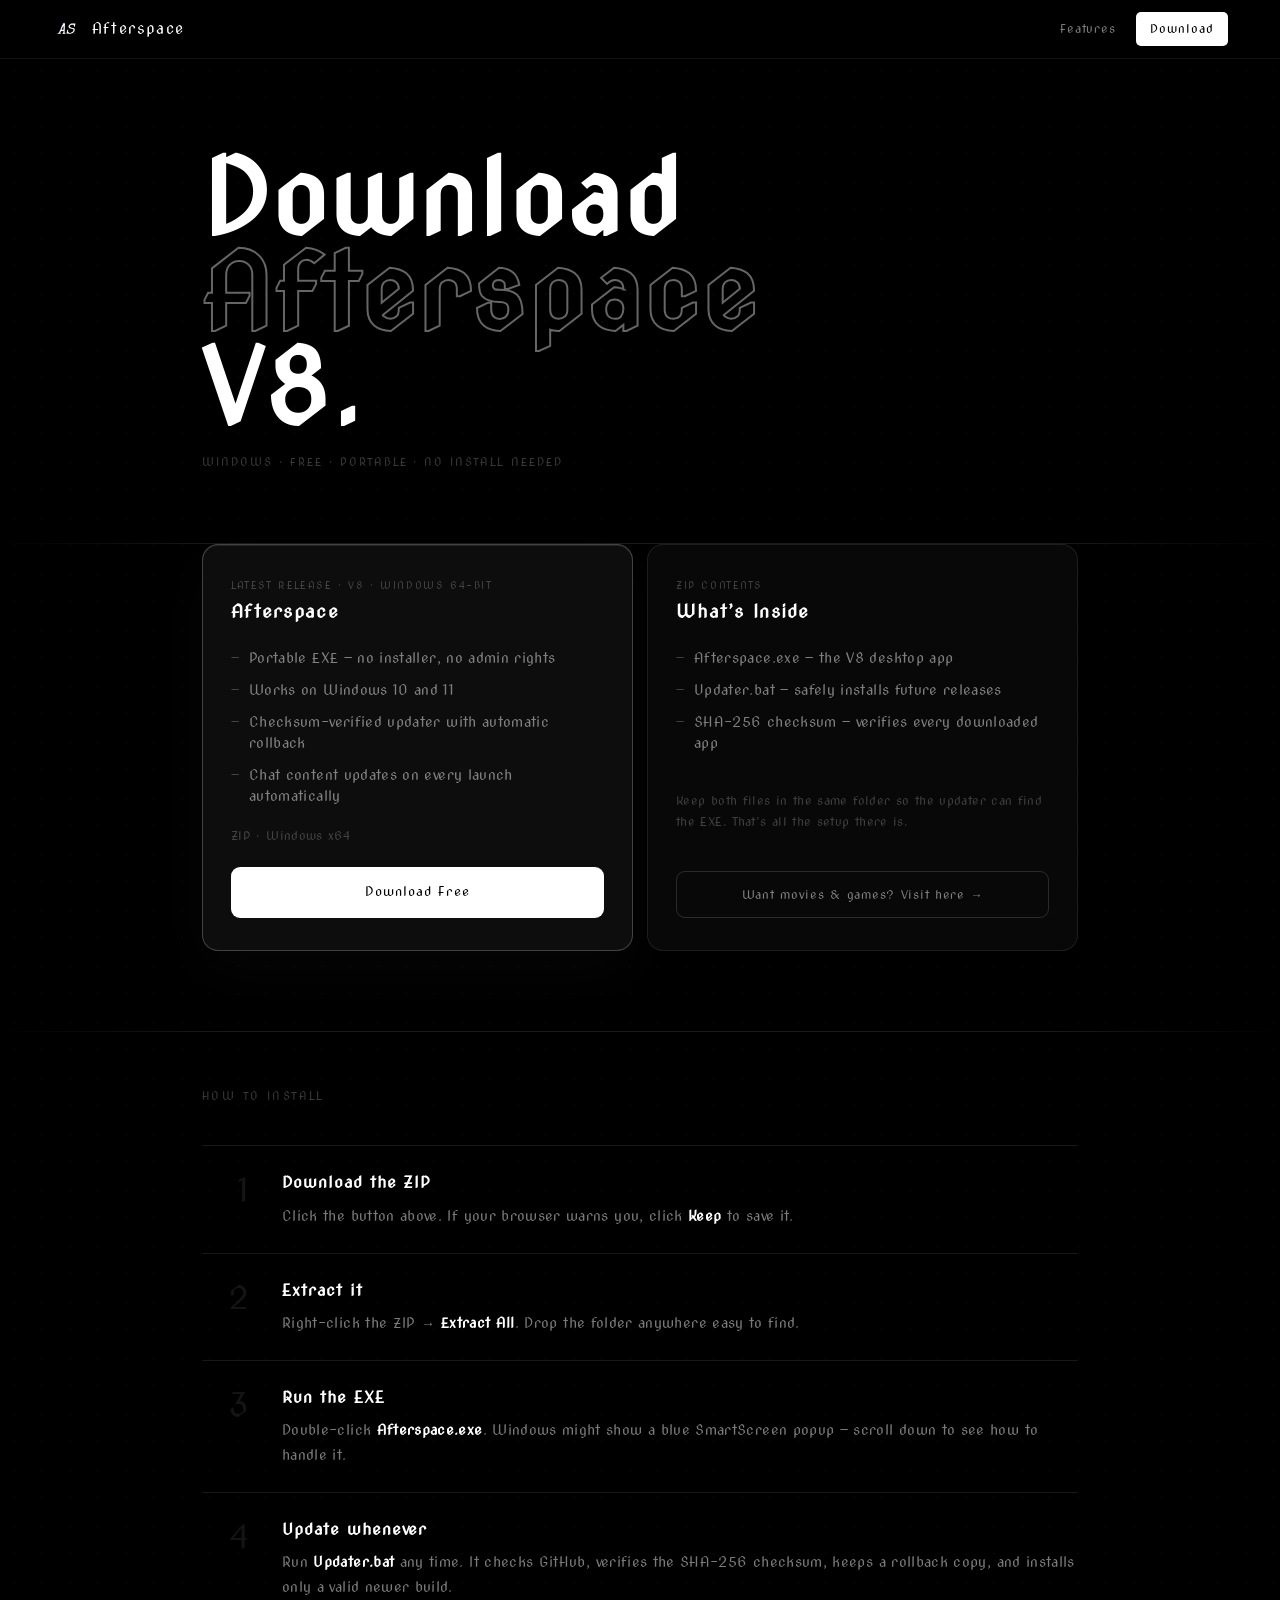
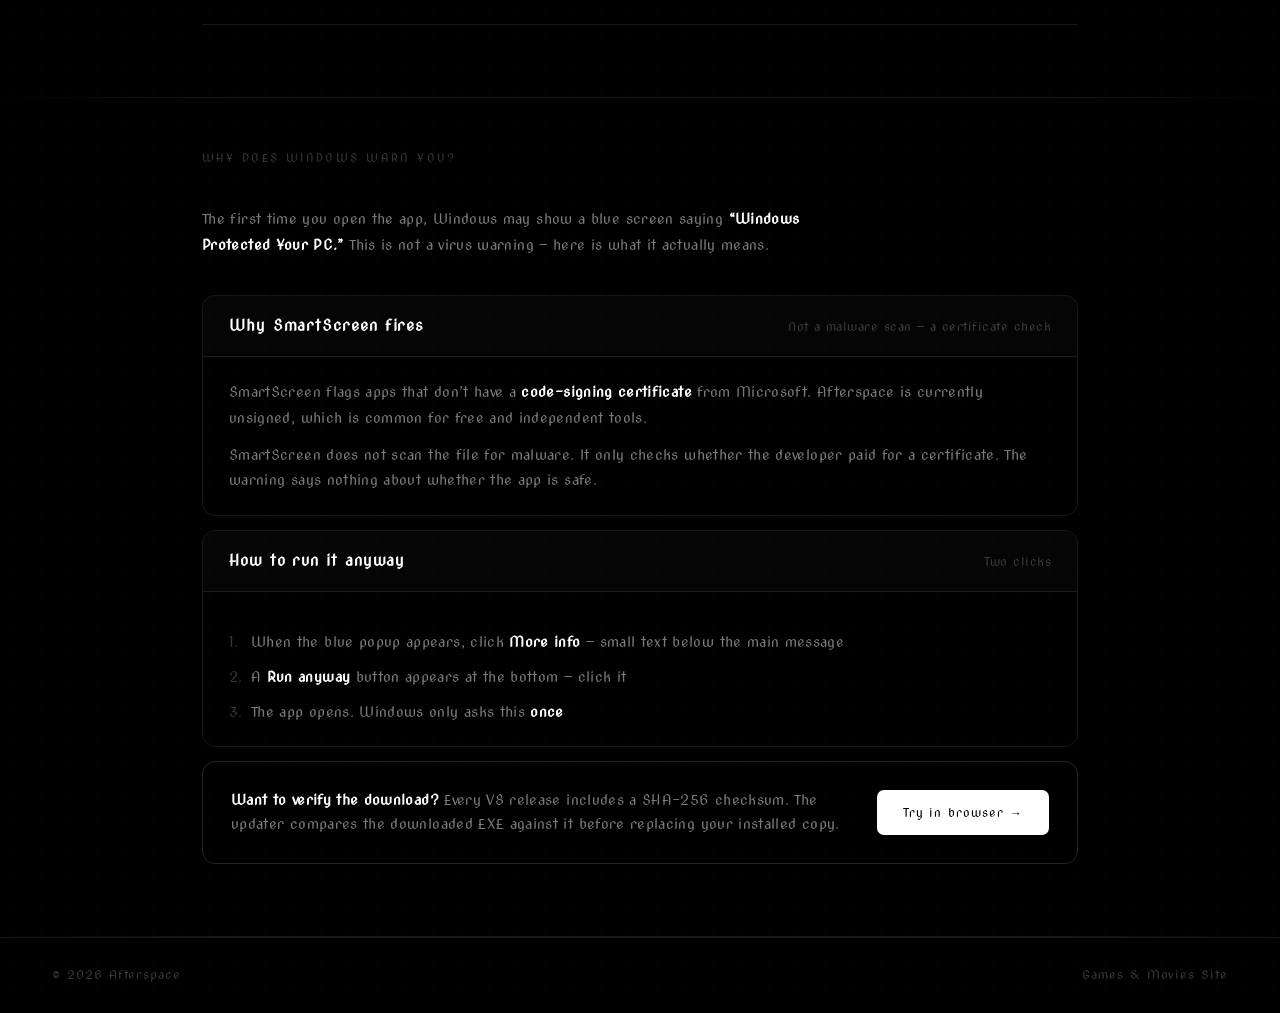
==== commit c1b82989: "Rebrand website and release as Afterspace V8" ====
--- a/download.html
+++ b/download.html
@@ -3,17 +3,19 @@
 <head>
   <meta charset="UTF-8">
   <meta name="viewport" content="width=device-width, initial-scale=1.0">
-  <title>Download &ndash; Network Unity Chat</title>
-  <meta name="description" content="Download Network Unity Chat for Windows. Free, portable, no install required.">
-  <link rel="icon" type="image/jpeg" href="assets/logo.jpg">
+  <title>Download Afterspace V8</title>
+  <meta name="description" content="Download Afterspace V8 for Windows. Free, portable, and no installation required.">
+  <meta property="og:title" content="Download Afterspace V8">
+  <meta property="og:image" content="assets/afterspace-logo.png">
+  <link rel="icon" type="image/png" href="assets/afterspace-logo.png">
   <link rel="stylesheet" href="assets/style.css">
 </head>
 <body>
 
 <nav>
   <a class="nav-logo" href="index.html">
-    <img src="assets/logo.jpg" alt="NU">
-    Network Unity
+    <img src="assets/afterspace-logo.png" alt="Afterspace logo">
+    Afterspace
   </a>
   <div class="nav-right">
     <a href="index.html#features">Features</a>
@@ -24,8 +26,8 @@
 <div class="dl-hero">
   <h1>
     Download
-    <span class="hollow">Network Unity</span>
-    Chat.
+    <span class="hollow">Afterspace</span>
+    V8.
   </h1>
   <p class="dl-hero-sub">Windows &middot; Free &middot; Portable &middot; No install needed</p>
 </div>
@@ -36,18 +38,18 @@
 
   <div class="dl-card primary">
     <div>
-      <p class="dl-card-label">Latest Release &middot; Windows 64-bit</p>
-      <h3>Network Unity Chat</h3>
+      <p class="dl-card-label">Latest Release &middot; V8 &middot; Windows 64-bit</p>
+      <h3>Afterspace</h3>
     </div>
     <ul class="dl-list">
       <li>Portable EXE &mdash; no installer, no admin rights</li>
       <li>Works on Windows 10 and 11</li>
-      <li>Updater.bat included for one-click updates</li>
+      <li>Checksum-verified updater with automatic rollback</li>
       <li>Chat content updates on every launch automatically</li>
     </ul>
     <p class="dl-card-note">ZIP &middot; Windows x64</p>
     <a
-      href="https://github.com/V3RT1G06/Network-Unity-Website/releases/latest/download/Network.Unity.Chat.zip"
+      href="https://github.com/V3RT1G06/Network-Unity-Website/releases/latest/download/Afterspace.zip"
       class="btn-dl"
       download
     >
@@ -61,8 +63,9 @@
       <h3>What&rsquo;s Inside</h3>
     </div>
     <ul class="dl-list">
-      <li>Network Unity Chat.exe &mdash; the app</li>
-      <li>Updater.bat &mdash; run to pull the latest version</li>
+      <li>Afterspace.exe &mdash; the V8 desktop app</li>
+      <li>Updater.bat &mdash; safely installs future releases</li>
+      <li>SHA-256 checksum &mdash; verifies every downloaded app</li>
     </ul>
     <p class="dl-card-note">
       Keep both files in the same folder so the updater can find the EXE.
@@ -102,14 +105,14 @@
       <span class="step-n">3</span>
       <div class="step-body">
         <h4>Run the EXE</h4>
-        <p>Double-click <b>Network Unity Chat.exe</b>. Windows might show a blue SmartScreen popup &mdash; scroll down to see how to handle it.</p>
+        <p>Double-click <b>Afterspace.exe</b>. Windows might show a blue SmartScreen popup &mdash; scroll down to see how to handle it.</p>
       </div>
     </div>
     <div class="step">
       <span class="step-n">4</span>
       <div class="step-body">
         <h4>Update whenever</h4>
-        <p>Run <b>Updater.bat</b> any time to grab the latest version. It swaps the EXE out automatically.</p>
+        <p>Run <b>Updater.bat</b> any time. It checks GitHub, verifies the SHA-256 checksum, keeps a rollback copy, and installs only a valid newer build.</p>
       </div>
     </div>
   </div>
@@ -131,7 +134,7 @@
       <span>Not a malware scan &mdash; a certificate check</span>
     </div>
     <div class="ss-box-body">
-      <p>SmartScreen flags apps that don&rsquo;t have a <b>code-signing certificate</b> from Microsoft. Those certificates cost hundreds of dollars a year. Network Unity Chat is free, so it&rsquo;s unsigned &mdash; which is standard for free and indie tools.</p>
+      <p>SmartScreen flags apps that don&rsquo;t have a <b>code-signing certificate</b> from Microsoft. Afterspace is currently unsigned, which is common for free and independent tools.</p>
       <p>SmartScreen does not scan the file for malware. It only checks whether the developer paid for a certificate. The warning says nothing about whether the app is safe.</p>
     </div>
   </div>
@@ -151,7 +154,7 @@
   </div>
 
   <div class="verify-strip">
-    <p><b>Not sure yet?</b> You can use the chat in your browser right now without downloading anything. Visit the full Network Unity site and you&rsquo;ll see it running there &mdash; same app, no install needed.</p>
+    <p><b>Want to verify the download?</b> Every V8 release includes a SHA-256 checksum. The updater compares the downloaded EXE against it before replacing your installed copy.</p>
     <a
       href="https://sites.google.com/view/novasremade/home"
       target="_blank" rel="noopener"
@@ -166,7 +169,7 @@
 <hr>
 
 <footer>
-  <span>&copy; 2026 Network Unity</span>
+  <span>&copy; 2026 Afterspace</span>
   <a href="https://sites.google.com/view/novasremade/home" target="_blank" rel="noopener">Games &amp; Movies Site</a>
 </footer>
 
--- a/assets/style.css
+++ b/assets/style.css
@@ -16,6 +16,8 @@
 
 body {
   background: var(--bg);
+  background-image: radial-gradient(rgba(255,255,255,.028) 1px, transparent 1px);
+  background-size: 28px 28px;
   color: var(--white);
   font-size: 16px;
   line-height: 1.6;
@@ -30,14 +32,16 @@
   height: 58px;
   display: flex; align-items: center;
   padding: 0 52px;
-  background: rgba(0,0,0,.96);
-  border-bottom: 1px solid var(--line);
+  background: rgba(0,0,0,.82);
+  backdrop-filter: blur(18px);
+  -webkit-backdrop-filter: blur(18px);
+  box-shadow: 0 1px 0 rgba(255,255,255,.07), 0 8px 28px rgba(0,0,0,.55);
 }
 .nav-logo {
   display: flex; align-items: center; gap: 10px;
   font-size: 15px; letter-spacing: .08em; color: var(--white);
 }
-.nav-logo img { width: 30px; height: 30px; border-radius: 50%; object-fit: cover; }
+.nav-logo img { width: 30px; height: 30px; border-radius: 7px; object-fit: cover; }
 .nav-right { margin-left: auto; display: flex; align-items: center; gap: 6px; }
 .nav-right a {
   font-size: 12px; letter-spacing: .08em; color: var(--dim);
@@ -66,7 +70,11 @@
 }
 .btn-outline:hover { border-color: rgba(255,255,255,.55); }
 
-hr { border: none; border-top: 1px solid var(--line); }
+hr {
+  border: none;
+  height: 1px;
+  background: linear-gradient(90deg, transparent 0%, rgba(255,255,255,.1) 18%, rgba(255,255,255,.1) 82%, transparent 100%);
+}
 
 /* ── Hero ────────────────────────────────────────── */
 .hero {
@@ -82,7 +90,13 @@
 
 .hero-kicker {
   font-size: 11px; letter-spacing: .22em; text-transform: uppercase;
-  color: var(--dim2); margin-bottom: 28px; display: block;
+  color: var(--dim2); margin-bottom: 28px;
+  display: flex; align-items: center; gap: 12px;
+}
+.hero-kicker::before {
+  content: '';
+  display: block; width: 26px; height: 1px;
+  background: rgba(255,255,255,.28); flex-shrink: 0;
 }
 
 .hero-left h1 {
@@ -107,6 +121,7 @@
   flex-shrink: 0;
   display: flex; align-items: center; justify-content: center;
 }
+.hero-brand { display:flex; flex-direction:column; align-items:center; gap:20px; }
 .hero-logo {
   width: clamp(180px, 22vw, 280px);
   height: clamp(180px, 22vw, 280px);
@@ -116,7 +131,33 @@
     0 0 0 12px rgba(255,255,255,.03),
     0 0 60px rgba(255,255,255,.06),
     0 32px 80px rgba(0,0,0,.9);
-}
+  animation: logoGlow 5s ease-in-out infinite;
+}
+.version-chip {
+  border: 1px solid rgba(255,255,255,.15);
+  border-radius: 999px;
+  padding: 7px 13px;
+  color: var(--dim);
+  font-size: 10px;
+  letter-spacing: .14em;
+  text-transform: uppercase;
+  background: rgba(255,255,255,.025);
+}
+@keyframes logoGlow {
+  0%, 100% {
+    box-shadow:
+      0 0 0 12px rgba(255,255,255,.03),
+      0 0 60px rgba(255,255,255,.06),
+      0 32px 80px rgba(0,0,0,.9);
+  }
+  50% {
+    box-shadow:
+      0 0 0 22px rgba(255,255,255,.055),
+      0 0 100px rgba(255,255,255,.12),
+      0 32px 80px rgba(0,0,0,.9);
+  }
+}
+@media (prefers-reduced-motion: reduce) { .hero-logo { animation: none; } }
 
 @media (max-width: 820px) {
   .hero { flex-direction: column-reverse; align-items: flex-start; padding-top: 100px; gap: 32px; }
@@ -153,25 +194,42 @@
   display: flex; align-items: center;
   gap: 28px; padding: 20px 0;
   border-bottom: 1px solid var(--line);
-  transition: padding-left .18s ease;
+  transition: padding-left .18s ease, background .18s;
   cursor: default;
+  position: relative; overflow: hidden;
 }
 .feat-item:first-of-type { border-top: 1px solid var(--line); }
-.feat-item:hover { padding-left: 10px; }
+.feat-item:hover { padding-left: 10px; background: rgba(255,255,255,.018); }
+
+/* Ghost number watermark — large, pulled right, dims in on hover */
+.feat-item::after {
+  content: attr(data-n);
+  position: absolute; right: 4px; top: 50%;
+  transform: translateY(-50%);
+  font-size: 4.8rem; line-height: 1;
+  color: rgba(255,255,255,.028);
+  pointer-events: none; user-select: none;
+  transition: color .2s, right .2s;
+  z-index: 0;
+}
+.feat-item:hover::after { color: rgba(255,255,255,.07); right: 8px; }
 
 .feat-n {
   font-size: 11px; letter-spacing: .08em; color: var(--dim2);
   flex-shrink: 0; width: 24px;
+  position: relative; z-index: 1;
 }
 .feat-name {
   font-size: clamp(1.05rem, 2vw, 1.45rem);
   letter-spacing: .05em; color: var(--white);
   flex: 1;
+  position: relative; z-index: 1;
 }
 .feat-tag {
   font-size: .72rem; letter-spacing: .1em; text-transform: uppercase;
   color: var(--dim2); flex-shrink: 0;
   display: none;
+  position: relative; z-index: 1;
 }
 .feat-item:hover .feat-tag { display: block; }
 
@@ -184,6 +242,13 @@
 /* ── Elsewhere ───────────────────────────────────── */
 .elsewhere {
   background: var(--s1);
+  background-image: repeating-linear-gradient(
+    -55deg,
+    transparent,
+    transparent 18px,
+    rgba(255,255,255,.013) 18px,
+    rgba(255,255,255,.013) 19px
+  );
   border-top: 1px solid var(--line);
   border-bottom: 1px solid var(--line);
 }
@@ -217,6 +282,14 @@
   position: absolute; top: 0; left: 50%; transform: translateX(-50%);
   width: 480px; height: 1px;
   background: linear-gradient(90deg, transparent, rgba(255,255,255,.28), transparent);
+}
+.cta::after {
+  content: '';
+  position: absolute; bottom: 0; left: 50%;
+  transform: translateX(-50%);
+  width: 100%; height: 70%;
+  background: radial-gradient(ellipse 55% 100% at 50% 100%, rgba(255,255,255,.055) 0%, transparent 65%);
+  pointer-events: none;
 }
 .cta h2 {
   font-size: clamp(3rem, 7.5vw, 6.5rem);
@@ -288,6 +361,9 @@
 .dl-card.primary {
   border-color: rgba(255,255,255,.22);
   background: #0d0d0d;
+  box-shadow:
+    0 20px 60px rgba(255,255,255,.025),
+    inset 0 1px 0 rgba(255,255,255,.09);
 }
 
 .dl-card-label {
@@ -351,7 +427,13 @@
 }
 .step:first-child { border-top: 1px solid var(--line); }
 .step:hover { padding-left: 6px; }
-.step-n { font-size: 11px; letter-spacing: .06em; color: var(--dim2); flex-shrink: 0; padding-top: 3px; width: 20px; }
+.step-n {
+  font-size: 2rem; line-height: 1; letter-spacing: .04em;
+  color: rgba(255,255,255,.08);
+  flex-shrink: 0; padding-top: 4px; width: 48px; text-align: right;
+  transition: color .15s;
+}
+.step:hover .step-n { color: rgba(255,255,255,.22); }
 .step-body h4 { font-size: 1rem; letter-spacing: .06em; margin-bottom: 8px; }
 .step-body p  { font-size: .88rem; color: var(--dim); letter-spacing: .025em; line-height: 1.75; }
 .step-body p b { color: var(--white); }
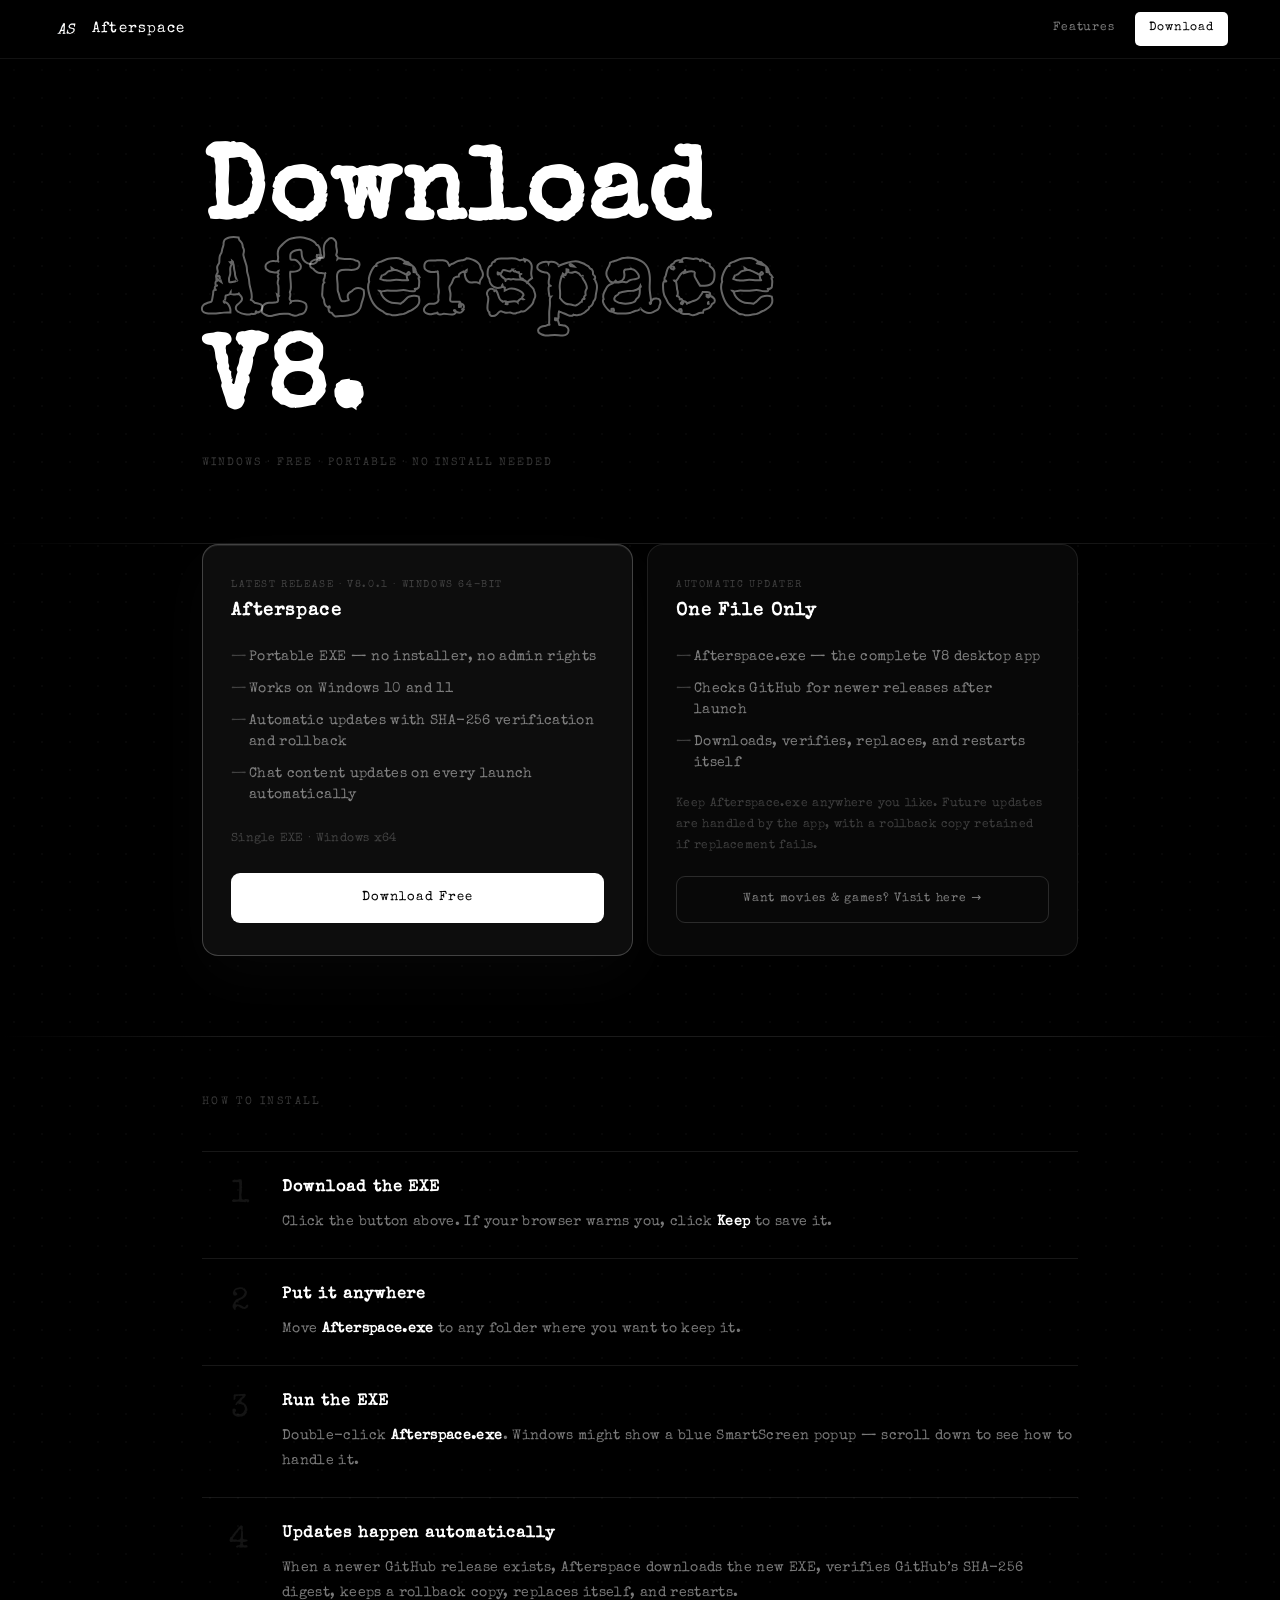
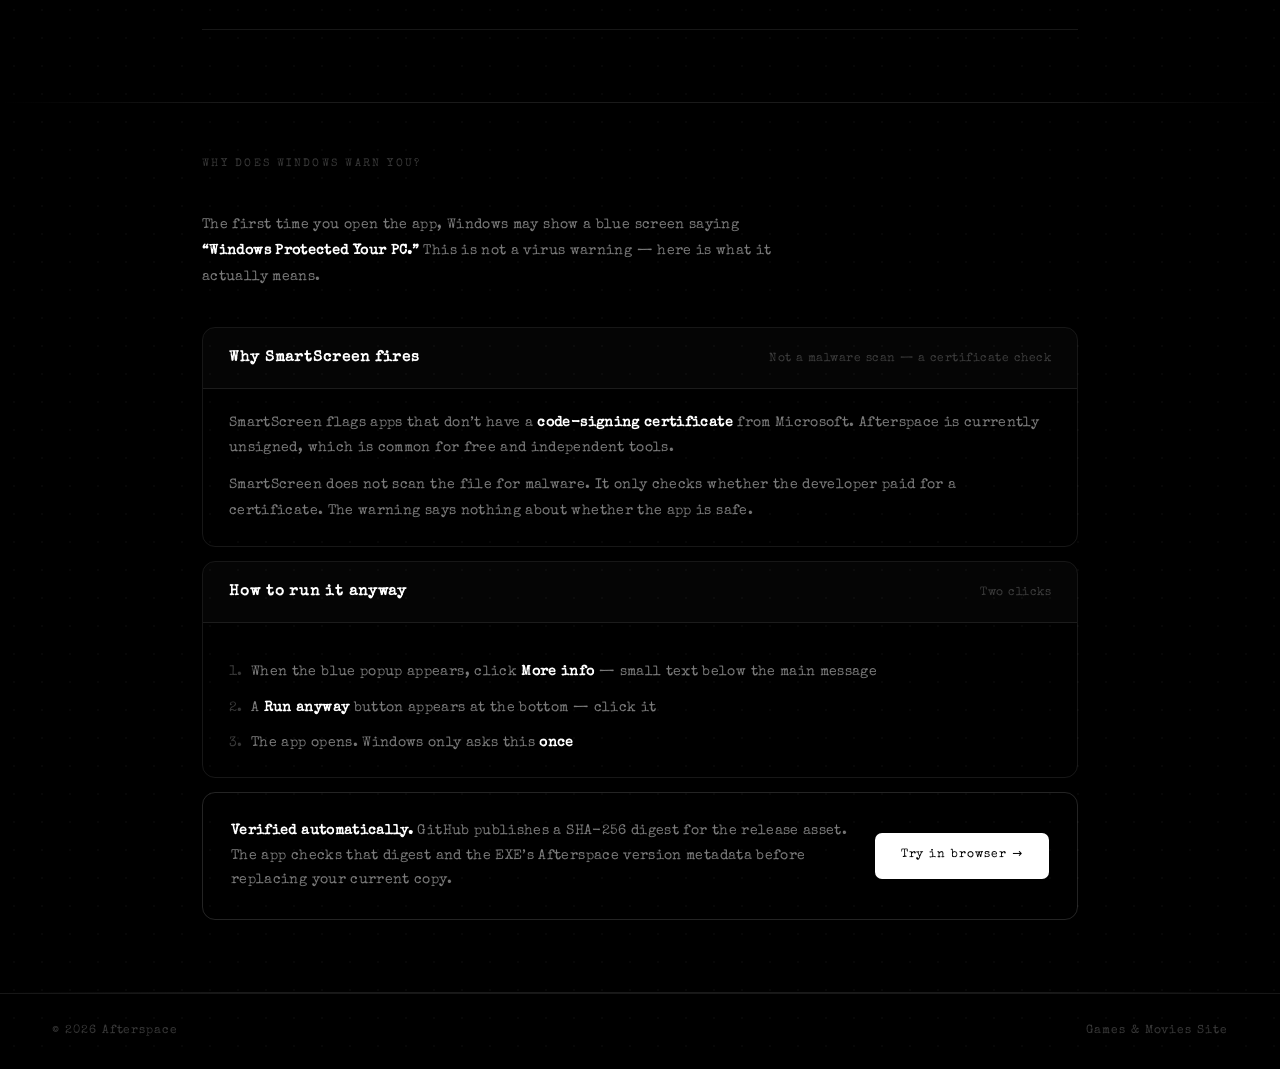
==== commit fdddd495: "Add Special Elite and single-EXE downloads" ====
--- a/download.html
+++ b/download.html
@@ -3,9 +3,9 @@
 <head>
   <meta charset="UTF-8">
   <meta name="viewport" content="width=device-width, initial-scale=1.0">
-  <title>Download Afterspace V8</title>
+  <title>Download Afterspace V8.0.1</title>
   <meta name="description" content="Download Afterspace V8 for Windows. Free, portable, and no installation required.">
-  <meta property="og:title" content="Download Afterspace V8">
+  <meta property="og:title" content="Download Afterspace V8.0.1">
   <meta property="og:image" content="assets/afterspace-logo.png">
   <link rel="icon" type="image/png" href="assets/afterspace-logo.png">
   <link rel="stylesheet" href="assets/style.css">
@@ -38,18 +38,18 @@
 
   <div class="dl-card primary">
     <div>
-      <p class="dl-card-label">Latest Release &middot; V8 &middot; Windows 64-bit</p>
+      <p class="dl-card-label">Latest Release &middot; V8.0.1 &middot; Windows 64-bit</p>
       <h3>Afterspace</h3>
     </div>
     <ul class="dl-list">
       <li>Portable EXE &mdash; no installer, no admin rights</li>
       <li>Works on Windows 10 and 11</li>
-      <li>Checksum-verified updater with automatic rollback</li>
+      <li>Automatic updates with SHA-256 verification and rollback</li>
       <li>Chat content updates on every launch automatically</li>
     </ul>
-    <p class="dl-card-note">ZIP &middot; Windows x64</p>
+    <p class="dl-card-note">Single EXE &middot; Windows x64</p>
     <a
-      href="https://github.com/V3RT1G06/Network-Unity-Website/releases/latest/download/Afterspace.zip"
+      href="https://github.com/V3RT1G06/Afterspace-Publisher/releases/latest/download/Afterspace.exe"
       class="btn-dl"
       download
     >
@@ -59,20 +59,20 @@
 
   <div class="dl-card">
     <div>
-      <p class="dl-card-label">ZIP Contents</p>
-      <h3>What&rsquo;s Inside</h3>
+      <p class="dl-card-label">Automatic Updater</p>
+      <h3>One File Only</h3>
     </div>
     <ul class="dl-list">
-      <li>Afterspace.exe &mdash; the V8 desktop app</li>
-      <li>Updater.bat &mdash; safely installs future releases</li>
-      <li>SHA-256 checksum &mdash; verifies every downloaded app</li>
+      <li>Afterspace.exe &mdash; the complete V8 desktop app</li>
+      <li>Checks GitHub for newer releases after launch</li>
+      <li>Downloads, verifies, replaces, and restarts itself</li>
     </ul>
     <p class="dl-card-note">
-      Keep both files in the same folder so the updater can find the EXE.
-      That&rsquo;s all the setup there is.
+      Keep Afterspace.exe anywhere you like. Future updates are handled by the app,
+      with a rollback copy retained if replacement fails.
     </p>
     <a
-      href="https://sites.google.com/view/novasremade/home"
+      href="https://sites.google.com/view/afterspaced/home?authuser=0"
       target="_blank" rel="noopener"
       class="btn-alt"
     >
@@ -90,15 +90,15 @@
     <div class="step">
       <span class="step-n">1</span>
       <div class="step-body">
-        <h4>Download the ZIP</h4>
+        <h4>Download the EXE</h4>
         <p>Click the button above. If your browser warns you, click <b>Keep</b> to save it.</p>
       </div>
     </div>
     <div class="step">
       <span class="step-n">2</span>
       <div class="step-body">
-        <h4>Extract it</h4>
-        <p>Right-click the ZIP &rarr; <b>Extract All</b>. Drop the folder anywhere easy to find.</p>
+        <h4>Put it anywhere</h4>
+        <p>Move <b>Afterspace.exe</b> to any folder where you want to keep it.</p>
       </div>
     </div>
     <div class="step">
@@ -111,8 +111,8 @@
     <div class="step">
       <span class="step-n">4</span>
       <div class="step-body">
-        <h4>Update whenever</h4>
-        <p>Run <b>Updater.bat</b> any time. It checks GitHub, verifies the SHA-256 checksum, keeps a rollback copy, and installs only a valid newer build.</p>
+        <h4>Updates happen automatically</h4>
+        <p>When a newer GitHub release exists, Afterspace downloads the new EXE, verifies GitHub&rsquo;s SHA-256 digest, keeps a rollback copy, replaces itself, and restarts.</p>
       </div>
     </div>
   </div>
@@ -154,9 +154,9 @@
   </div>
 
   <div class="verify-strip">
-    <p><b>Want to verify the download?</b> Every V8 release includes a SHA-256 checksum. The updater compares the downloaded EXE against it before replacing your installed copy.</p>
+    <p><b>Verified automatically.</b> GitHub publishes a SHA-256 digest for the release asset. The app checks that digest and the EXE&rsquo;s Afterspace version metadata before replacing your current copy.</p>
     <a
-      href="https://sites.google.com/view/novasremade/home"
+      href="https://sites.google.com/view/afterspaced/home?authuser=0"
       target="_blank" rel="noopener"
       class="btn btn-white"
       style="flex-shrink:0;white-space:nowrap;padding:13px 26px;font-size:12px;letter-spacing:.08em;"
@@ -170,7 +170,7 @@
 
 <footer>
   <span>&copy; 2026 Afterspace</span>
-  <a href="https://sites.google.com/view/novasremade/home" target="_blank" rel="noopener">Games &amp; Movies Site</a>
+  <a href="https://sites.google.com/view/afterspaced/home?authuser=0" target="_blank" rel="noopener">Games &amp; Movies Site</a>
 </footer>
 
 </body>
--- a/assets/style.css
+++ b/assets/style.css
@@ -1,4 +1,4 @@
-@import url('https://fonts.googleapis.com/css2?family=Nova+Cut&display=swap');
+@import url('https://fonts.googleapis.com/css2?family=Special+Elite&display=swap');
 
 *, *::before, *::after { box-sizing: border-box; margin: 0; padding: 0; }
 
@@ -12,7 +12,7 @@
 }
 
 html { scroll-behavior: smooth; }
-*, input, button, textarea, select { font-family: 'Nova Cut', cursive; }
+*, input, button, textarea, select { font-family: 'Special Elite', system-ui, sans-serif; }
 
 body {
   background: var(--bg);
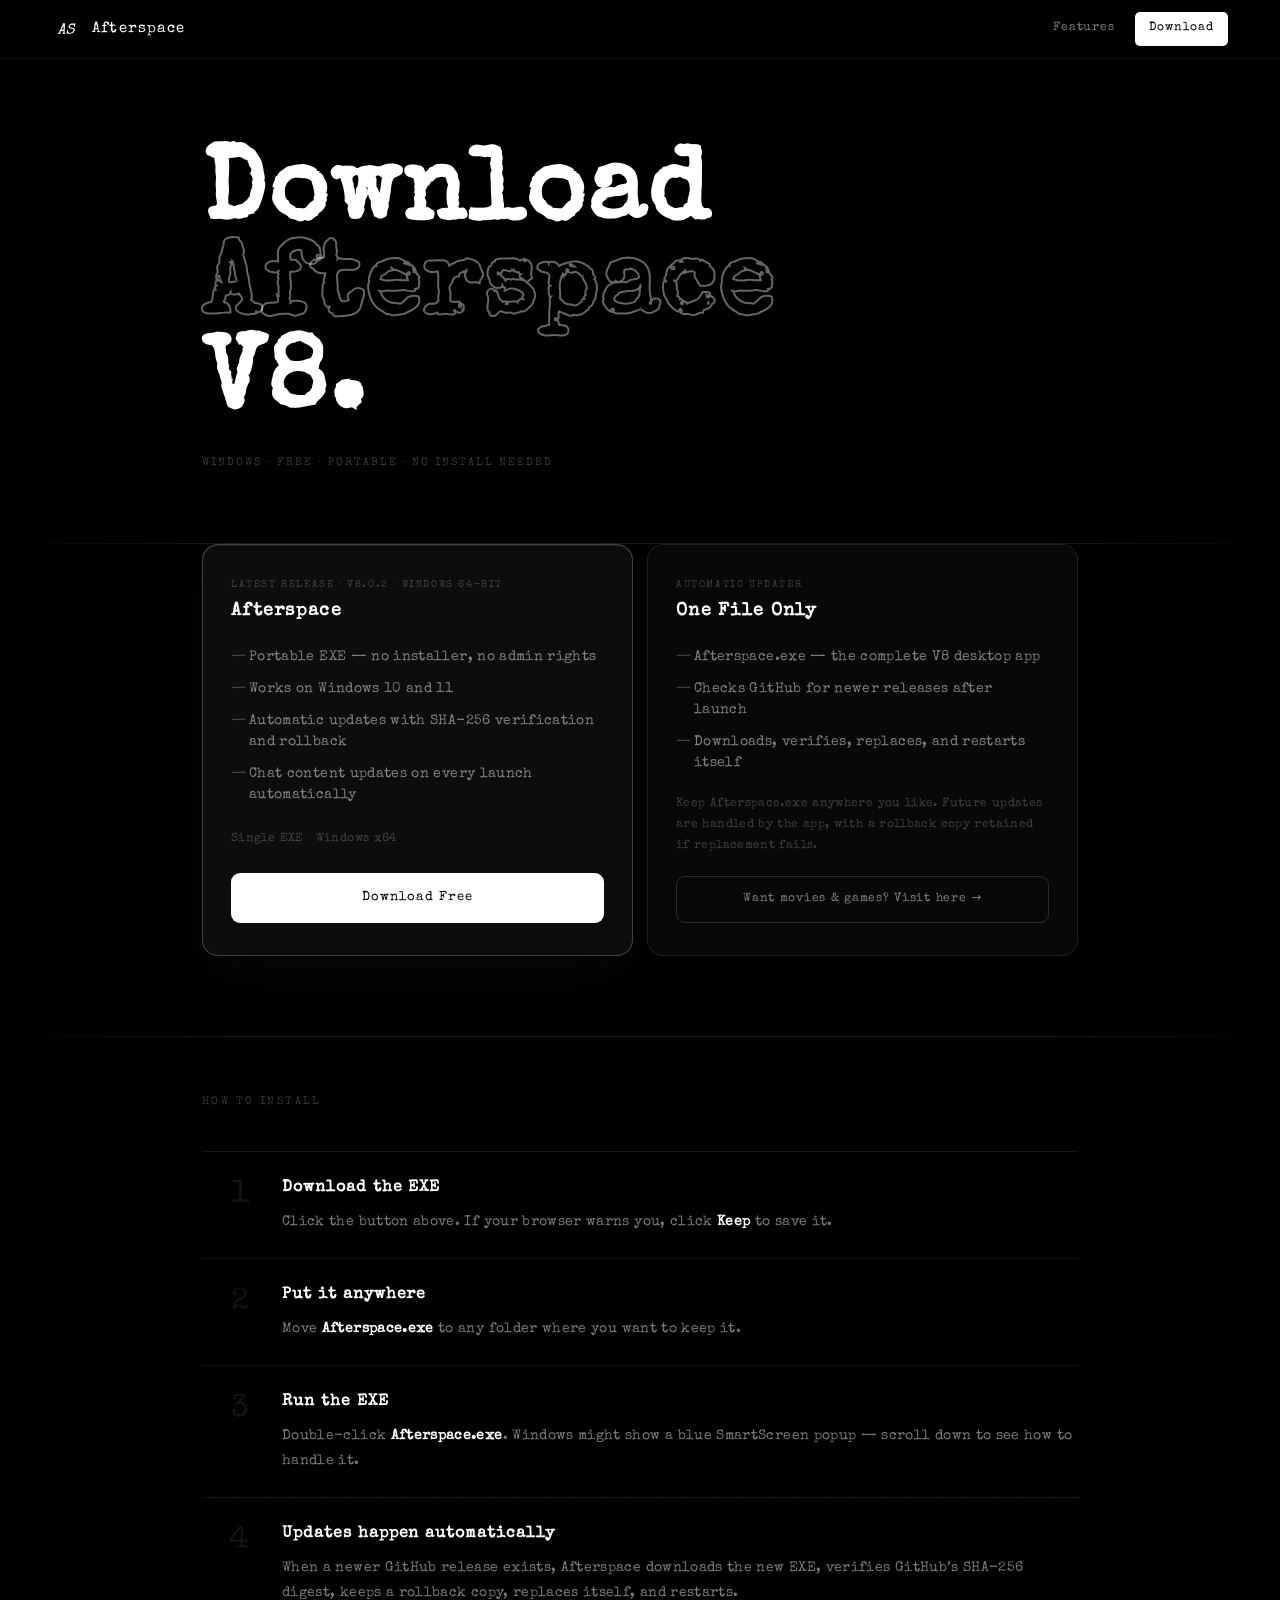
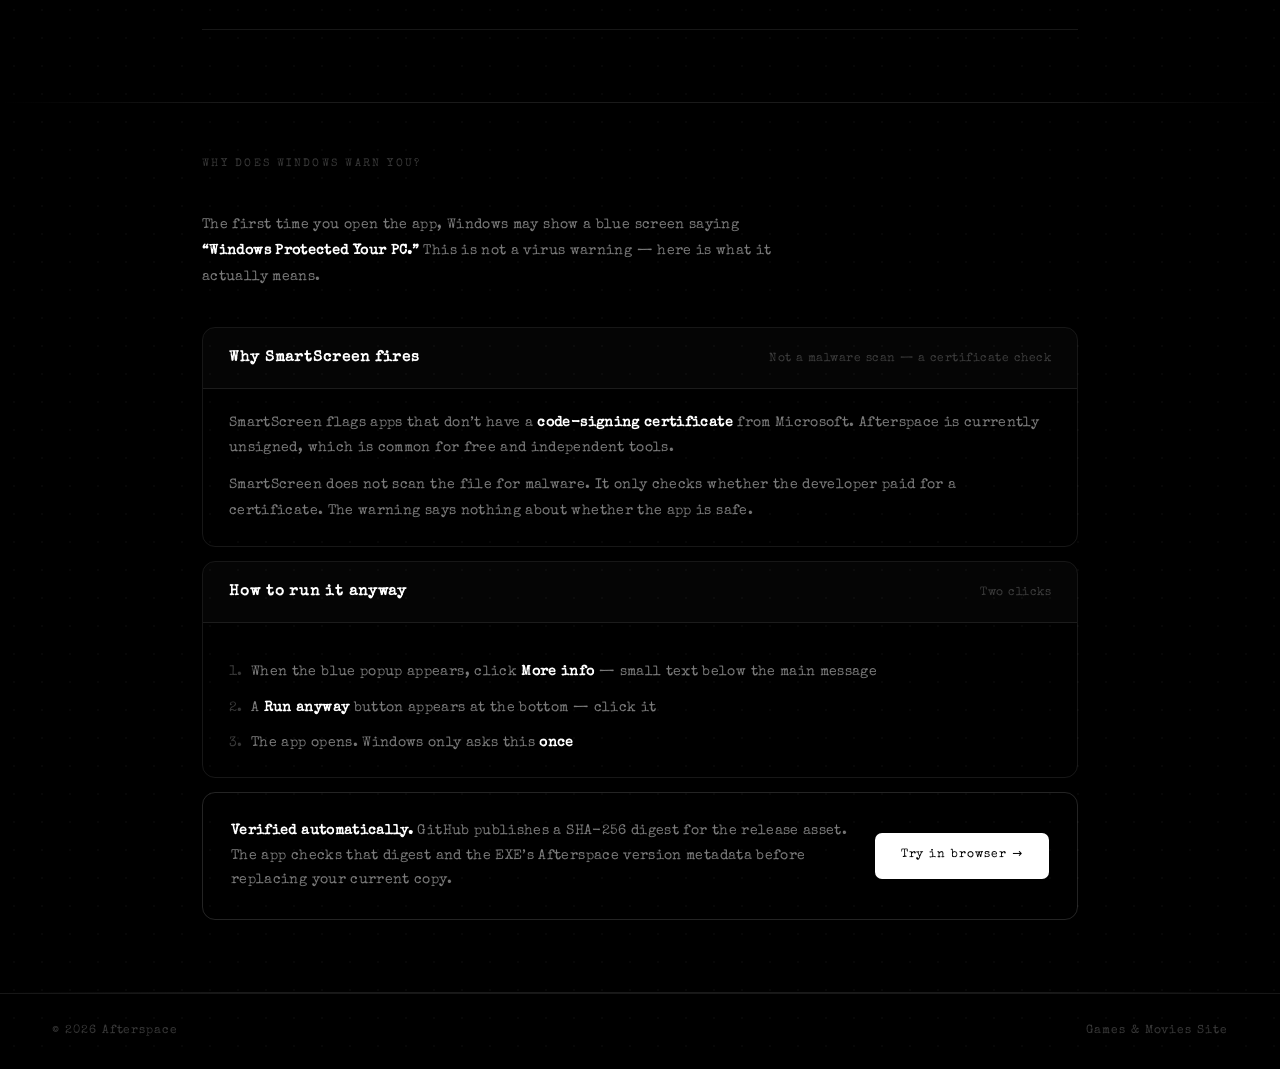
==== commit 0584a536: "Update download page to Afterspace 8.0.2" ====
--- a/download.html
+++ b/download.html
@@ -3,9 +3,9 @@
 <head>
   <meta charset="UTF-8">
   <meta name="viewport" content="width=device-width, initial-scale=1.0">
-  <title>Download Afterspace V8.0.1</title>
+  <title>Download Afterspace V8.0.2</title>
   <meta name="description" content="Download Afterspace V8 for Windows. Free, portable, and no installation required.">
-  <meta property="og:title" content="Download Afterspace V8.0.1">
+  <meta property="og:title" content="Download Afterspace V8.0.2">
   <meta property="og:image" content="assets/afterspace-logo.png">
   <link rel="icon" type="image/png" href="assets/afterspace-logo.png">
   <link rel="stylesheet" href="assets/style.css">
@@ -38,7 +38,7 @@
 
   <div class="dl-card primary">
     <div>
-      <p class="dl-card-label">Latest Release &middot; V8.0.1 &middot; Windows 64-bit</p>
+      <p class="dl-card-label">Latest Release &middot; V8.0.2 &middot; Windows 64-bit</p>
       <h3>Afterspace</h3>
     </div>
     <ul class="dl-list">
